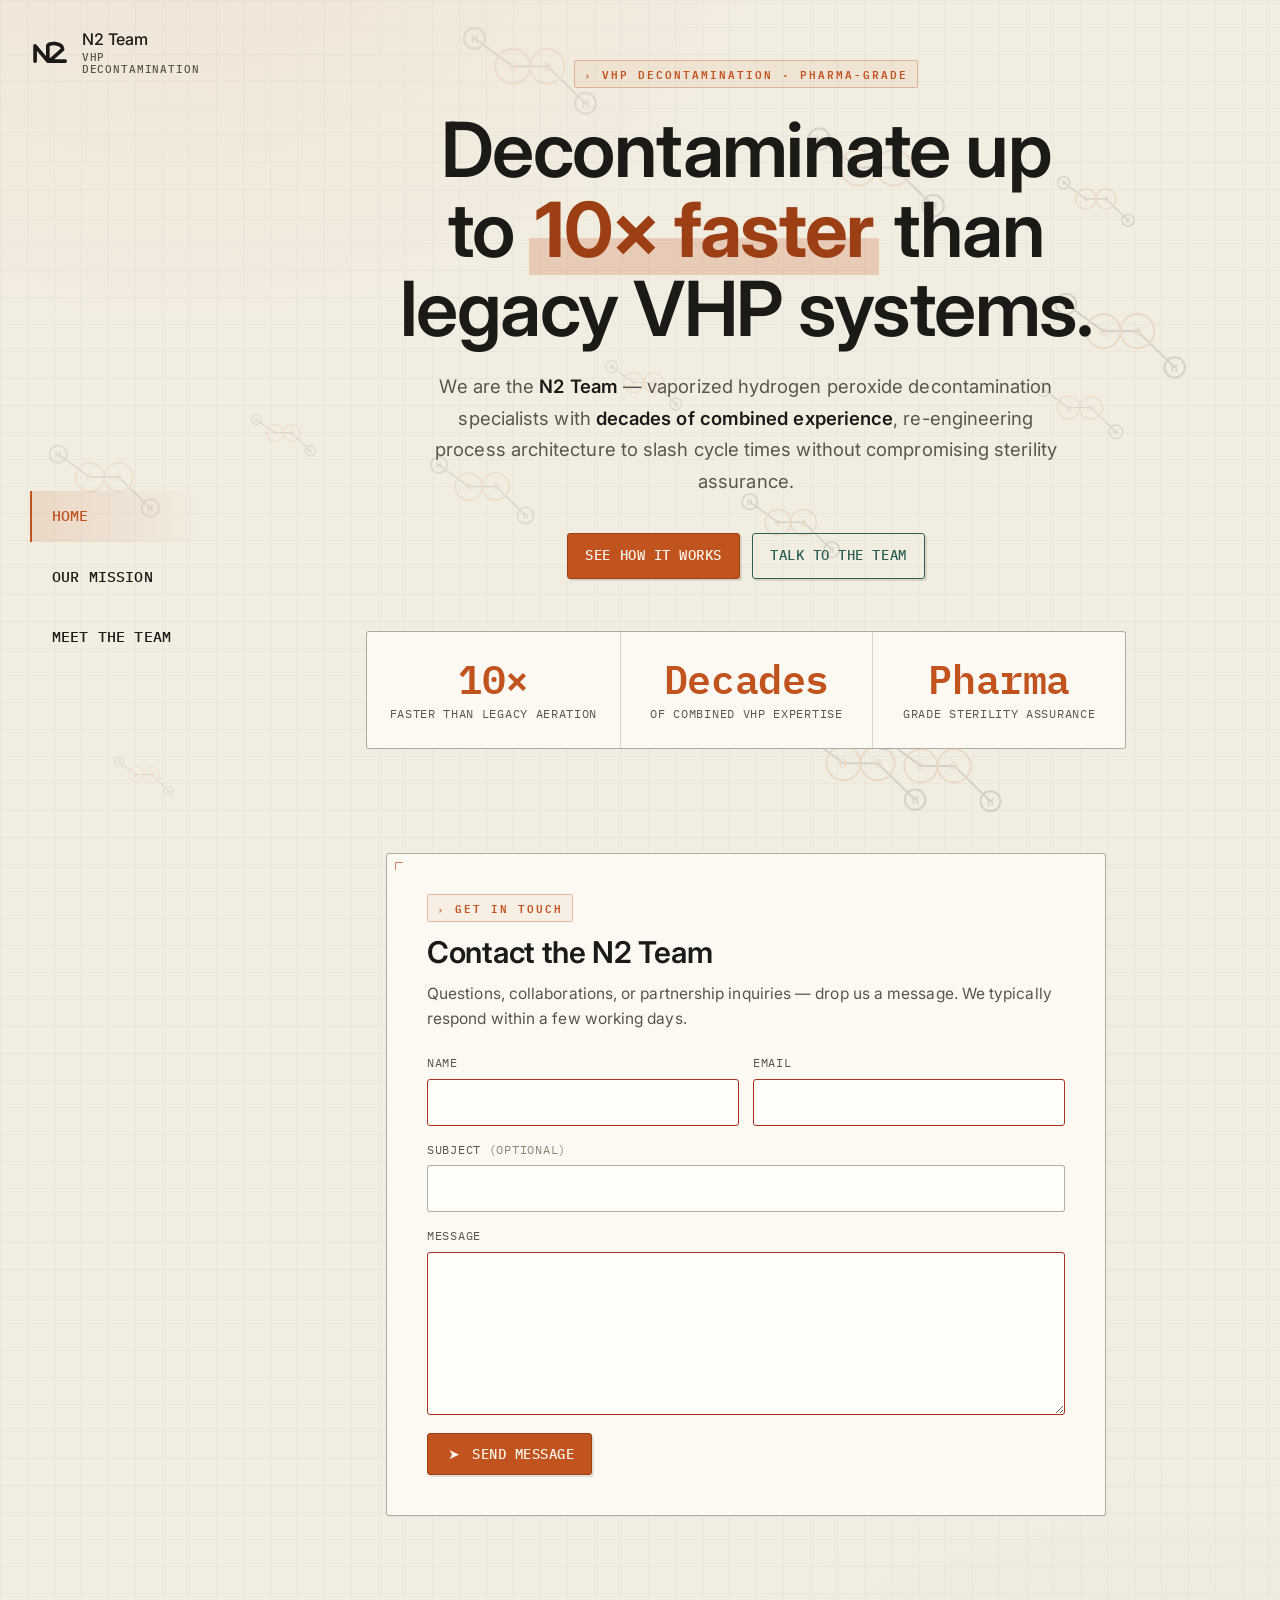
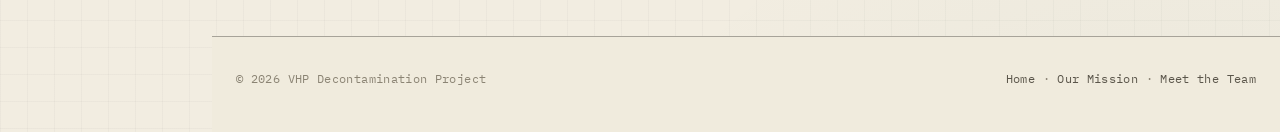
==== index.html @ e0424be2 "Re-theme shared site to flat "Lab Datasheet" look Replace the dark navy + blue/teal gradient/glass t" ====
<!DOCTYPE html>
<html lang="en">
<head>
  <meta charset="UTF-8">
  <meta name="viewport" content="width=device-width, initial-scale=1.0">
  <title>N2 Team — VHP Decontamination</title>
  <meta name="description" content="N2 Team — VHP decontamination specialists with decades of combined experience. Decontaminate up to 10× faster than legacy systems." />
  <link rel="stylesheet" href="assets/css/styles.css">
</head>
<body>

<a class="skip-link" href="#main">Skip to content</a>

<header class="site-header">
  <div class="container">
    <nav class="nav" aria-label="Main navigation">
      <a class="brand" href="index.html">
        <svg class="nav-logo" viewBox="0 0 400 240" aria-hidden="true">
          <path d="M 50 200 L 50 50 L 175 200 L 175 50 C 175 15 320 15 320 85 L 190 200 L 345 200"
                fill="none" stroke="currentColor" stroke-width="36"
                stroke-linecap="round" stroke-linejoin="round"/>
        </svg>
        <span>
          N2 Team
          <small>VHP decontamination</small>
        </span>
      </a>

      <button class="nav-toggle" data-nav-toggle aria-expanded="false" aria-controls="navLinks">
        Menu
      </button>

      <div class="nav-links" id="navLinks" data-nav-links>
        <a href="index.html">Home</a>
        <a href="mission.html">Our Mission</a>
        <a href="team.html">Meet the Team</a>
      </div>
    </nav>
  </div>
</header>

<main id="main">
  <section class="home-hero">
    <div class="container">
      <div class="home-hero-inner">

        <div class="kicker">VHP decontamination · pharma-grade</div>

        <h1 class="home-title">
          Decontaminate up to
          <span class="hl">10× faster</span>
          than legacy VHP systems.
        </h1>

        <p class="home-tag">
          We are the <strong>N2 Team</strong> — vaporized hydrogen peroxide
          decontamination specialists with <strong>decades of combined
          experience</strong>, re-engineering process architecture to slash
          cycle times without compromising sterility assurance.
        </p>

        <div class="home-cta cta-row">
          <a class="btn primary" href="mission.html">See how it works</a>
          <a class="btn secondary" href="#contact">Talk to the team</a>
        </div>

        <div class="home-stats">
          <div class="home-stat">
            <span class="home-stat-num">10×</span>
            <span class="home-stat-label">faster than legacy aeration</span>
          </div>
          <div class="home-stat">
            <span class="home-stat-num">Decades</span>
            <span class="home-stat-label">of combined VHP expertise</span>
          </div>
          <div class="home-stat">
            <span class="home-stat-num">Pharma</span>
            <span class="home-stat-label">grade sterility assurance</span>
          </div>
        </div>

      </div>
    </div>
  </section>

  <section class="section" id="contact">
    <div class="container">
      <div class="card pad-lg contact-card">
        <div class="kicker">Get in touch</div>
        <h2 class="contact-title">Contact the N2 Team</h2>
        <p class="contact-tag">
          Questions, collaborations, or partnership inquiries — drop us a message.
          We typically respond within a few working days.
        </p>

        <form id="contact-form"
              class="contact-form"
              action="https://formsubmit.co/keil.alex@outlook.com"
              method="POST">
          <!-- FormSubmit configuration -->
          <input type="hidden" name="_subject" value="New contact via N2 website">
          <input type="hidden" name="_template" value="table">
          <input type="hidden" name="_captcha" value="false">
          <!-- Honeypot: bots fill this; real users never see it. -->
          <input type="text" name="_honey" tabindex="-1" autocomplete="off" class="hp" aria-hidden="true">

          <div class="contact-row">
            <div class="contact-field">
              <label for="cf-name">Name</label>
              <input id="cf-name" name="name" type="text" required autocomplete="name">
            </div>
            <div class="contact-field">
              <label for="cf-email">Email</label>
              <input id="cf-email" name="email" type="email" required autocomplete="email">
            </div>
          </div>

          <div class="contact-field">
            <label for="cf-subject">Subject <span class="optional">(optional)</span></label>
            <input id="cf-subject" name="subject" type="text" autocomplete="off">
          </div>

          <div class="contact-field">
            <label for="cf-message">Message</label>
            <textarea id="cf-message" name="message" rows="6" required></textarea>
          </div>

          <div class="contact-actions">
            <button class="btn primary" type="submit" id="cf-submit">
              <span class="icon" aria-hidden="true">➤</span>
              Send message
            </button>
            <p class="contact-status" id="cf-status" role="status" aria-live="polite"></p>
          </div>
        </form>
      </div>
    </div>
  </section>
</main>

<footer>
  <div class="container">
    <div class="tiny">© <span data-year></span> VHP Decontamination Project</div>
    <div class="tiny">
      <a href="index.html">Home</a> ·
      <a href="mission.html">Our Mission</a> ·
      <a href="team.html">Meet the Team</a>
    </div>
  </div>
</footer>

<div id="toast" class="toast" role="status" aria-live="polite">
  <span class="toast-icon" aria-hidden="true">✓</span>
  <span class="toast-msg"></span>
</div>

<style>
  /* page-specific home layout */
  .home-hero{
    min-height: calc(100vh - 76px);
    display: flex;
    align-items: center;
    justify-content: center;
    padding: 60px 0 80px;
    text-align: center;
  }
  .home-hero-inner{
    display:flex; flex-direction: column; align-items: center;
    max-width: 720px; margin: 0 auto;
  }
  .home-hero-inner{
    max-width: 880px;
  }
  .home-title{
    font-size: clamp(38px, 6vw, 76px);
    font-weight: 600;
    letter-spacing: -.02em;
    line-height: 1.05;
    margin: 16px 0 22px;
    color: var(--text);
    text-wrap: balance;
  }
  /* printed highlighter swipe under the key claim */
  .home-title .hl{
    font-weight: 700;
    color: var(--brand-deep);
    background: linear-gradient(180deg, transparent 60%, rgba(193,83,31,.22) 60%);
    padding: 0 .08em;
    white-space: nowrap;
  }
  .home-tag{
    font-size: clamp(15.5px, 1.6vw, 18.5px);
    line-height: 1.7;
    max-width: 640px;
    color: var(--muted);
    margin: 0 0 8px;
  }
  .home-cta{
    justify-content: center;
    margin-top: 28px;
  }
  .home-stats{
    display: grid;
    grid-template-columns: repeat(3, minmax(0, 1fr));
    gap: 0;
    width: 100%;
    max-width: 760px;
    margin-top: 52px;
    border: 1px solid var(--border-strong);
    border-radius: var(--radius);
    background: var(--panel);
    overflow: hidden;
  }
  /* stat cells divided by hairline rules, like a spec table */
  .home-stat{
    display: flex;
    flex-direction: column;
    align-items: center;
    gap: 8px;
    padding: 26px 16px;
    border-left: 1px solid var(--border);
    transition: background var(--t-fast);
  }
  .home-stat:first-child{ border-left: 0; }
  .home-stat:hover{ background: var(--panel-2); }
  .home-stat-num{
    font-family: var(--mono);
    font-size: clamp(28px, 3.6vw, 40px);
    font-weight: 600;
    line-height: 1;
    letter-spacing: -.01em;
    color: var(--brand);
  }
  .home-stat-label{
    font-family: var(--mono);
    font-size: 11.5px;
    text-transform: uppercase;
    color: var(--muted);
    letter-spacing: .06em;
    line-height: 1.45;
  }
  @media (max-width: 640px){
    .home-stats{ grid-template-columns: 1fr; }
    .home-stat{
      flex-direction: row; justify-content: center; gap: 12px;
      border-left: 0;
      border-top: 1px solid var(--border);
    }
    .home-stat:first-child{ border-top: 0; }
  }
  /* ---------- contact form ---------- */
  .contact-card{
    max-width: 720px;
    margin: 0 auto;
  }
  .contact-title{
    margin: 6px 0 10px;
  }
  .contact-tag{
    color: var(--muted);
    margin: 0 0 22px;
  }
  .contact-form{
    display: flex;
    flex-direction: column;
    gap: 14px;
  }
  .contact-row{
    display: grid;
    grid-template-columns: minmax(0, 1fr) minmax(0, 1fr);
    gap: 14px;
  }
  @media (max-width: 640px){
    .contact-row{ grid-template-columns: 1fr; }
  }
  .contact-field{
    display: flex;
    flex-direction: column;
    gap: 6px;
    min-width: 0;
  }
  .contact-field label{
    font-family: var(--mono);
    font-size: 12px;
    text-transform: uppercase;
    color: var(--muted);
    letter-spacing: .06em;
  }
  .contact-field .optional{
    color: var(--subtle);
    font-weight: 400;
  }
  .contact-field input,
  .contact-field textarea{
    width: 100%;
    min-width: 0;
    background: #fffdf7;
    border: 1px solid var(--border-strong);
    color: var(--text);
    border-radius: var(--radius);
    padding: 11px 13px;
    font: inherit;
    line-height: 1.45;
    transition: border-color var(--t-fast), box-shadow var(--t-fast), background var(--t-fast);
  }
  .contact-field textarea{
    resize: vertical;
    min-height: 120px;
  }
  .contact-field input::placeholder,
  .contact-field textarea::placeholder{ color: var(--subtle); }
  .contact-field input:hover,
  .contact-field textarea:hover{ border-color: var(--brand); }
  .contact-field input:focus-visible,
  .contact-field textarea:focus-visible{
    outline: none;
    border-color: var(--brand);
    box-shadow: 0 0 0 3px rgba(193,83,31,.20);
    background: #fffdf7;
  }
  .contact-field input:invalid:not(:placeholder-shown),
  .contact-field textarea:invalid:not(:placeholder-shown){
    border-color: var(--warn);
  }
  .contact-actions{
    display: flex;
    flex-wrap: wrap;
    align-items: center;
    gap: 14px;
    margin-top: 4px;
  }
  .contact-status{
    margin: 0;
    font-size: 14px;
    color: var(--muted);
    min-height: 1.4em;
  }
  .contact-status.ok    { color: var(--brand-2); }
  .contact-status.err   { color: var(--warn); }
  .contact-status.busy  { color: var(--muted); }

  /* honeypot — visually hidden, accessible-but-ignored */
  .hp{
    position: absolute !important;
    left: -10000px !important;
    width: 1px !important;
    height: 1px !important;
    opacity: 0 !important;
    pointer-events: none !important;
  }

  /* ---------- success toast ---------- */
  .toast{
    position: fixed;
    left: 50%;
    bottom: 28px;
    transform: translateX(-50%) translateY(12px);
    z-index: 1000;
    display: flex;
    align-items: center;
    gap: 10px;
    background: var(--panel);
    border: 1px solid var(--border-strong);
    border-left: 3px solid var(--brand-2);
    border-radius: var(--radius);
    box-shadow: var(--shadow);
    color: var(--text);
    padding: 13px 18px;
    font-size: 14.5px;
    font-weight: 500;
    max-width: calc(100vw - 32px);
    opacity: 0;
    pointer-events: none;
    transition: opacity var(--t-fast), transform var(--t-fast);
  }
  .toast.show{
    opacity: 1;
    transform: translateX(-50%) translateY(0);
  }
  .toast .toast-icon{ color: var(--brand-2); font-weight: 700; }
  @media (prefers-reduced-motion: reduce){
    .toast,
    .toast.show{ transition: none; transform: translateX(-50%); }
  }
</style>

<script src="assets/js/main.js"></script>
<script>
  /* Contact form — AJAX submit via FormSubmit, with native fallback. */
  (function(){
    const form    = document.getElementById('contact-form');
    if (!form) return;
    const status  = document.getElementById('cf-status');
    const submit  = document.getElementById('cf-submit');
    const toast   = document.getElementById('toast');
    let   toastTimer;

    function setStatus(msg, cls){
      status.textContent = msg;
      status.classList.remove('ok', 'err', 'busy');
      if (cls) status.classList.add(cls);
    }

    function showToast(msg){
      if (!toast) return;
      toast.querySelector('.toast-msg').textContent = msg;
      toast.classList.add('show');
      clearTimeout(toastTimer);
      toastTimer = setTimeout(() => toast.classList.remove('show'), 3800);
    }

    form.addEventListener('submit', async (e) => {
      // honeypot tripped → silently drop
      if (form._honey && form._honey.value) {
        e.preventDefault();
        return;
      }
      // Native validation runs before this handler (no `novalidate`),
      // so we only get here once the form is valid.
      e.preventDefault();

      const data = new FormData(form);
      const endpoint = form.action.replace('formsubmit.co/', 'formsubmit.co/ajax/');

      submit.disabled = true;
      setStatus('Sending…', 'busy');

      try {
        const res = await fetch(endpoint, {
          method: 'POST',
          headers: { 'Accept': 'application/json' },
          body: data
        });
        const json = await res.json().catch(() => ({}));
        if (res.ok && (json.success === 'true' || json.success === true)){
          form.reset();
          setStatus('');
          showToast('Thanks for getting in touch!');
        } else {
          setStatus('Could not send right now. Please try again or email us directly.', 'err');
        }
      } catch (err) {
        setStatus('Network error. Please try again.', 'err');
      } finally {
        submit.disabled = false;
      }
    });
  })();
</script>
</body>
</html>
---- assets/css/styles.css ----
/* ============================================================
   VHP Decontamination — "Lab Datasheet" theme
   Light bone paper · near-black ink · burnt-amber accent ·
   hairline rules · mono labels · flat (no glow/glass).
   ============================================================ */

@import url('https://fonts.googleapis.com/css2?family=Inter:wght@300;400;500;600;700&family=IBM+Plex+Mono:wght@400;500;600&display=swap');

:root{
  /* Surfaces — warm paper stock */
  --bg:        #f2ede1;
  --bg-2:      #e8e1d1;
  --panel:     #fbf9f2;   /* card / sheet surface */
  --panel-2:   #f0ebdd;

  /* Ink */
  --text:      #1b1a16;
  --muted:     #5a554a;
  --subtle:    #8b8474;

  /* Accents — burnt amber primary, ink-teal secondary */
  --brand:     #c1531f;   /* burnt amber */
  --brand-deep:#9c3f14;
  --brand-2:   #2c6055;   /* deep pine / ink-teal */
  --warn:      #a8321f;   /* rust red — distinct from amber */

  /* Lines / shadows — flat, printed */
  --border:        rgba(27,26,22,.16);
  --border-strong: rgba(27,26,22,.34);
  --shadow:        0 1px 0 rgba(27,26,22,.05);
  --shadow-lift:   3px 3px 0 rgba(27,26,22,.14), 0 0 0 1px rgba(193,83,31,.34);

  /* Geometry — boxy, technical */
  --radius:    3px;
  --radius-sm: 2px;
  --max:       1120px;

  /* Type */
  --sans: 'Inter', ui-sans-serif, system-ui, -apple-system, "Segoe UI", Roboto, Helvetica, Arial, sans-serif;
  --mono: 'IBM Plex Mono', ui-monospace, SFMono-Regular, Menlo, Monaco, Consolas, "Liberation Mono", "Courier New", monospace;

  /* Motion */
  --ease:       cubic-bezier(.4,0,.2,1);
  --t-fast:     .18s var(--ease);
  --t-med:      .28s var(--ease);
}

*{ box-sizing:border-box; }
html,body{ margin:0; padding:0; }
html{ scroll-behavior:smooth; }

body{
  font-family: var(--sans);
  -webkit-font-smoothing: antialiased;
  -moz-osx-font-smoothing: grayscale;
  /* Faint graph-paper grid + warm vignette over bone stock */
  background:
    linear-gradient(rgba(27,26,22,.028) 1px, transparent 1px) 0 0 / 27px 27px,
    linear-gradient(90deg, rgba(27,26,22,.028) 1px, transparent 1px) 0 0 / 27px 27px,
    radial-gradient(1000px 720px at 14% -6%, rgba(193,83,31,.06), transparent 62%),
    radial-gradient(1000px 720px at 92% 110%, rgba(44,96,85,.05), transparent 62%),
    var(--bg);
  color: var(--text);
  font-weight: 400;
  line-height: 1.62;
  letter-spacing: 0.005em;
  min-height: 100vh;
}

a{ color: inherit; text-decoration: none; }
a:hover{ text-decoration: none; }

.container{
  width: min(var(--max), calc(100% - 48px));
  margin: 0 auto;
}

/* ============================================================
   Animated H2O2 molecule background
   ============================================================ */
.molecule-bg{
  position: fixed;
  inset: 0;
  pointer-events: none;
  z-index: 0;
  overflow: hidden;
}
.molecule{
  position: absolute;
  opacity: 0;
  will-change: transform;
  animation:
    molDrift var(--dur,40s) ease-in-out var(--delay,0s) infinite,
    molFadeIn 1.2s ease-out var(--fadeDelay,0s) forwards;
}
.molecule svg{
  width: 100%;
  height: auto;
  display: block;
  filter: drop-shadow(0 0 14px rgba(95,168,255,.18));
}
@keyframes molFadeIn{
  to{ opacity: var(--targetOpacity, .14); }
}
@keyframes molDrift{
  0%,100%{ transform: translate(0,0) rotate(var(--rot,0deg)); }
  25%    { transform: translate(34px,-42px) rotate(calc(var(--rot,0deg) + 90deg)); }
  50%    { transform: translate(-22px,-66px) rotate(calc(var(--rot,0deg) + 180deg)); }
  75%    { transform: translate(-44px,-18px) rotate(calc(var(--rot,0deg) + 270deg)); }
}
@media (prefers-reduced-motion: reduce){
  .molecule{ animation: molFadeIn 1s ease-out forwards; }
}

/* Ensure all real content sits above molecules */
.site-header, main, footer{ position: relative; z-index: 1; }

/* ============================================================
   Page transitions — evaporate / condense
   Header and molecules stay static; content vaporizes into the
   molecular atmosphere and condenses back out on the next page.
   ============================================================ */

@keyframes condense-in{
  0%{
    opacity: 0;
    filter: blur(22px);
    transform: translateY(-26px) scale(1.035);
  }
  60%{
    filter: blur(4px);
  }
  100%{
    opacity: 1;
    filter: blur(0);
    transform: translateY(0) scale(1);
  }
}

/* Default condense-in on every page load */
main, footer, .wrap{
  animation: condense-in .78s cubic-bezier(.2,.65,.2,1) both;
  will-change: opacity, filter, transform;
}

/* Stagger footer slightly so it condenses just after main */
footer{ animation-delay: .12s; }

/* Leave state — overrides the entry animation */
body.page-leave main,
body.page-leave footer,
body.page-leave .wrap{
  animation: none;
  opacity: 0;
  filter: blur(20px);
  transform: translateY(-32px) scale(1.05);
  transition:
    opacity .46s cubic-bezier(.55,.06,.68,.19),
    filter .46s cubic-bezier(.55,.06,.68,.19),
    transform .46s cubic-bezier(.55,.06,.68,.19);
}

/* Subtle vapor "bloom" — molecules darken slightly during transitions */
body.page-leave .molecule svg,
.molecule.transition-flare svg{
  filter: drop-shadow(0 0 14px rgba(193,83,31,.22));
  transition: filter .4s ease;
}

/* Reduced motion — keep transition but skip blur/transform */
@media (prefers-reduced-motion: reduce){
  main, footer, .wrap{
    animation: none;
    opacity: 1;
  }
  body.page-leave main,
  body.page-leave footer,
  body.page-leave .wrap{
    opacity: 0;
    filter: none;
    transform: none;
    transition: opacity .25s ease;
  }
}

/* ============================================================
   Skip link / accessibility
   ============================================================ */
.skip-link{
  position:absolute; left:-999px; top:auto;
  width:1px; height:1px; overflow:hidden;
}
.skip-link:focus{
  left: 14px; top: 14px; width:auto; height:auto;
  padding:10px 12px; background:var(--panel); color:var(--text);
  border:1px solid var(--brand);
  border-radius: var(--radius); z-index: 9999;
}

/* ============================================================
   Header / navigation — fixed vertical side rail
   ============================================================ */
.site-header{
  position: fixed;
  top: 0; left: 0; bottom: 0;
  width: 212px;
  z-index: 60;
  background: none;
  border-bottom: none;
  backdrop-filter: none;
  -webkit-backdrop-filter: none;
}
.site-header > .container{
  width: 100%;
  height: 100%;
  margin: 0;
  padding: 30px 0 30px 30px;
}

.nav{
  display: flex;
  flex-direction: column;
  align-items: flex-start;
  justify-content: flex-start;
  height: 100%;
  padding: 0;
  gap: 0;
}

.brand{
  display:flex; align-items:center; gap: 11px;
  font-weight: 500; letter-spacing: -.005em;
  margin-bottom: auto;            /* pin brand to the top of the rail */
  transition: opacity var(--t-fast);
}
.brand:hover{ opacity: .85; }
.brand span{ display:flex; flex-direction:column; line-height:1.15; }
.brand small{
  font-family: var(--mono);
  font-weight: 500; font-size: 10.5px;
  color: var(--muted);
  letter-spacing: .08em;
  text-transform: uppercase;
  margin-top: 3px;
}

.nav-logo{
  height: 28px;
  width: auto;
  display: block;
  color: var(--text);   /* inline SVG inherits this via stroke="currentColor" */
  border-radius: 6px;   /* softens the .jpg mark used on inner pages */
}

/* Vertical link list, softly centered in the rail */
.nav-links{
  display: flex;
  flex-direction: column;
  align-items: stretch;
  gap: 10px;
  margin: auto 0;                 /* vertically center between brand & bottom */
  width: 100%;
}
.nav-links a{
  position: relative;
  display: block;
  padding: 13px 22px;
  color: var(--text);
  font-family: var(--mono);
  font-size: 15px;
  font-weight: 500;
  letter-spacing: .01em;
  text-transform: uppercase;
  border-radius: 0;
  isolation: isolate;
  transition: transform var(--t-med), color var(--t-fast);
}
/* the "extend to the right" fill — flat amber wash with a hard left rule */
.nav-links a::before{
  content:"";
  position:absolute; inset:0;
  border-left: 2px solid var(--brand);
  background: linear-gradient(90deg, rgba(193,83,31,.14), rgba(193,83,31,0) 92%);
  transform: scaleX(0);
  transform-origin: left center;
  transition: transform var(--t-med);
  z-index: -1;
}
.nav-links a.active{ color: var(--brand); }
.nav-links a:hover,
.nav-links a:focus-visible{ transform: translateX(7px); }
.nav-links a:hover::before,
.nav-links a:focus-visible::before,
.nav-links a.active::before{ transform: scaleX(1); }
.nav-links a:focus-visible{ outline:2px solid var(--brand); outline-offset:2px; }

.nav-toggle{
  display:none;
  border: 1px solid var(--border-strong);
  background: var(--panel);
  color: var(--text);
  padding: 8px 13px;
  border-radius: var(--radius);
  font-family: var(--mono);
  font-size: 13px;
  text-transform: uppercase;
  letter-spacing: .06em;
  cursor: pointer;
  transition: background var(--t-fast), border-color var(--t-fast);
}
.nav-toggle:hover{ background: var(--panel-2); border-color: var(--brand); }

/* Push page content clear of the fixed rail on wider screens */
@media (min-width: 761px){
  body{ padding-left: 212px; }
}

/* ---------- Mobile: collapse the rail back into a top bar ---------- */
@media (max-width: 760px){
  body{ padding-left: 0; }
  .site-header{
    position: sticky;
    top: 0; left: auto; right: auto; bottom: auto;
    width: auto; height: auto;
    background: rgba(242,237,225,.90);
    backdrop-filter: blur(8px) saturate(120%);
    -webkit-backdrop-filter: blur(8px) saturate(120%);
    border-bottom: 1px solid var(--border-strong);
  }
  .site-header > .container{
    width: min(var(--max), calc(100% - 48px));
    height: auto;
    margin: 0 auto;
    padding: 0;
  }
  .nav{
    flex-direction: row;
    align-items: center;
    justify-content: space-between;
    height: auto;
    padding: 16px 0;
    gap: 16px;
  }
  .brand{ margin-bottom: 0; }
  .nav-toggle{ display:inline-flex; }
  .nav-links{
    position: absolute; top: 100%; left: 0; right: 0;
    flex-direction: column; gap: 0;
    margin: 0;
    background: rgba(242,237,225,.98);
    backdrop-filter: blur(8px);
    border-bottom: 1px solid var(--border-strong);
    padding: 8px 24px 16px;
    display: none;
  }
  .nav-links.open{ display: flex; }
  .nav-links a{
    width: 100%;
    padding: 12px 14px;
    border-radius: 0;
  }
  .nav-links a::before{ border-radius: 0; }
  .nav-links a:hover,
  .nav-links a:focus-visible{ transform: none; }
}

/* ============================================================
   N2 brand watermark — huge, faded, self-drawing (right side)
   Injected by main.js on pages that carry the shared header.
   ============================================================ */
/* Full-viewport layer; individual marks are scattered + injected
   by main.js, each with its own --size/--dur/--delay/--peak. */
.brand-watermark{
  position: fixed;
  inset: 0;
  z-index: 0;                     /* behind content (main/footer are z-index:1) */
  pointer-events: none;
  overflow: hidden;
}
.n2-mark{
  position: absolute;
  width: var(--size, 360px);
}
.n2-mark svg{
  width: 100%; height: auto; display: block;
}
.n2-mark path{
  stroke: var(--brand);
  stroke-dasharray: 1000;         /* path carries pathLength="1000" */
  stroke-dashoffset: 1000;
  opacity: 0;
  will-change: stroke-dashoffset, opacity;
  animation: n2-draw var(--dur, 8s) var(--ease) var(--delay, 0s) infinite;
}
@keyframes n2-draw{
  0%   { stroke-dashoffset: 1000; opacity: 0; }
  8%   { opacity: var(--peak, .14); }
  46%  { stroke-dashoffset: 0;    opacity: var(--peak, .14); }   /* fully drawn */
  70%  { stroke-dashoffset: 0;    opacity: var(--peak, .14); }   /* hold */
  88%  { stroke-dashoffset: 0;    opacity: 0; }                  /* fade out */
  100% { stroke-dashoffset: 1000; opacity: 0; }                  /* reset, loop */
}
@media (prefers-reduced-motion: reduce){
  .n2-mark path{
    animation: none;
    stroke-dashoffset: 0;
    opacity: var(--peak, .12);
  }
}
@media (max-width: 760px){
  .brand-watermark{ display: none; }
}

/* ============================================================
   Hero
   ============================================================ */
.hero{
  padding: 80px 0 40px;
}

/* ============================================================
   Cards
   ============================================================ */
.card{
  position: relative;
  background: var(--panel);
  border: 1px solid var(--border-strong);
  border-radius: var(--radius);
  box-shadow: var(--shadow);
  transition: border-color var(--t-med), box-shadow var(--t-med);
}
/* datasheet corner tick — tiny registration mark, top-left of every card */
.card::before{
  content:"";
  position:absolute; top:8px; left:8px;
  width:7px; height:7px;
  border-top:1.5px solid var(--brand);
  border-left:1.5px solid var(--brand);
  opacity:.7;
  pointer-events:none;
}
.card:hover{
  border-color: var(--brand);
  box-shadow: var(--shadow-lift);
}
.card.pad{ padding: 28px; }
.card.pad-lg{ padding: 40px; }

@media (max-width: 600px){
  .card.pad{ padding: 22px; }
  .card.pad-lg{ padding: 28px; }
}

/* ============================================================
   Typography
   ============================================================ */
.kicker{
  display: inline-block;
  color: var(--brand);
  font-family: var(--mono);
  font-weight: 600;
  font-size: 11px;
  letter-spacing: .18em;
  text-transform: uppercase;
  margin-bottom: 6px;
  padding: 4px 9px;
  border-radius: var(--radius-sm);
  background: rgba(193,83,31,.06);
  border: 1px solid rgba(193,83,31,.34);
}
/* leading marker, like a spec-sheet field id */
.kicker::before{ content:"› "; opacity:.7; }

h1,h2,h3{
  margin: 12px 0 14px;
  line-height: 1.22;
  letter-spacing: -.01em;
  font-weight: 600;
  color: var(--text);
}
h1{ font-size: clamp(32px, 3.6vw, 48px); font-weight: 600; }
h2{ font-size: clamp(22px, 2.4vw, 30px); font-weight: 600; }
h3{ font-size: 17px; font-weight: 600; }

p{
  margin: 12px 0;
  color: var(--muted);
  font-size: 15.5px;
}
strong{ color: var(--text); font-weight: 600; }

/* ============================================================
   Buttons — soft rise on hover
   ============================================================ */
.btn{
  display:inline-flex; align-items:center; justify-content:center;
  gap: 9px;
  padding: 11px 17px;
  border-radius: var(--radius);
  border: 1px solid var(--border-strong);
  background: var(--panel);
  color: var(--text);
  font-family: var(--mono);
  font-weight: 500;
  font-size: 13.5px;
  letter-spacing: .04em;
  text-transform: uppercase;
  cursor: pointer;
  text-decoration: none;
  transform: translate(0,0);
  box-shadow: 2px 2px 0 rgba(27,26,22,.12);
  transition:
    transform var(--t-fast),
    box-shadow var(--t-fast),
    background var(--t-fast),
    border-color var(--t-fast),
    color var(--t-fast);
}
/* flat "press into the paper" — offset shadow collapses on hover */
.btn:hover{
  transform: translate(2px,2px);
  box-shadow: 0 0 0 rgba(27,26,22,0);
  border-color: var(--brand);
}
.btn:active{
  transform: translate(2px,2px);
  transition-duration: .06s;
}
.btn:focus-visible{
  outline: 2px solid var(--brand);
  outline-offset: 3px;
}

.btn.primary{
  border-color: var(--brand-deep);
  background: var(--brand);
  color: #fbf3ea;
}
.btn.primary:hover{
  background: var(--brand-deep);
  border-color: var(--brand-deep);
  color: #fbf3ea;
}

.btn.secondary{
  border-color: var(--brand-2);
  background: transparent;
  color: var(--brand-2);
}
.btn.secondary:hover{
  background: var(--brand-2);
  border-color: var(--brand-2);
  color: #eef7f4;
}

.btn .icon{
  width: 18px; height: 18px;
  display:inline-grid; place-items:center;
}

.cta-row{
  display:flex; flex-wrap:wrap; gap: 12px;
  margin-top: 20px;
}

/* ============================================================
   Lists / utility
   ============================================================ */
.list{
  margin: 12px 0 0;
  padding-left: 20px;
  color: var(--muted);
}
.list li{ margin: 8px 0; font-size: 15px; }
.list li::marker{ color: var(--brand); }

.hr{
  height:1px;
  background: var(--border);
  margin: 22px 0;
  border: 0;
}

.section{ padding: 24px 0 80px; }

.grid-3{
  display:grid;
  grid-template-columns: repeat(3, 1fr);
  gap: 18px;
}
@media (max-width: 920px){ .grid-3{ grid-template-columns: 1fr; } }

/* ============================================================
   Profile cards (team)
   ============================================================ */
.profile{
  display:flex; gap: 16px; align-items: flex-start;
}
.avatar{
  width: 52px; height: 52px;
  border-radius: var(--radius);
  border: 1px solid var(--brand);
  background: rgba(193,83,31,.08);
  display:grid; place-items:center;
  font-family: var(--mono);
  font-weight: 600;
  font-size: 15px;
  letter-spacing: .04em;
  color: var(--brand);
  flex-shrink: 0;
}
.profile h3{ margin-top: 0; }
.profile p{ margin: 4px 0 10px; font-size: 14px; }

/* ============================================================
   Footer
   ============================================================ */
.footer, footer{
  padding: 32px 0 44px;
  color: var(--muted);
  border-top: 1px solid var(--border-strong);
  background: var(--panel-2);
  margin-top: 40px;
}
.footer .container, footer .container{
  display:flex; justify-content:space-between; gap: 12px; flex-wrap:wrap;
  align-items: center;
}
.tiny{
  font-family: var(--mono);
  font-size: 12px;
  letter-spacing: .03em;
  color: var(--subtle);
}
.tiny a{
  color: var(--muted);
  transition: color var(--t-fast);
}
.tiny a:hover{ color: var(--brand); }

/* ============================================================
   Misc helpers
   ============================================================ */
.small-note{
  font-size: 13.5px;
  color: var(--subtle);
  margin-top: 6px;
}

code.inline{
  font-family: var(--mono);
  font-size: .92em;
  padding: 2px 7px;
  border-radius: var(--radius-sm);
  border: 1px solid var(--border);
  background: var(--panel-2);
  color: var(--brand-deep);
}
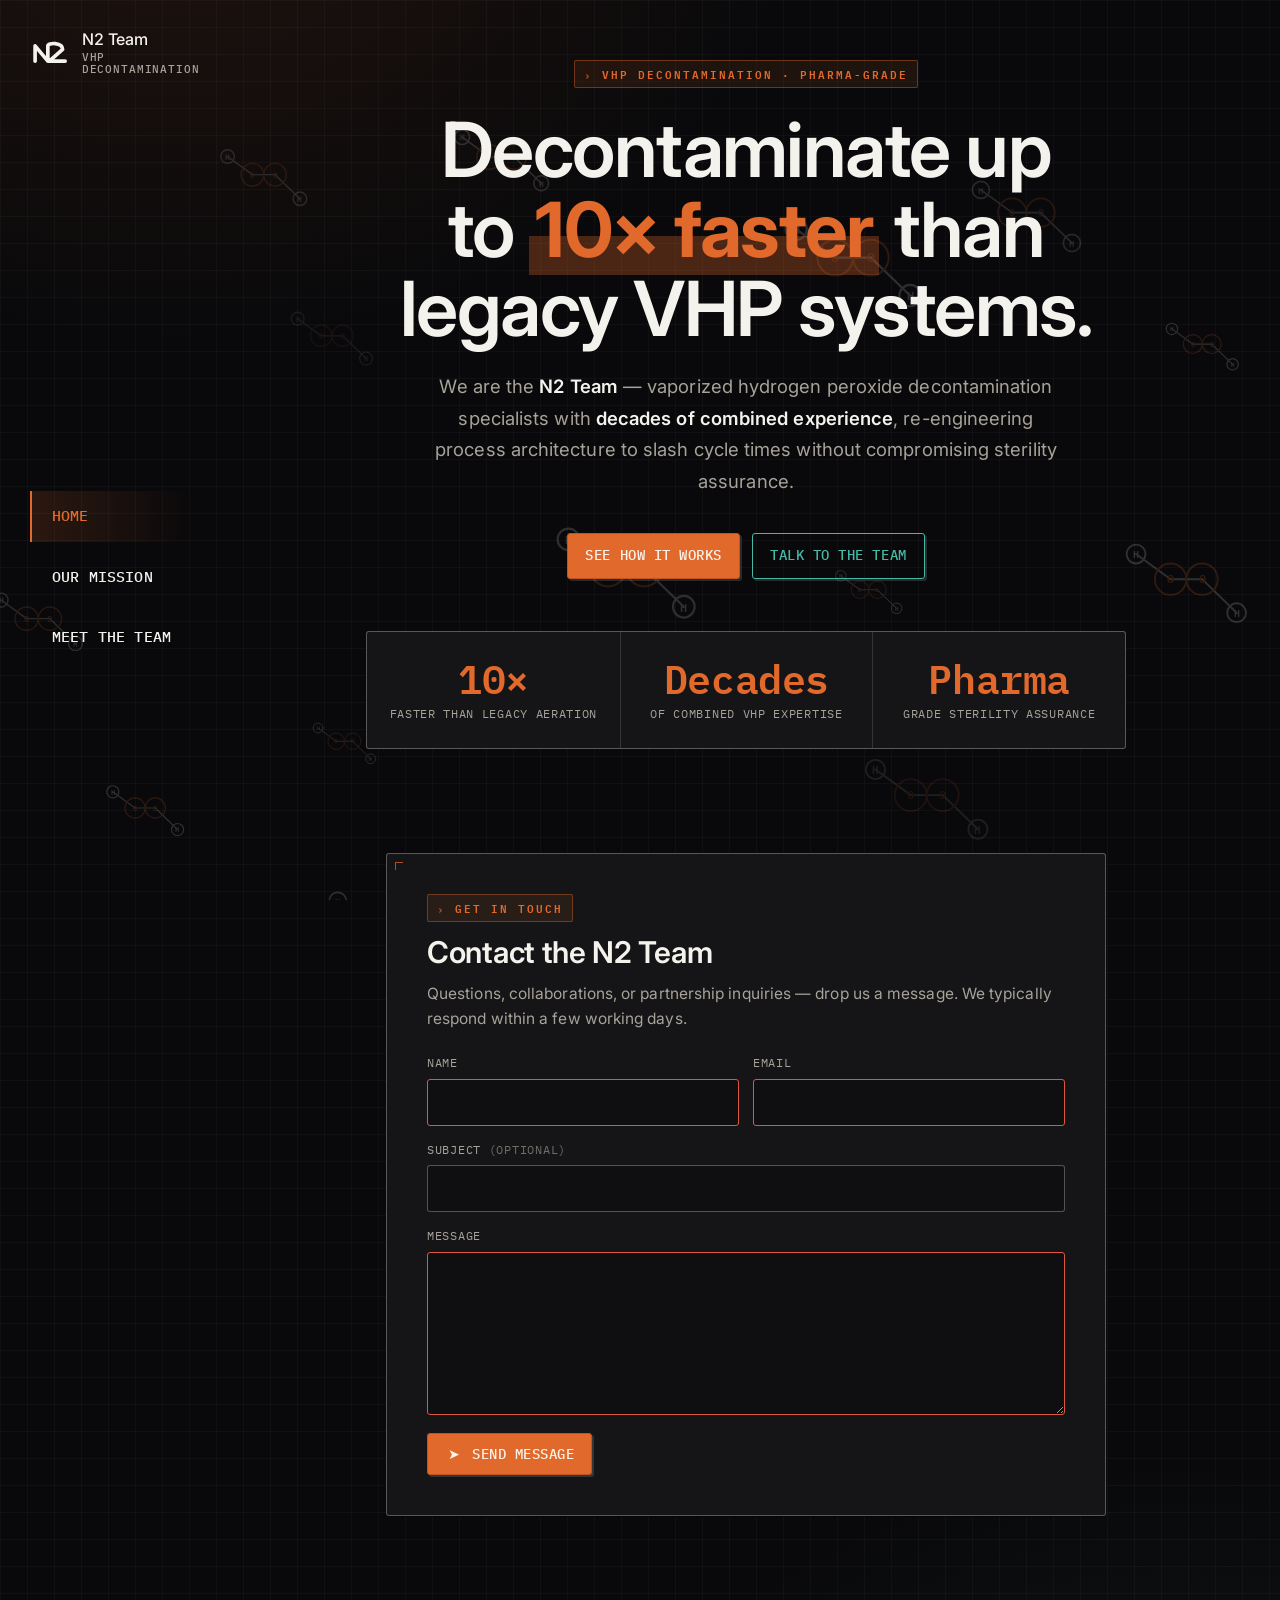
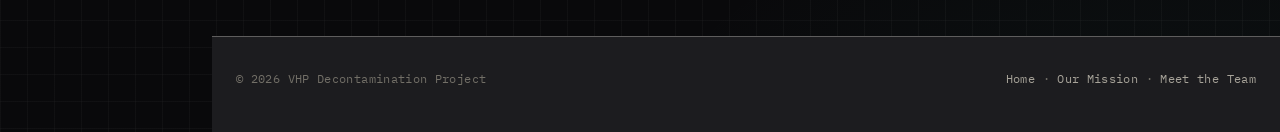
==== commit 5c9e185d: "Flip Lab Datasheet theme to dark variant Invert the light bone-paper theme to near-black background " ====
--- a/index.html
+++ b/index.html
@@ -183,8 +183,8 @@
   /* printed highlighter swipe under the key claim */
   .home-title .hl{
     font-weight: 700;
-    color: var(--brand-deep);
-    background: linear-gradient(180deg, transparent 60%, rgba(193,83,31,.22) 60%);
+    color: var(--brand);
+    background: linear-gradient(180deg, transparent 58%, rgba(226,105,44,.30) 58%);
     padding: 0 .08em;
     white-space: nowrap;
   }
@@ -294,7 +294,7 @@
   .contact-field textarea{
     width: 100%;
     min-width: 0;
-    background: #fffdf7;
+    background: #0f0f11;
     border: 1px solid var(--border-strong);
     color: var(--text);
     border-radius: var(--radius);
@@ -315,8 +315,8 @@
   .contact-field textarea:focus-visible{
     outline: none;
     border-color: var(--brand);
-    box-shadow: 0 0 0 3px rgba(193,83,31,.20);
-    background: #fffdf7;
+    box-shadow: 0 0 0 3px rgba(226,105,44,.25);
+    background: #0f0f11;
   }
   .contact-field input:invalid:not(:placeholder-shown),
   .contact-field textarea:invalid:not(:placeholder-shown){
--- a/assets/css/styles.css
+++ b/assets/css/styles.css
@@ -1,34 +1,34 @@
 /* ============================================================
-   VHP Decontamination — "Lab Datasheet" theme
-   Light bone paper · near-black ink · burnt-amber accent ·
+   VHP Decontamination — "Lab Datasheet" theme (dark variant)
+   Near-black background · bright font · burnt-amber accent ·
    hairline rules · mono labels · flat (no glow/glass).
    ============================================================ */
 
 @import url('https://fonts.googleapis.com/css2?family=Inter:wght@300;400;500;600;700&family=IBM+Plex+Mono:wght@400;500;600&display=swap');
 
 :root{
-  /* Surfaces — warm paper stock */
-  --bg:        #f2ede1;
-  --bg-2:      #e8e1d1;
-  --panel:     #fbf9f2;   /* card / sheet surface */
-  --panel-2:   #f0ebdd;
-
-  /* Ink */
-  --text:      #1b1a16;
-  --muted:     #5a554a;
-  --subtle:    #8b8474;
-
-  /* Accents — burnt amber primary, ink-teal secondary */
-  --brand:     #c1531f;   /* burnt amber */
-  --brand-deep:#9c3f14;
-  --brand-2:   #2c6055;   /* deep pine / ink-teal */
-  --warn:      #a8321f;   /* rust red — distinct from amber */
+  /* Surfaces — near-black stock */
+  --bg:        #09090b;
+  --bg-2:      #101013;
+  --panel:     #151517;   /* card / sheet surface */
+  --panel-2:   #1c1c1f;
+
+  /* Bright ink on black */
+  --text:      #f4f2ec;
+  --muted:     #a7a399;
+  --subtle:    #726f67;
+
+  /* Accents — bright burnt amber primary, bright ink-teal secondary */
+  --brand:     #e2692c;   /* burnt amber */
+  --brand-deep:#c1531f;
+  --brand-2:   #46b8a6;   /* pine / ink-teal */
+  --warn:      #e0553f;   /* rust red — distinct from amber */
 
   /* Lines / shadows — flat, printed */
-  --border:        rgba(27,26,22,.16);
-  --border-strong: rgba(27,26,22,.34);
-  --shadow:        0 1px 0 rgba(27,26,22,.05);
-  --shadow-lift:   3px 3px 0 rgba(27,26,22,.14), 0 0 0 1px rgba(193,83,31,.34);
+  --border:        rgba(244,242,236,.14);
+  --border-strong: rgba(244,242,236,.30);
+  --shadow:        0 1px 0 rgba(0,0,0,.45);
+  --shadow-lift:   3px 3px 0 rgba(0,0,0,.55), 0 0 0 1px rgba(226,105,44,.45);
 
   /* Geometry — boxy, technical */
   --radius:    3px;
@@ -53,12 +53,12 @@
   font-family: var(--sans);
   -webkit-font-smoothing: antialiased;
   -moz-osx-font-smoothing: grayscale;
-  /* Faint graph-paper grid + warm vignette over bone stock */
+  /* Faint graph-paper grid + warm vignette over black stock */
   background:
-    linear-gradient(rgba(27,26,22,.028) 1px, transparent 1px) 0 0 / 27px 27px,
-    linear-gradient(90deg, rgba(27,26,22,.028) 1px, transparent 1px) 0 0 / 27px 27px,
-    radial-gradient(1000px 720px at 14% -6%, rgba(193,83,31,.06), transparent 62%),
-    radial-gradient(1000px 720px at 92% 110%, rgba(44,96,85,.05), transparent 62%),
+    linear-gradient(rgba(244,242,236,.032) 1px, transparent 1px) 0 0 / 27px 27px,
+    linear-gradient(90deg, rgba(244,242,236,.032) 1px, transparent 1px) 0 0 / 27px 27px,
+    radial-gradient(1000px 720px at 14% -6%, rgba(226,105,44,.10), transparent 62%),
+    radial-gradient(1000px 720px at 92% 110%, rgba(70,184,166,.07), transparent 62%),
     var(--bg);
   color: var(--text);
   font-weight: 400;
@@ -280,7 +280,7 @@
   content:"";
   position:absolute; inset:0;
   border-left: 2px solid var(--brand);
-  background: linear-gradient(90deg, rgba(193,83,31,.14), rgba(193,83,31,0) 92%);
+  background: linear-gradient(90deg, rgba(226,105,44,.16), rgba(226,105,44,0) 92%);
   transform: scaleX(0);
   transform-origin: left center;
   transition: transform var(--t-med);
@@ -322,7 +322,7 @@
     position: sticky;
     top: 0; left: auto; right: auto; bottom: auto;
     width: auto; height: auto;
-    background: rgba(242,237,225,.90);
+    background: rgba(9,9,11,.90);
     backdrop-filter: blur(8px) saturate(120%);
     -webkit-backdrop-filter: blur(8px) saturate(120%);
     border-bottom: 1px solid var(--border-strong);
@@ -347,7 +347,7 @@
     position: absolute; top: 100%; left: 0; right: 0;
     flex-direction: column; gap: 0;
     margin: 0;
-    background: rgba(242,237,225,.98);
+    background: rgba(9,9,11,.98);
     backdrop-filter: blur(8px);
     border-bottom: 1px solid var(--border-strong);
     padding: 8px 24px 16px;
@@ -465,8 +465,8 @@
   margin-bottom: 6px;
   padding: 4px 9px;
   border-radius: var(--radius-sm);
-  background: rgba(193,83,31,.06);
-  border: 1px solid rgba(193,83,31,.34);
+  background: rgba(226,105,44,.10);
+  border: 1px solid rgba(226,105,44,.40);
 }
 /* leading marker, like a spec-sheet field id */
 .kicker::before{ content:"› "; opacity:.7; }
@@ -508,7 +508,7 @@
   cursor: pointer;
   text-decoration: none;
   transform: translate(0,0);
-  box-shadow: 2px 2px 0 rgba(27,26,22,.12);
+  box-shadow: 2px 2px 0 rgba(244,242,236,.14);
   transition:
     transform var(--t-fast),
     box-shadow var(--t-fast),
@@ -516,10 +516,10 @@
     border-color var(--t-fast),
     color var(--t-fast);
 }
-/* flat "press into the paper" — offset shadow collapses on hover */
+/* flat "press into the sheet" — offset shadow collapses on hover */
 .btn:hover{
   transform: translate(2px,2px);
-  box-shadow: 0 0 0 rgba(27,26,22,0);
+  box-shadow: 0 0 0 rgba(244,242,236,0);
   border-color: var(--brand);
 }
 .btn:active{
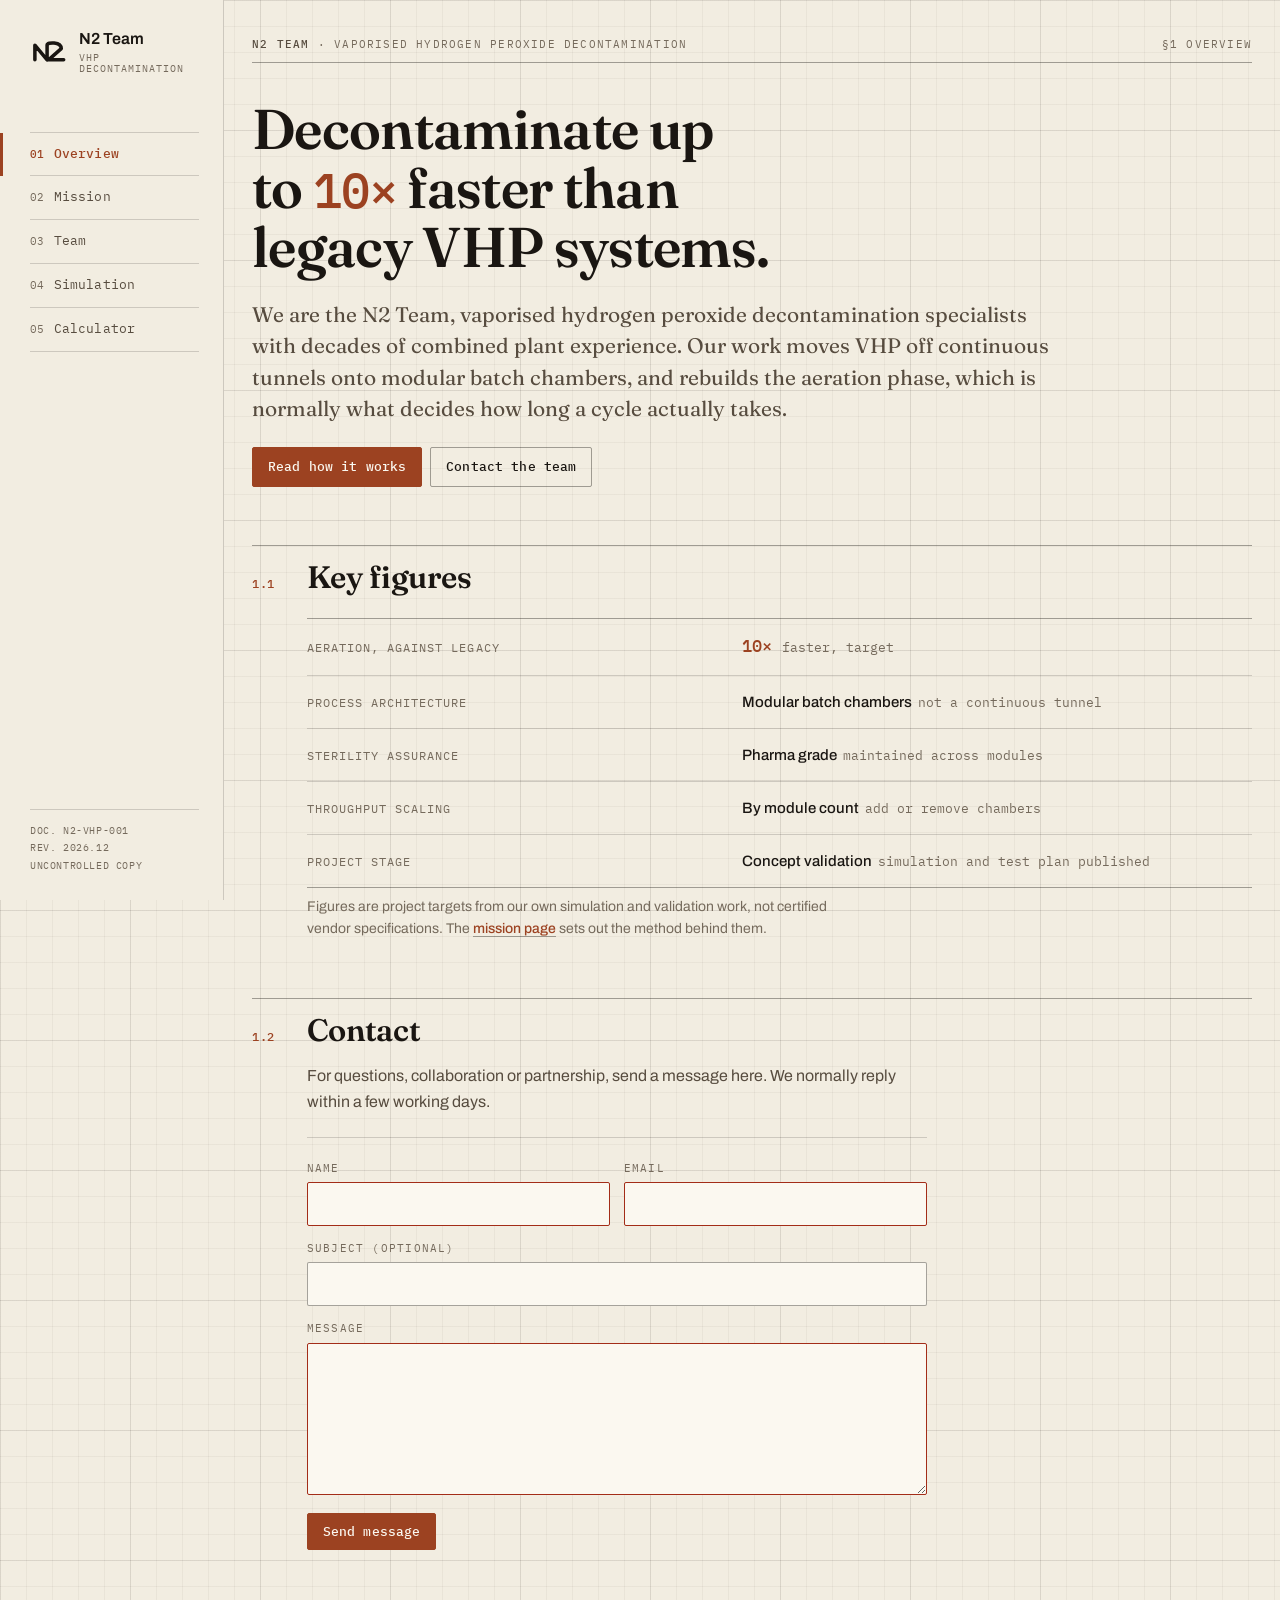
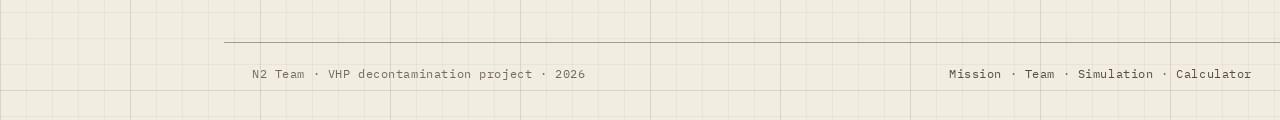
==== commit 3e903bec: "De-vibecoded the whole thing" ====
--- a/index.html
+++ b/index.html
@@ -1,451 +1,329 @@
-<!DOCTYPE html>
-<html lang="en">
-<head>
-  <meta charset="UTF-8">
-  <meta name="viewport" content="width=device-width, initial-scale=1.0">
-  <title>N2 Team — VHP Decontamination</title>
-  <meta name="description" content="N2 Team — VHP decontamination specialists with decades of combined experience. Decontaminate up to 10× faster than legacy systems." />
-  <link rel="stylesheet" href="assets/css/styles.css">
-</head>
-<body>
-
-<a class="skip-link" href="#main">Skip to content</a>
-
-<header class="site-header">
-  <div class="container">
-    <nav class="nav" aria-label="Main navigation">
-      <a class="brand" href="index.html">
-        <svg class="nav-logo" viewBox="0 0 400 240" aria-hidden="true">
-          <path d="M 50 200 L 50 50 L 175 200 L 175 50 C 175 15 320 15 320 85 L 190 200 L 345 200"
-                fill="none" stroke="currentColor" stroke-width="36"
-                stroke-linecap="round" stroke-linejoin="round"/>
-        </svg>
-        <span>
-          N2 Team
-          <small>VHP decontamination</small>
-        </span>
-      </a>
-
-      <button class="nav-toggle" data-nav-toggle aria-expanded="false" aria-controls="navLinks">
-        Menu
-      </button>
-
-      <div class="nav-links" id="navLinks" data-nav-links>
-        <a href="index.html">Home</a>
-        <a href="mission.html">Our Mission</a>
-        <a href="team.html">Meet the Team</a>
-      </div>
-    </nav>
-  </div>
-</header>
-
-<main id="main">
-  <section class="home-hero">
-    <div class="container">
-      <div class="home-hero-inner">
-
-        <div class="kicker">VHP decontamination · pharma-grade</div>
-
-        <h1 class="home-title">
-          Decontaminate up to
-          <span class="hl">10× faster</span>
-          than legacy VHP systems.
-        </h1>
-
-        <p class="home-tag">
-          We are the <strong>N2 Team</strong> — vaporized hydrogen peroxide
-          decontamination specialists with <strong>decades of combined
-          experience</strong>, re-engineering process architecture to slash
-          cycle times without compromising sterility assurance.
-        </p>
-
-        <div class="home-cta cta-row">
-          <a class="btn primary" href="mission.html">See how it works</a>
-          <a class="btn secondary" href="#contact">Talk to the team</a>
-        </div>
-
-        <div class="home-stats">
-          <div class="home-stat">
-            <span class="home-stat-num">10×</span>
-            <span class="home-stat-label">faster than legacy aeration</span>
-          </div>
-          <div class="home-stat">
-            <span class="home-stat-num">Decades</span>
-            <span class="home-stat-label">of combined VHP expertise</span>
-          </div>
-          <div class="home-stat">
-            <span class="home-stat-num">Pharma</span>
-            <span class="home-stat-label">grade sterility assurance</span>
-          </div>
-        </div>
-
-      </div>
-    </div>
-  </section>
-
-  <section class="section" id="contact">
-    <div class="container">
-      <div class="card pad-lg contact-card">
-        <div class="kicker">Get in touch</div>
-        <h2 class="contact-title">Contact the N2 Team</h2>
-        <p class="contact-tag">
-          Questions, collaborations, or partnership inquiries — drop us a message.
-          We typically respond within a few working days.
-        </p>
-
-        <form id="contact-form"
-              class="contact-form"
-              action="https://formsubmit.co/keil.alex@outlook.com"
-              method="POST">
-          <!-- FormSubmit configuration -->
-          <input type="hidden" name="_subject" value="New contact via N2 website">
-          <input type="hidden" name="_template" value="table">
-          <input type="hidden" name="_captcha" value="false">
-          <!-- Honeypot: bots fill this; real users never see it. -->
-          <input type="text" name="_honey" tabindex="-1" autocomplete="off" class="hp" aria-hidden="true">
-
-          <div class="contact-row">
-            <div class="contact-field">
-              <label for="cf-name">Name</label>
-              <input id="cf-name" name="name" type="text" required autocomplete="name">
-            </div>
-            <div class="contact-field">
-              <label for="cf-email">Email</label>
-              <input id="cf-email" name="email" type="email" required autocomplete="email">
-            </div>
-          </div>
-
-          <div class="contact-field">
-            <label for="cf-subject">Subject <span class="optional">(optional)</span></label>
-            <input id="cf-subject" name="subject" type="text" autocomplete="off">
-          </div>
-
-          <div class="contact-field">
-            <label for="cf-message">Message</label>
-            <textarea id="cf-message" name="message" rows="6" required></textarea>
-          </div>
-
-          <div class="contact-actions">
-            <button class="btn primary" type="submit" id="cf-submit">
-              <span class="icon" aria-hidden="true">➤</span>
-              Send message
-            </button>
-            <p class="contact-status" id="cf-status" role="status" aria-live="polite"></p>
-          </div>
-        </form>
-      </div>
-    </div>
-  </section>
-</main>
-
-<footer>
-  <div class="container">
-    <div class="tiny">© <span data-year></span> VHP Decontamination Project</div>
-    <div class="tiny">
-      <a href="index.html">Home</a> ·
-      <a href="mission.html">Our Mission</a> ·
-      <a href="team.html">Meet the Team</a>
-    </div>
-  </div>
-</footer>
-
-<div id="toast" class="toast" role="status" aria-live="polite">
-  <span class="toast-icon" aria-hidden="true">✓</span>
-  <span class="toast-msg"></span>
-</div>
-
-<style>
-  /* page-specific home layout */
-  .home-hero{
-    min-height: calc(100vh - 76px);
-    display: flex;
-    align-items: center;
-    justify-content: center;
-    padding: 60px 0 80px;
-    text-align: center;
-  }
-  .home-hero-inner{
-    display:flex; flex-direction: column; align-items: center;
-    max-width: 720px; margin: 0 auto;
-  }
-  .home-hero-inner{
-    max-width: 880px;
-  }
-  .home-title{
-    font-size: clamp(38px, 6vw, 76px);
-    font-weight: 600;
-    letter-spacing: -.02em;
-    line-height: 1.05;
-    margin: 16px 0 22px;
-    color: var(--text);
-    text-wrap: balance;
-  }
-  /* printed highlighter swipe under the key claim */
-  .home-title .hl{
-    font-weight: 700;
-    color: var(--brand);
-    background: linear-gradient(180deg, transparent 58%, rgba(226,105,44,.30) 58%);
-    padding: 0 .08em;
-    white-space: nowrap;
-  }
-  .home-tag{
-    font-size: clamp(15.5px, 1.6vw, 18.5px);
-    line-height: 1.7;
-    max-width: 640px;
-    color: var(--muted);
-    margin: 0 0 8px;
-  }
-  .home-cta{
-    justify-content: center;
-    margin-top: 28px;
-  }
-  .home-stats{
-    display: grid;
-    grid-template-columns: repeat(3, minmax(0, 1fr));
-    gap: 0;
-    width: 100%;
-    max-width: 760px;
-    margin-top: 52px;
-    border: 1px solid var(--border-strong);
-    border-radius: var(--radius);
-    background: var(--panel);
-    overflow: hidden;
-  }
-  /* stat cells divided by hairline rules, like a spec table */
-  .home-stat{
-    display: flex;
-    flex-direction: column;
-    align-items: center;
-    gap: 8px;
-    padding: 26px 16px;
-    border-left: 1px solid var(--border);
-    transition: background var(--t-fast);
-  }
-  .home-stat:first-child{ border-left: 0; }
-  .home-stat:hover{ background: var(--panel-2); }
-  .home-stat-num{
-    font-family: var(--mono);
-    font-size: clamp(28px, 3.6vw, 40px);
-    font-weight: 600;
-    line-height: 1;
-    letter-spacing: -.01em;
-    color: var(--brand);
-  }
-  .home-stat-label{
-    font-family: var(--mono);
-    font-size: 11.5px;
-    text-transform: uppercase;
-    color: var(--muted);
-    letter-spacing: .06em;
-    line-height: 1.45;
-  }
-  @media (max-width: 640px){
-    .home-stats{ grid-template-columns: 1fr; }
-    .home-stat{
-      flex-direction: row; justify-content: center; gap: 12px;
-      border-left: 0;
-      border-top: 1px solid var(--border);
-    }
-    .home-stat:first-child{ border-top: 0; }
-  }
-  /* ---------- contact form ---------- */
-  .contact-card{
-    max-width: 720px;
-    margin: 0 auto;
-  }
-  .contact-title{
-    margin: 6px 0 10px;
-  }
-  .contact-tag{
-    color: var(--muted);
-    margin: 0 0 22px;
-  }
-  .contact-form{
-    display: flex;
-    flex-direction: column;
-    gap: 14px;
-  }
-  .contact-row{
-    display: grid;
-    grid-template-columns: minmax(0, 1fr) minmax(0, 1fr);
-    gap: 14px;
-  }
-  @media (max-width: 640px){
-    .contact-row{ grid-template-columns: 1fr; }
-  }
-  .contact-field{
-    display: flex;
-    flex-direction: column;
-    gap: 6px;
-    min-width: 0;
-  }
-  .contact-field label{
-    font-family: var(--mono);
-    font-size: 12px;
-    text-transform: uppercase;
-    color: var(--muted);
-    letter-spacing: .06em;
-  }
-  .contact-field .optional{
-    color: var(--subtle);
-    font-weight: 400;
-  }
-  .contact-field input,
-  .contact-field textarea{
-    width: 100%;
-    min-width: 0;
-    background: #0f0f11;
-    border: 1px solid var(--border-strong);
-    color: var(--text);
-    border-radius: var(--radius);
-    padding: 11px 13px;
-    font: inherit;
-    line-height: 1.45;
-    transition: border-color var(--t-fast), box-shadow var(--t-fast), background var(--t-fast);
-  }
-  .contact-field textarea{
-    resize: vertical;
-    min-height: 120px;
-  }
-  .contact-field input::placeholder,
-  .contact-field textarea::placeholder{ color: var(--subtle); }
-  .contact-field input:hover,
-  .contact-field textarea:hover{ border-color: var(--brand); }
-  .contact-field input:focus-visible,
-  .contact-field textarea:focus-visible{
-    outline: none;
-    border-color: var(--brand);
-    box-shadow: 0 0 0 3px rgba(226,105,44,.25);
-    background: #0f0f11;
-  }
-  .contact-field input:invalid:not(:placeholder-shown),
-  .contact-field textarea:invalid:not(:placeholder-shown){
-    border-color: var(--warn);
-  }
-  .contact-actions{
-    display: flex;
-    flex-wrap: wrap;
-    align-items: center;
-    gap: 14px;
-    margin-top: 4px;
-  }
-  .contact-status{
-    margin: 0;
-    font-size: 14px;
-    color: var(--muted);
-    min-height: 1.4em;
-  }
-  .contact-status.ok    { color: var(--brand-2); }
-  .contact-status.err   { color: var(--warn); }
-  .contact-status.busy  { color: var(--muted); }
-
-  /* honeypot — visually hidden, accessible-but-ignored */
-  .hp{
-    position: absolute !important;
-    left: -10000px !important;
-    width: 1px !important;
-    height: 1px !important;
-    opacity: 0 !important;
-    pointer-events: none !important;
-  }
-
-  /* ---------- success toast ---------- */
-  .toast{
-    position: fixed;
-    left: 50%;
-    bottom: 28px;
-    transform: translateX(-50%) translateY(12px);
-    z-index: 1000;
-    display: flex;
-    align-items: center;
-    gap: 10px;
-    background: var(--panel);
-    border: 1px solid var(--border-strong);
-    border-left: 3px solid var(--brand-2);
-    border-radius: var(--radius);
-    box-shadow: var(--shadow);
-    color: var(--text);
-    padding: 13px 18px;
-    font-size: 14.5px;
-    font-weight: 500;
-    max-width: calc(100vw - 32px);
-    opacity: 0;
-    pointer-events: none;
-    transition: opacity var(--t-fast), transform var(--t-fast);
-  }
-  .toast.show{
-    opacity: 1;
-    transform: translateX(-50%) translateY(0);
-  }
-  .toast .toast-icon{ color: var(--brand-2); font-weight: 700; }
-  @media (prefers-reduced-motion: reduce){
-    .toast,
-    .toast.show{ transition: none; transform: translateX(-50%); }
-  }
-</style>
-
-<script src="assets/js/main.js"></script>
-<script>
-  /* Contact form — AJAX submit via FormSubmit, with native fallback. */
-  (function(){
-    const form    = document.getElementById('contact-form');
-    if (!form) return;
-    const status  = document.getElementById('cf-status');
-    const submit  = document.getElementById('cf-submit');
-    const toast   = document.getElementById('toast');
-    let   toastTimer;
-
-    function setStatus(msg, cls){
-      status.textContent = msg;
-      status.classList.remove('ok', 'err', 'busy');
-      if (cls) status.classList.add(cls);
-    }
-
-    function showToast(msg){
-      if (!toast) return;
-      toast.querySelector('.toast-msg').textContent = msg;
-      toast.classList.add('show');
-      clearTimeout(toastTimer);
-      toastTimer = setTimeout(() => toast.classList.remove('show'), 3800);
-    }
-
-    form.addEventListener('submit', async (e) => {
-      // honeypot tripped → silently drop
-      if (form._honey && form._honey.value) {
-        e.preventDefault();
-        return;
-      }
-      // Native validation runs before this handler (no `novalidate`),
-      // so we only get here once the form is valid.
-      e.preventDefault();
-
-      const data = new FormData(form);
-      const endpoint = form.action.replace('formsubmit.co/', 'formsubmit.co/ajax/');
-
-      submit.disabled = true;
-      setStatus('Sending…', 'busy');
-
-      try {
-        const res = await fetch(endpoint, {
-          method: 'POST',
-          headers: { 'Accept': 'application/json' },
-          body: data
-        });
-        const json = await res.json().catch(() => ({}));
-        if (res.ok && (json.success === 'true' || json.success === true)){
-          form.reset();
-          setStatus('');
-          showToast('Thanks for getting in touch!');
-        } else {
-          setStatus('Could not send right now. Please try again or email us directly.', 'err');
-        }
-      } catch (err) {
-        setStatus('Network error. Please try again.', 'err');
-      } finally {
-        submit.disabled = false;
-      }
-    });
-  })();
-</script>
-</body>
-</html>+<!doctype html>
+<html lang="en">
+<head>
+  <meta charset="utf-8">
+  <meta name="viewport" content="width=device-width, initial-scale=1">
+  <title>N2 Team — VHP decontamination</title>
+  <meta name="description" content="The N2 Team works on vaporised hydrogen peroxide decontamination: modular batch chambers in place of continuous tunnels, and a rebuilt aeration phase that clears residual peroxide up to 10x faster.">
+  <link rel="stylesheet" href="assets/css/styles.css">
+</head>
+
+<body>
+<a class="skip-link" href="#main">Skip to content</a>
+
+<header class="site-header">
+  <div class="container">
+    <nav class="nav" aria-label="Main">
+      <a class="brand" href="index.html">
+        <svg class="nav-logo" viewBox="0 0 400 240" aria-hidden="true">
+          <path d="M 50 200 L 50 50 L 175 200 L 175 50 C 175 15 320 15 320 85 L 190 200 L 345 200"
+                fill="none" stroke="currentColor" stroke-width="36"
+                stroke-linecap="round" stroke-linejoin="round"/>
+        </svg>
+        <span>
+          N2 Team
+          <small>VHP decontamination</small>
+        </span>
+      </a>
+
+      <button class="nav-toggle" data-nav-toggle aria-expanded="false" aria-controls="navLinks">
+        Index
+      </button>
+
+      <div class="nav-links" id="navLinks" data-nav-links>
+        <a href="index.html">Overview</a>
+        <a href="mission.html">Mission</a>
+        <a href="team.html">Team</a>
+        <a href="v4_continuous_vs_batch_animation.html">Simulation</a>
+        <a href="evaporation_calculator.html">Calculator</a>
+      </div>
+
+      <div class="rail-stamp">
+        Doc. N2-VHP-001<br>
+        Rev. <span data-rev></span><br>
+        Uncontrolled copy
+      </div>
+    </nav>
+  </div>
+</header>
+
+<main id="main">
+
+  <div class="container">
+    <div class="doc-head">
+      <span><b>N2 Team</b> · Vaporised hydrogen peroxide decontamination</span>
+      <span>&sect;1 Overview</span>
+    </div>
+  </div>
+
+  <section class="hero">
+    <div class="container">
+      <h1 class="home-title">
+        Decontaminate up to <span class="fig">10&times;</span> faster than legacy VHP systems.
+      </h1>
+
+      <p class="lede">
+        We are the N2 Team, vaporised hydrogen peroxide decontamination specialists with decades
+        of combined plant experience. Our work moves VHP off continuous tunnels onto modular batch
+        chambers, and rebuilds the aeration phase, which is normally what decides how long a cycle
+        actually takes.
+      </p>
+
+      <div class="cta-row">
+        <a class="btn primary" href="mission.html">Read how it works</a>
+        <a class="btn" href="#contact">Contact the team</a>
+      </div>
+    </div>
+  </section>
+
+  <section class="section">
+    <div class="container">
+
+      <div class="sec">
+        <div class="sec-num">1.1</div>
+        <div class="sec-body">
+          <h2>Key figures</h2>
+
+          <table class="spec">
+            <tbody>
+              <tr>
+                <th scope="row">Aeration, against legacy</th>
+                <td><span class="val">10&times;</span><span class="unit">faster, target</span></td>
+              </tr>
+              <tr>
+                <th scope="row">Process architecture</th>
+                <td>Modular batch chambers<span class="unit">not a continuous tunnel</span></td>
+              </tr>
+              <tr>
+                <th scope="row">Sterility assurance</th>
+                <td>Pharma grade<span class="unit">maintained across modules</span></td>
+              </tr>
+              <tr>
+                <th scope="row">Throughput scaling</th>
+                <td>By module count<span class="unit">add or remove chambers</span></td>
+              </tr>
+              <tr>
+                <th scope="row">Project stage</th>
+                <td>Concept validation<span class="unit">simulation and test plan published</span></td>
+              </tr>
+            </tbody>
+          </table>
+
+          <p class="small-note">
+            Figures are project targets from our own simulation and validation work, not
+            certified vendor specifications. The
+            <a class="xref" href="mission.html">mission page</a> sets out the method behind them.
+          </p>
+        </div>
+      </div>
+
+      <div class="sec" id="contact">
+        <div class="sec-num">1.2</div>
+        <div class="sec-body">
+          <h2>Contact</h2>
+          <p>
+            For questions, collaboration or partnership, send a message here. We normally reply
+            within a few working days.
+          </p>
+
+          <form id="contact-form"
+                class="contact-form"
+                action="https://formsubmit.co/keil.alex@outlook.com"
+                method="POST">
+            <input type="hidden" name="_subject" value="New contact via N2 website">
+            <input type="hidden" name="_template" value="table">
+            <input type="hidden" name="_captcha" value="false">
+            <!-- Honeypot: bots fill this, people never see it. -->
+            <input type="text" name="_honey" tabindex="-1" autocomplete="off" class="hp" aria-hidden="true">
+
+            <div class="contact-row">
+              <div class="contact-field">
+                <label class="field-label" for="cf-name">Name</label>
+                <input id="cf-name" name="name" type="text" required autocomplete="name">
+              </div>
+              <div class="contact-field">
+                <label class="field-label" for="cf-email">Email</label>
+                <input id="cf-email" name="email" type="email" required autocomplete="email">
+              </div>
+            </div>
+
+            <div class="contact-field">
+              <label class="field-label" for="cf-subject">Subject <span class="optional">(optional)</span></label>
+              <input id="cf-subject" name="subject" type="text" autocomplete="off">
+            </div>
+
+            <div class="contact-field">
+              <label class="field-label" for="cf-message">Message</label>
+              <textarea id="cf-message" name="message" rows="6" required></textarea>
+            </div>
+
+            <div class="contact-actions">
+              <button class="btn primary" type="submit" id="cf-submit">Send message</button>
+              <p class="contact-status" id="cf-status" role="status" aria-live="polite"></p>
+            </div>
+          </form>
+        </div>
+      </div>
+
+    </div>
+  </section>
+</main>
+
+<footer>
+  <div class="container">
+    <div class="tiny">N2 Team &middot; VHP decontamination project &middot; <span data-year></span></div>
+    <div class="tiny">
+      <a href="mission.html">Mission</a> &middot;
+      <a href="team.html">Team</a> &middot;
+      <a href="v4_continuous_vs_batch_animation.html">Simulation</a> &middot;
+      <a href="evaporation_calculator.html">Calculator</a>
+    </div>
+  </div>
+</footer>
+
+<style>
+  /* ---- page 1 specifics ---- */
+  .home-title{
+    max-width: 20ch;
+    margin-bottom: var(--s-4);
+  }
+  /* The claim is a measured figure, so it is set in the data face
+     rather than given a highlighter swipe. */
+  .home-title .fig{
+    font-weight: 500;
+    color: var(--brand);
+    font-size: .88em;
+    letter-spacing: -.02em;
+  }
+
+  /* ---- contact form ---- */
+  .contact-form{
+    display: flex;
+    flex-direction: column;
+    gap: var(--s-3);
+    max-width: 620px;
+    margin-top: var(--s-4);
+    padding-top: var(--s-4);
+    border-top: 1px solid var(--border);
+  }
+  .contact-row{
+    display: grid;
+    grid-template-columns: minmax(0, 1fr) minmax(0, 1fr);
+    gap: var(--s-3);
+  }
+  @media (max-width: 640px){
+    .contact-row{ grid-template-columns: 1fr; }
+  }
+  .contact-field{
+    display: flex;
+    flex-direction: column;
+    gap: 5px;
+    min-width: 0;
+  }
+  .contact-field .optional{ color: var(--subtle); }
+  .contact-field input,
+  .contact-field textarea{
+    width: 100%;
+    min-width: 0;
+    background: var(--panel);
+    border: 1px solid var(--border-strong);
+    color: var(--text);
+    border-radius: var(--radius);
+    padding: 10px 12px;
+    font-family: var(--sans);
+    font-size: 15px;
+    line-height: 1.45;
+    transition: border-color var(--t-fast);
+  }
+  .contact-field textarea{ resize: vertical; min-height: 128px; }
+  .contact-field input:hover,
+  .contact-field textarea:hover{ border-color: var(--muted); }
+  .contact-field input:focus-visible,
+  .contact-field textarea:focus-visible{
+    outline: 2px solid var(--brand);
+    outline-offset: 1px;
+    border-color: var(--brand);
+  }
+  .contact-field input:invalid:not(:placeholder-shown),
+  .contact-field textarea:invalid:not(:placeholder-shown){
+    border-color: var(--warn);
+  }
+
+  .contact-actions{
+    display: flex;
+    flex-wrap: wrap;
+    align-items: center;
+    gap: var(--s-3);
+    margin-top: var(--s-1);
+  }
+  /* Status is reported in place, next to the control that caused it. */
+  .contact-status{
+    margin: 0;
+    font-family: var(--mono);
+    font-size: 12.5px;
+    color: var(--muted);
+  }
+  .contact-status.ok  { color: var(--brand-2); }
+  .contact-status.err { color: var(--warn); }
+
+  /* honeypot */
+  .hp{
+    position: absolute !important;
+    left: -10000px !important;
+    width: 1px !important;
+    height: 1px !important;
+    opacity: 0 !important;
+    pointer-events: none !important;
+  }
+</style>
+
+<script src="assets/js/main.js"></script>
+<script>
+  /* Contact form: AJAX submit via FormSubmit, native fallback if JS fails. */
+  (function(){
+    const form = document.getElementById('contact-form');
+    if (!form) return;
+    const status = document.getElementById('cf-status');
+    const submit = document.getElementById('cf-submit');
+
+    function setStatus(msg, cls){
+      status.textContent = msg;
+      status.classList.remove('ok', 'err');
+      if (cls) status.classList.add(cls);
+    }
+
+    form.addEventListener('submit', async (e) => {
+      if (form._honey && form._honey.value) { e.preventDefault(); return; }
+
+      // Native validation runs first (no `novalidate`), so the form is valid here.
+      e.preventDefault();
+
+      const data = new FormData(form);
+      const endpoint = form.action.replace('formsubmit.co/', 'formsubmit.co/ajax/');
+
+      submit.disabled = true;
+      setStatus('Sending');
+
+      try {
+        const res  = await fetch(endpoint, {
+          method: 'POST',
+          headers: { 'Accept': 'application/json' },
+          body: data
+        });
+        const json = await res.json().catch(() => ({}));
+        if (res.ok && (json.success === 'true' || json.success === true)){
+          form.reset();
+          setStatus('Sent. Thanks, we will come back to you.', 'ok');
+        } else {
+          setStatus('Could not send. Please try again or email us directly.', 'err');
+        }
+      } catch (err) {
+        setStatus('Network error. Please try again.', 'err');
+      } finally {
+        submit.disabled = false;
+      }
+    });
+  })();
+</script>
+</body>
+</html>
--- a/assets/css/styles.css
+++ b/assets/css/styles.css
@@ -1,658 +1,752 @@
-/* ============================================================
-   VHP Decontamination — "Lab Datasheet" theme (dark variant)
-   Near-black background · bright font · burnt-amber accent ·
-   hairline rules · mono labels · flat (no glow/glass).
-   ============================================================ */
-
-@import url('https://fonts.googleapis.com/css2?family=Inter:wght@300;400;500;600;700&family=IBM+Plex+Mono:wght@400;500;600&display=swap');
-
-:root{
-  /* Surfaces — near-black stock */
-  --bg:        #09090b;
-  --bg-2:      #101013;
-  --panel:     #151517;   /* card / sheet surface */
-  --panel-2:   #1c1c1f;
-
-  /* Bright ink on black */
-  --text:      #f4f2ec;
-  --muted:     #a7a399;
-  --subtle:    #726f67;
-
-  /* Accents — bright burnt amber primary, bright ink-teal secondary */
-  --brand:     #e2692c;   /* burnt amber */
-  --brand-deep:#c1531f;
-  --brand-2:   #46b8a6;   /* pine / ink-teal */
-  --warn:      #e0553f;   /* rust red — distinct from amber */
-
-  /* Lines / shadows — flat, printed */
-  --border:        rgba(244,242,236,.14);
-  --border-strong: rgba(244,242,236,.30);
-  --shadow:        0 1px 0 rgba(0,0,0,.45);
-  --shadow-lift:   3px 3px 0 rgba(0,0,0,.55), 0 0 0 1px rgba(226,105,44,.45);
-
-  /* Geometry — boxy, technical */
-  --radius:    3px;
-  --radius-sm: 2px;
-  --max:       1120px;
-
-  /* Type */
-  --sans: 'Inter', ui-sans-serif, system-ui, -apple-system, "Segoe UI", Roboto, Helvetica, Arial, sans-serif;
-  --mono: 'IBM Plex Mono', ui-monospace, SFMono-Regular, Menlo, Monaco, Consolas, "Liberation Mono", "Courier New", monospace;
-
-  /* Motion */
-  --ease:       cubic-bezier(.4,0,.2,1);
-  --t-fast:     .18s var(--ease);
-  --t-med:      .28s var(--ease);
-}
-
-*{ box-sizing:border-box; }
-html,body{ margin:0; padding:0; }
-html{ scroll-behavior:smooth; }
-
-body{
-  font-family: var(--sans);
-  -webkit-font-smoothing: antialiased;
-  -moz-osx-font-smoothing: grayscale;
-  /* Faint graph-paper grid + warm vignette over black stock */
-  background:
-    linear-gradient(rgba(244,242,236,.032) 1px, transparent 1px) 0 0 / 27px 27px,
-    linear-gradient(90deg, rgba(244,242,236,.032) 1px, transparent 1px) 0 0 / 27px 27px,
-    radial-gradient(1000px 720px at 14% -6%, rgba(226,105,44,.10), transparent 62%),
-    radial-gradient(1000px 720px at 92% 110%, rgba(70,184,166,.07), transparent 62%),
-    var(--bg);
-  color: var(--text);
-  font-weight: 400;
-  line-height: 1.62;
-  letter-spacing: 0.005em;
-  min-height: 100vh;
-}
-
-a{ color: inherit; text-decoration: none; }
-a:hover{ text-decoration: none; }
-
-.container{
-  width: min(var(--max), calc(100% - 48px));
-  margin: 0 auto;
-}
-
-/* ============================================================
-   Animated H2O2 molecule background
-   ============================================================ */
-.molecule-bg{
-  position: fixed;
-  inset: 0;
-  pointer-events: none;
-  z-index: 0;
-  overflow: hidden;
-}
-.molecule{
-  position: absolute;
-  opacity: 0;
-  will-change: transform;
-  animation:
-    molDrift var(--dur,40s) ease-in-out var(--delay,0s) infinite,
-    molFadeIn 1.2s ease-out var(--fadeDelay,0s) forwards;
-}
-.molecule svg{
-  width: 100%;
-  height: auto;
-  display: block;
-  filter: drop-shadow(0 0 14px rgba(95,168,255,.18));
-}
-@keyframes molFadeIn{
-  to{ opacity: var(--targetOpacity, .14); }
-}
-@keyframes molDrift{
-  0%,100%{ transform: translate(0,0) rotate(var(--rot,0deg)); }
-  25%    { transform: translate(34px,-42px) rotate(calc(var(--rot,0deg) + 90deg)); }
-  50%    { transform: translate(-22px,-66px) rotate(calc(var(--rot,0deg) + 180deg)); }
-  75%    { transform: translate(-44px,-18px) rotate(calc(var(--rot,0deg) + 270deg)); }
-}
-@media (prefers-reduced-motion: reduce){
-  .molecule{ animation: molFadeIn 1s ease-out forwards; }
-}
-
-/* Ensure all real content sits above molecules */
-.site-header, main, footer{ position: relative; z-index: 1; }
-
-/* ============================================================
-   Page transitions — evaporate / condense
-   Header and molecules stay static; content vaporizes into the
-   molecular atmosphere and condenses back out on the next page.
-   ============================================================ */
-
-@keyframes condense-in{
-  0%{
-    opacity: 0;
-    filter: blur(22px);
-    transform: translateY(-26px) scale(1.035);
-  }
-  60%{
-    filter: blur(4px);
-  }
-  100%{
-    opacity: 1;
-    filter: blur(0);
-    transform: translateY(0) scale(1);
-  }
-}
-
-/* Default condense-in on every page load */
-main, footer, .wrap{
-  animation: condense-in .78s cubic-bezier(.2,.65,.2,1) both;
-  will-change: opacity, filter, transform;
-}
-
-/* Stagger footer slightly so it condenses just after main */
-footer{ animation-delay: .12s; }
-
-/* Leave state — overrides the entry animation */
-body.page-leave main,
-body.page-leave footer,
-body.page-leave .wrap{
-  animation: none;
-  opacity: 0;
-  filter: blur(20px);
-  transform: translateY(-32px) scale(1.05);
-  transition:
-    opacity .46s cubic-bezier(.55,.06,.68,.19),
-    filter .46s cubic-bezier(.55,.06,.68,.19),
-    transform .46s cubic-bezier(.55,.06,.68,.19);
-}
-
-/* Subtle vapor "bloom" — molecules darken slightly during transitions */
-body.page-leave .molecule svg,
-.molecule.transition-flare svg{
-  filter: drop-shadow(0 0 14px rgba(193,83,31,.22));
-  transition: filter .4s ease;
-}
-
-/* Reduced motion — keep transition but skip blur/transform */
-@media (prefers-reduced-motion: reduce){
-  main, footer, .wrap{
-    animation: none;
-    opacity: 1;
-  }
-  body.page-leave main,
-  body.page-leave footer,
-  body.page-leave .wrap{
-    opacity: 0;
-    filter: none;
-    transform: none;
-    transition: opacity .25s ease;
-  }
-}
-
-/* ============================================================
-   Skip link / accessibility
-   ============================================================ */
-.skip-link{
-  position:absolute; left:-999px; top:auto;
-  width:1px; height:1px; overflow:hidden;
-}
-.skip-link:focus{
-  left: 14px; top: 14px; width:auto; height:auto;
-  padding:10px 12px; background:var(--panel); color:var(--text);
-  border:1px solid var(--brand);
-  border-radius: var(--radius); z-index: 9999;
-}
-
-/* ============================================================
-   Header / navigation — fixed vertical side rail
-   ============================================================ */
-.site-header{
-  position: fixed;
-  top: 0; left: 0; bottom: 0;
-  width: 212px;
-  z-index: 60;
-  background: none;
-  border-bottom: none;
-  backdrop-filter: none;
-  -webkit-backdrop-filter: none;
-}
-.site-header > .container{
-  width: 100%;
-  height: 100%;
-  margin: 0;
-  padding: 30px 0 30px 30px;
-}
-
-.nav{
-  display: flex;
-  flex-direction: column;
-  align-items: flex-start;
-  justify-content: flex-start;
-  height: 100%;
-  padding: 0;
-  gap: 0;
-}
-
-.brand{
-  display:flex; align-items:center; gap: 11px;
-  font-weight: 500; letter-spacing: -.005em;
-  margin-bottom: auto;            /* pin brand to the top of the rail */
-  transition: opacity var(--t-fast);
-}
-.brand:hover{ opacity: .85; }
-.brand span{ display:flex; flex-direction:column; line-height:1.15; }
-.brand small{
-  font-family: var(--mono);
-  font-weight: 500; font-size: 10.5px;
-  color: var(--muted);
-  letter-spacing: .08em;
-  text-transform: uppercase;
-  margin-top: 3px;
-}
-
-.nav-logo{
-  height: 28px;
-  width: auto;
-  display: block;
-  color: var(--text);   /* inline SVG inherits this via stroke="currentColor" */
-  border-radius: 6px;   /* softens the .jpg mark used on inner pages */
-}
-
-/* Vertical link list, softly centered in the rail */
-.nav-links{
-  display: flex;
-  flex-direction: column;
-  align-items: stretch;
-  gap: 10px;
-  margin: auto 0;                 /* vertically center between brand & bottom */
-  width: 100%;
-}
-.nav-links a{
-  position: relative;
-  display: block;
-  padding: 13px 22px;
-  color: var(--text);
-  font-family: var(--mono);
-  font-size: 15px;
-  font-weight: 500;
-  letter-spacing: .01em;
-  text-transform: uppercase;
-  border-radius: 0;
-  isolation: isolate;
-  transition: transform var(--t-med), color var(--t-fast);
-}
-/* the "extend to the right" fill — flat amber wash with a hard left rule */
-.nav-links a::before{
-  content:"";
-  position:absolute; inset:0;
-  border-left: 2px solid var(--brand);
-  background: linear-gradient(90deg, rgba(226,105,44,.16), rgba(226,105,44,0) 92%);
-  transform: scaleX(0);
-  transform-origin: left center;
-  transition: transform var(--t-med);
-  z-index: -1;
-}
-.nav-links a.active{ color: var(--brand); }
-.nav-links a:hover,
-.nav-links a:focus-visible{ transform: translateX(7px); }
-.nav-links a:hover::before,
-.nav-links a:focus-visible::before,
-.nav-links a.active::before{ transform: scaleX(1); }
-.nav-links a:focus-visible{ outline:2px solid var(--brand); outline-offset:2px; }
-
-.nav-toggle{
-  display:none;
-  border: 1px solid var(--border-strong);
-  background: var(--panel);
-  color: var(--text);
-  padding: 8px 13px;
-  border-radius: var(--radius);
-  font-family: var(--mono);
-  font-size: 13px;
-  text-transform: uppercase;
-  letter-spacing: .06em;
-  cursor: pointer;
-  transition: background var(--t-fast), border-color var(--t-fast);
-}
-.nav-toggle:hover{ background: var(--panel-2); border-color: var(--brand); }
-
-/* Push page content clear of the fixed rail on wider screens */
-@media (min-width: 761px){
-  body{ padding-left: 212px; }
-}
-
-/* ---------- Mobile: collapse the rail back into a top bar ---------- */
-@media (max-width: 760px){
-  body{ padding-left: 0; }
-  .site-header{
-    position: sticky;
-    top: 0; left: auto; right: auto; bottom: auto;
-    width: auto; height: auto;
-    background: rgba(9,9,11,.90);
-    backdrop-filter: blur(8px) saturate(120%);
-    -webkit-backdrop-filter: blur(8px) saturate(120%);
-    border-bottom: 1px solid var(--border-strong);
-  }
-  .site-header > .container{
-    width: min(var(--max), calc(100% - 48px));
-    height: auto;
-    margin: 0 auto;
-    padding: 0;
-  }
-  .nav{
-    flex-direction: row;
-    align-items: center;
-    justify-content: space-between;
-    height: auto;
-    padding: 16px 0;
-    gap: 16px;
-  }
-  .brand{ margin-bottom: 0; }
-  .nav-toggle{ display:inline-flex; }
-  .nav-links{
-    position: absolute; top: 100%; left: 0; right: 0;
-    flex-direction: column; gap: 0;
-    margin: 0;
-    background: rgba(9,9,11,.98);
-    backdrop-filter: blur(8px);
-    border-bottom: 1px solid var(--border-strong);
-    padding: 8px 24px 16px;
-    display: none;
-  }
-  .nav-links.open{ display: flex; }
-  .nav-links a{
-    width: 100%;
-    padding: 12px 14px;
-    border-radius: 0;
-  }
-  .nav-links a::before{ border-radius: 0; }
-  .nav-links a:hover,
-  .nav-links a:focus-visible{ transform: none; }
-}
-
-/* ============================================================
-   N2 brand watermark — huge, faded, self-drawing (right side)
-   Injected by main.js on pages that carry the shared header.
-   ============================================================ */
-/* Full-viewport layer; individual marks are scattered + injected
-   by main.js, each with its own --size/--dur/--delay/--peak. */
-.brand-watermark{
-  position: fixed;
-  inset: 0;
-  z-index: 0;                     /* behind content (main/footer are z-index:1) */
-  pointer-events: none;
-  overflow: hidden;
-}
-.n2-mark{
-  position: absolute;
-  width: var(--size, 360px);
-}
-.n2-mark svg{
-  width: 100%; height: auto; display: block;
-}
-.n2-mark path{
-  stroke: var(--brand);
-  stroke-dasharray: 1000;         /* path carries pathLength="1000" */
-  stroke-dashoffset: 1000;
-  opacity: 0;
-  will-change: stroke-dashoffset, opacity;
-  animation: n2-draw var(--dur, 8s) var(--ease) var(--delay, 0s) infinite;
-}
-@keyframes n2-draw{
-  0%   { stroke-dashoffset: 1000; opacity: 0; }
-  8%   { opacity: var(--peak, .14); }
-  46%  { stroke-dashoffset: 0;    opacity: var(--peak, .14); }   /* fully drawn */
-  70%  { stroke-dashoffset: 0;    opacity: var(--peak, .14); }   /* hold */
-  88%  { stroke-dashoffset: 0;    opacity: 0; }                  /* fade out */
-  100% { stroke-dashoffset: 1000; opacity: 0; }                  /* reset, loop */
-}
-@media (prefers-reduced-motion: reduce){
-  .n2-mark path{
-    animation: none;
-    stroke-dashoffset: 0;
-    opacity: var(--peak, .12);
-  }
-}
-@media (max-width: 760px){
-  .brand-watermark{ display: none; }
-}
-
-/* ============================================================
-   Hero
-   ============================================================ */
-.hero{
-  padding: 80px 0 40px;
-}
-
-/* ============================================================
-   Cards
-   ============================================================ */
-.card{
-  position: relative;
-  background: var(--panel);
-  border: 1px solid var(--border-strong);
-  border-radius: var(--radius);
-  box-shadow: var(--shadow);
-  transition: border-color var(--t-med), box-shadow var(--t-med);
-}
-/* datasheet corner tick — tiny registration mark, top-left of every card */
-.card::before{
-  content:"";
-  position:absolute; top:8px; left:8px;
-  width:7px; height:7px;
-  border-top:1.5px solid var(--brand);
-  border-left:1.5px solid var(--brand);
-  opacity:.7;
-  pointer-events:none;
-}
-.card:hover{
-  border-color: var(--brand);
-  box-shadow: var(--shadow-lift);
-}
-.card.pad{ padding: 28px; }
-.card.pad-lg{ padding: 40px; }
-
-@media (max-width: 600px){
-  .card.pad{ padding: 22px; }
-  .card.pad-lg{ padding: 28px; }
-}
-
-/* ============================================================
-   Typography
-   ============================================================ */
-.kicker{
-  display: inline-block;
-  color: var(--brand);
-  font-family: var(--mono);
-  font-weight: 600;
-  font-size: 11px;
-  letter-spacing: .18em;
-  text-transform: uppercase;
-  margin-bottom: 6px;
-  padding: 4px 9px;
-  border-radius: var(--radius-sm);
-  background: rgba(226,105,44,.10);
-  border: 1px solid rgba(226,105,44,.40);
-}
-/* leading marker, like a spec-sheet field id */
-.kicker::before{ content:"› "; opacity:.7; }
-
-h1,h2,h3{
-  margin: 12px 0 14px;
-  line-height: 1.22;
-  letter-spacing: -.01em;
-  font-weight: 600;
-  color: var(--text);
-}
-h1{ font-size: clamp(32px, 3.6vw, 48px); font-weight: 600; }
-h2{ font-size: clamp(22px, 2.4vw, 30px); font-weight: 600; }
-h3{ font-size: 17px; font-weight: 600; }
-
-p{
-  margin: 12px 0;
-  color: var(--muted);
-  font-size: 15.5px;
-}
-strong{ color: var(--text); font-weight: 600; }
-
-/* ============================================================
-   Buttons — soft rise on hover
-   ============================================================ */
-.btn{
-  display:inline-flex; align-items:center; justify-content:center;
-  gap: 9px;
-  padding: 11px 17px;
-  border-radius: var(--radius);
-  border: 1px solid var(--border-strong);
-  background: var(--panel);
-  color: var(--text);
-  font-family: var(--mono);
-  font-weight: 500;
-  font-size: 13.5px;
-  letter-spacing: .04em;
-  text-transform: uppercase;
-  cursor: pointer;
-  text-decoration: none;
-  transform: translate(0,0);
-  box-shadow: 2px 2px 0 rgba(244,242,236,.14);
-  transition:
-    transform var(--t-fast),
-    box-shadow var(--t-fast),
-    background var(--t-fast),
-    border-color var(--t-fast),
-    color var(--t-fast);
-}
-/* flat "press into the sheet" — offset shadow collapses on hover */
-.btn:hover{
-  transform: translate(2px,2px);
-  box-shadow: 0 0 0 rgba(244,242,236,0);
-  border-color: var(--brand);
-}
-.btn:active{
-  transform: translate(2px,2px);
-  transition-duration: .06s;
-}
-.btn:focus-visible{
-  outline: 2px solid var(--brand);
-  outline-offset: 3px;
-}
-
-.btn.primary{
-  border-color: var(--brand-deep);
-  background: var(--brand);
-  color: #fbf3ea;
-}
-.btn.primary:hover{
-  background: var(--brand-deep);
-  border-color: var(--brand-deep);
-  color: #fbf3ea;
-}
-
-.btn.secondary{
-  border-color: var(--brand-2);
-  background: transparent;
-  color: var(--brand-2);
-}
-.btn.secondary:hover{
-  background: var(--brand-2);
-  border-color: var(--brand-2);
-  color: #eef7f4;
-}
-
-.btn .icon{
-  width: 18px; height: 18px;
-  display:inline-grid; place-items:center;
-}
-
-.cta-row{
-  display:flex; flex-wrap:wrap; gap: 12px;
-  margin-top: 20px;
-}
-
-/* ============================================================
-   Lists / utility
-   ============================================================ */
-.list{
-  margin: 12px 0 0;
-  padding-left: 20px;
-  color: var(--muted);
-}
-.list li{ margin: 8px 0; font-size: 15px; }
-.list li::marker{ color: var(--brand); }
-
-.hr{
-  height:1px;
-  background: var(--border);
-  margin: 22px 0;
-  border: 0;
-}
-
-.section{ padding: 24px 0 80px; }
-
-.grid-3{
-  display:grid;
-  grid-template-columns: repeat(3, 1fr);
-  gap: 18px;
-}
-@media (max-width: 920px){ .grid-3{ grid-template-columns: 1fr; } }
-
-/* ============================================================
-   Profile cards (team)
-   ============================================================ */
-.profile{
-  display:flex; gap: 16px; align-items: flex-start;
-}
-.avatar{
-  width: 52px; height: 52px;
-  border-radius: var(--radius);
-  border: 1px solid var(--brand);
-  background: rgba(193,83,31,.08);
-  display:grid; place-items:center;
-  font-family: var(--mono);
-  font-weight: 600;
-  font-size: 15px;
-  letter-spacing: .04em;
-  color: var(--brand);
-  flex-shrink: 0;
-}
-.profile h3{ margin-top: 0; }
-.profile p{ margin: 4px 0 10px; font-size: 14px; }
-
-/* ============================================================
-   Footer
-   ============================================================ */
-.footer, footer{
-  padding: 32px 0 44px;
-  color: var(--muted);
-  border-top: 1px solid var(--border-strong);
-  background: var(--panel-2);
-  margin-top: 40px;
-}
-.footer .container, footer .container{
-  display:flex; justify-content:space-between; gap: 12px; flex-wrap:wrap;
-  align-items: center;
-}
-.tiny{
-  font-family: var(--mono);
-  font-size: 12px;
-  letter-spacing: .03em;
-  color: var(--subtle);
-}
-.tiny a{
-  color: var(--muted);
-  transition: color var(--t-fast);
-}
-.tiny a:hover{ color: var(--brand); }
-
-/* ============================================================
-   Misc helpers
-   ============================================================ */
-.small-note{
-  font-size: 13.5px;
-  color: var(--subtle);
-  margin-top: 6px;
-}
-
-code.inline{
-  font-family: var(--mono);
-  font-size: .92em;
-  padding: 2px 7px;
-  border-radius: var(--radius-sm);
-  border: 1px solid var(--border);
-  background: var(--panel-2);
-  color: var(--brand-deep);
-}+/* ============================================================
+   N2 Team — "Controlled Document" theme
+   ------------------------------------------------------------
+   The site is set as a printed engineering datasheet: warm paper
+   stock, ruled grid, ink hierarchy, mono field labels. The four
+   case-study pages (Tiramisu calculator, user guide, validation
+   plans) already used this cream/sienna/Fraunces palette; the
+   shared shell now matches them instead of running its own theme.
+
+   Rules of the house:
+     - no gradients, no glows, no coloured shadows, no blur
+     - decoration must carry information (rules, numbers, units)
+     - motion only on state change (hover / focus), <= 160ms
+     - every text/background pair clears WCAG AA (4.5:1)
+   ============================================================ */
+
+@import url('https://fonts.googleapis.com/css2?family=Archivo:wght@400;500;600;700&family=Fraunces:opsz,wght@9..144,500;9..144,600;9..144,700&family=IBM+Plex+Mono:wght@400;500;600&display=swap');
+
+:root{
+  /* Paper stock */
+  --bg:        #f2ede1;
+  --bg-2:      #e9e1d0;
+  --panel:     #fbf8f0;   /* sheet laid on the stock */
+  --panel-2:   #f4eee1;
+
+  /* Ink */
+  --text:      #1a1612;
+  --muted:     #574c3f;   /* 7.16:1 on stock */
+  --subtle:    #756a5c;   /* 4.53:1 on stock */
+
+  /* Marking inks — burnt sienna primary, pine secondary */
+  --brand:     #9c4221;
+  --brand-deep:#7a3318;
+  --brand-2:   #1f5f52;
+  --warn:      #a32d18;
+  --on-brand:  #fbf8f0;   /* type set on a solid ink block */
+  --brand-3:   #2f4a7a;   /* third plotted series only */
+
+  /* Chart ink — canvases read these so plots follow the theme */
+  --brand-tint: rgba(156,66,33,.10);   /* selected-state wash */
+  --chart-axis: rgba(26,22,18,.45);
+  --chart-grid: rgba(26,22,18,.10);
+
+  /* Rules */
+  --border:        rgba(26,22,18,.17);
+  --border-strong: rgba(26,22,18,.38);
+  --shadow:        none;
+  --shadow-lift:   none;
+
+  /* Geometry */
+  --radius:    2px;
+  --radius-sm: 2px;
+  --max:       1080px;
+  --measure:   66ch;      /* prose line length */
+
+  /* Type */
+  --display: "Fraunces", "Iowan Old Style", Georgia, "Times New Roman", serif;
+  --sans:    "Archivo", ui-sans-serif, system-ui, -apple-system, "Segoe UI", Helvetica, Arial, sans-serif;
+  --mono:    "IBM Plex Mono", ui-monospace, SFMono-Regular, Menlo, Consolas, "Liberation Mono", monospace;
+
+  /* Spacing scale — applied deliberately, not uniformly */
+  --s-1: 4px;  --s-2: 8px;  --s-3: 14px; --s-4: 22px;
+  --s-5: 36px; --s-6: 58px; --s-7: 92px;
+
+  /* Motion — state change only */
+  --ease:   cubic-bezier(.22,.61,.36,1);
+  --t-fast: .12s var(--ease);
+  --t-med:  .16s var(--ease);
+
+  /* Ruled grid */
+  --rule-minor: rgba(26,22,18,.045);
+  --rule-major: rgba(26,22,18,.075);
+}
+
+/* ------------------------------------------------------------
+   Dark variant — kept fully tuned, contrast-checked, and NOT
+   automatic. Turn it on per page with <html data-theme="dark">.
+   Warm stock rather than neutral black; no glows either way.
+   ------------------------------------------------------------ */
+:root[data-theme="dark"]{
+  --bg:        #12100e;
+  --bg-2:      #1a1714;
+  --panel:     #1c1916;
+  --panel-2:   #252118;
+
+  --text:      #f2ece0;
+  --muted:     #b0a693;   /* 7.88:1 */
+  --subtle:    #948a78;   /* 5.57:1 */
+
+  --brand:     #e0742f;   /* 6.06:1 */
+  --brand-deep:#f0995e;
+  --brand-2:   #4fc0ad;   /* 8.57:1 */
+  --warn:      #e5624a;
+  --on-brand:  #12100e;
+  --brand-3:   #7fa8e0;
+
+  --brand-tint: rgba(224,116,47,.14);
+  --chart-axis: rgba(242,236,224,.40);
+  --chart-grid: rgba(242,236,224,.09);
+
+  --border:        rgba(242,236,224,.16);
+  --border-strong: rgba(242,236,224,.34);
+
+  --rule-minor: rgba(242,236,224,.038);
+  --rule-major: rgba(242,236,224,.065);
+}
+
+*{ box-sizing: border-box; }
+html, body{ margin:0; padding:0; }
+
+body{
+  font-family: var(--sans);
+  font-size: 16px;
+  font-weight: 400;
+  line-height: 1.6;
+  color: var(--text);
+  -webkit-font-smoothing: antialiased;
+  -moz-osx-font-smoothing: grayscale;
+  min-height: 100vh;
+  display: flex;
+  flex-direction: column;
+
+  /* Engineering paper: 26px minor rule, 130px major rule. No gradients. */
+  background-color: var(--bg);
+  background-image:
+    linear-gradient(var(--rule-major) 1px, transparent 1px),
+    linear-gradient(90deg, var(--rule-major) 1px, transparent 1px),
+    linear-gradient(var(--rule-minor) 1px, transparent 1px),
+    linear-gradient(90deg, var(--rule-minor) 1px, transparent 1px);
+  background-size: 130px 130px, 130px 130px, 26px 26px, 26px 26px;
+  background-position: 0 0;
+}
+
+main{ flex: 1 0 auto; }
+footer, .footer{ flex-shrink: 0; }
+
+a{ color: inherit; text-decoration: none; }
+
+.container{
+  width: min(var(--max), calc(100% - 56px));
+  margin: 0 auto;
+}
+@media (max-width: 760px){
+  .container{ width: calc(100% - 40px); }
+}
+
+::selection{ background: var(--brand); color: var(--on-brand); }
+
+/* ============================================================
+   Skip link
+   ============================================================ */
+.skip-link{
+  position:absolute; left:-999px; top:auto;
+  width:1px; height:1px; overflow:hidden;
+}
+.skip-link:focus{
+  left: 14px; top: 14px; width:auto; height:auto;
+  padding: 10px 13px;
+  background: var(--panel); color: var(--text);
+  border: 1px solid var(--brand);
+  font-family: var(--mono); font-size: 13px;
+  z-index: 9999;
+}
+
+/* ============================================================
+   Header — fixed left rail, set as a document index
+   ============================================================ */
+.site-header{
+  position: fixed;
+  top: 0; left: 0; bottom: 0;
+  width: 224px;
+  z-index: 60;
+  border-right: 1px solid var(--border);
+  background: var(--bg);
+}
+.site-header > .container{
+  width: 100%; height: 100%;
+  margin: 0;
+  padding: 30px 24px 26px 30px;
+  display: block;
+}
+
+.nav{
+  display: flex;
+  flex-direction: column;
+  align-items: stretch;
+  height: 100%;
+  gap: 0;
+}
+
+.brand{
+  display: flex; align-items: center; gap: 10px;
+  margin-bottom: var(--s-6);
+  font-weight: 600;
+  letter-spacing: -.005em;
+}
+.brand span{ display:flex; flex-direction:column; line-height:1.1; }
+.brand small{
+  font-family: var(--mono);
+  font-weight: 400;
+  font-size: 10px;
+  color: var(--subtle);
+  letter-spacing: .1em;
+  text-transform: uppercase;
+  margin-top: 4px;
+}
+.nav-logo{
+  height: 26px; width: auto;
+  display: block;
+  color: var(--text);
+  border-radius: 1px;
+}
+
+/* Index entries: section number + title, ruled like a table of contents */
+.nav-links{
+  display: flex;
+  flex-direction: column;
+  align-items: stretch;
+  gap: 0;
+  margin: 0 0 auto;
+  width: 100%;
+  counter-reset: navitem;
+  border-top: 1px solid var(--border);
+}
+.nav-links a{
+  position: relative;
+  display: flex;
+  align-items: baseline;
+  gap: 10px;
+  padding: 11px 2px 11px 0;
+  border-bottom: 1px solid var(--border);
+  color: var(--muted);
+  font-family: var(--mono);
+  font-size: 13px;
+  font-weight: 400;
+  letter-spacing: .005em;
+  transition: color var(--t-fast);
+}
+.nav-links a::before{
+  counter-increment: navitem;
+  content: counter(navitem, decimal-leading-zero);
+  flex: 0 0 auto;
+  color: var(--subtle);
+  font-size: 11px;
+  transition: color var(--t-fast);
+}
+.nav-links a:hover,
+.nav-links a:focus-visible{ color: var(--text); }
+.nav-links a:hover::before,
+.nav-links a:focus-visible::before{ color: var(--brand); }
+.nav-links a.active{ color: var(--brand); font-weight: 500; }
+.nav-links a.active::before{ color: var(--brand); }
+/* current-section marker bled into the rail margin */
+.nav-links a.active::after{
+  content:"";
+  position:absolute; left:-30px; top:0; bottom:-1px;
+  width: 3px;
+  background: var(--brand);
+}
+.nav-links a:focus-visible{ outline: 2px solid var(--brand); outline-offset: 2px; }
+
+/* Rail footer: document control stamp */
+.rail-stamp{
+  font-family: var(--mono);
+  font-size: 10px;
+  line-height: 1.75;
+  color: var(--subtle);
+  letter-spacing: .06em;
+  text-transform: uppercase;
+  border-top: 1px solid var(--border);
+  padding-top: 12px;
+  margin-top: var(--s-5);
+}
+
+.nav-toggle{
+  display: none;
+  border: 1px solid var(--border-strong);
+  background: transparent;
+  color: var(--text);
+  padding: 7px 12px;
+  border-radius: var(--radius);
+  font-family: var(--mono);
+  font-size: 12px;
+  letter-spacing: .06em;
+  cursor: pointer;
+  transition: border-color var(--t-fast), color var(--t-fast);
+}
+.nav-toggle:hover{ border-color: var(--brand); color: var(--brand); }
+.nav-toggle:focus-visible{ outline: 2px solid var(--brand); outline-offset: 2px; }
+
+@media (min-width: 761px){
+  body{ padding-left: 224px; }
+}
+
+/* ---------- Mobile: rail folds into a top bar ---------- */
+@media (max-width: 760px){
+  body{ padding-left: 0; }
+  .site-header{
+    position: sticky;
+    top: 0; left: auto; bottom: auto;
+    width: auto; height: auto;
+    background: var(--bg);
+    border-right: 0;
+    border-bottom: 1px solid var(--border-strong);
+  }
+  .site-header > .container{
+    height: auto; margin: 0 auto; padding: 0;
+  }
+  .nav{
+    flex-direction: row;
+    align-items: center;
+    justify-content: space-between;
+    height: auto;
+    padding: 13px 0;
+    gap: 16px;
+  }
+  .brand{ margin-bottom: 0; }
+  .nav-toggle{ display: inline-flex; }
+  .rail-stamp{ display: none; }
+  .nav-links{
+    position: absolute; top: 100%; left: 0; right: 0;
+    margin: 0;
+    background: var(--bg);
+    border-top: 1px solid var(--border-strong);
+    border-bottom: 1px solid var(--border-strong);
+    padding: 0 20px 6px;
+    display: none;
+  }
+  .nav-links.open{ display: flex; }
+  .nav-links a{ padding: 13px 0; }
+  .nav-links a.active::after{ left: -20px; width: 2px; }
+}
+
+/* ============================================================
+   Document furniture — running heads, rules, section numbers
+   ============================================================ */
+
+/* Running head at the top of every page: who / what / revision */
+.doc-head{
+  display: flex;
+  flex-wrap: wrap;
+  align-items: baseline;
+  justify-content: space-between;
+  gap: 8px var(--s-4);
+  padding: var(--s-5) 0 var(--s-2);
+  font-family: var(--mono);
+  font-size: 11px;
+  letter-spacing: .11em;
+  text-transform: uppercase;
+  color: var(--subtle);
+  border-bottom: 1px solid var(--border-strong);
+}
+.doc-head b{ color: var(--muted); font-weight: 500; }
+
+/* A numbered section: number sits in the margin beside the heading */
+.sec{
+  display: flex;
+  align-items: baseline;
+  gap: var(--s-3);
+  border-top: 1px solid var(--border-strong);
+  padding-top: var(--s-3);
+  margin-top: var(--s-6);
+}
+.sec-num{
+  flex: 0 0 auto;
+  font-family: var(--mono);
+  font-size: 12px;
+  font-weight: 500;
+  color: var(--brand);
+  letter-spacing: .06em;
+  padding-top: .5em;
+  min-width: 3.4em;
+}
+.sec-body{ flex: 1 1 auto; min-width: 0; }
+@media (max-width: 560px){
+  .sec{ flex-direction: column; gap: var(--s-1); }
+  .sec-num{ padding-top: 0; }
+}
+
+/* Plain hairline */
+.hr{
+  height: 0;
+  border: 0;
+  border-top: 1px solid var(--border);
+  margin: var(--s-4) 0;
+}
+
+/* ============================================================
+   Typography
+   ============================================================ */
+h1, h2, h3{
+  color: var(--text);
+  margin: 0 0 var(--s-3);
+  text-wrap: balance;
+}
+h1, h2{
+  font-family: var(--display);
+  font-weight: 600;
+  letter-spacing: -.012em;
+}
+h1{ font-size: clamp(34px, 4.6vw, 56px); line-height: 1.06; }
+h2{ font-size: clamp(23px, 2.6vw, 31px); line-height: 1.16; }
+h3{
+  font-family: var(--sans);
+  font-size: 16px;
+  font-weight: 600;
+  line-height: 1.35;
+  letter-spacing: 0;
+  margin-bottom: var(--s-2);
+}
+
+p{
+  margin: 0 0 var(--s-3);
+  color: var(--muted);
+  font-size: 16px;
+  max-width: var(--measure);
+}
+p:last-child{ margin-bottom: 0; }
+strong{ color: var(--text); font-weight: 600; }
+
+/* Opening paragraph — larger, set in the display face */
+.lede{
+  font-family: var(--display);
+  font-size: clamp(17px, 1.8vw, 21px);
+  line-height: 1.5;
+  color: var(--muted);
+  max-width: 58ch;
+}
+
+.small-note{
+  font-size: 14px;
+  color: var(--subtle);
+  margin-top: var(--s-2);
+  max-width: var(--measure);
+}
+
+.tiny{
+  font-family: var(--mono);
+  font-size: 11.5px;
+  letter-spacing: .05em;
+  color: var(--subtle);
+}
+.tiny a{ color: var(--muted); transition: color var(--t-fast); }
+.tiny a:hover{ color: var(--brand); }
+
+code.inline{
+  font-family: var(--mono);
+  font-size: .9em;
+  padding: 1px 5px;
+  border: 1px solid var(--border);
+  background: var(--panel-2);
+  color: var(--brand-deep);
+}
+
+/* Figures set in mono so columns of numbers line up */
+.fig{ font-family: var(--mono); font-variant-numeric: tabular-nums; }
+
+/* ============================================================
+   Lists — hairline-ruled rows, not bulleted card filler
+   ============================================================ */
+.list{
+  margin: var(--s-3) 0 0;
+  padding: 0;
+  list-style: none;
+  max-width: var(--measure);
+  border-top: 1px solid var(--border);
+}
+.list li{
+  position: relative;
+  margin: 0;
+  padding: var(--s-2) 0 var(--s-2) var(--s-4);
+  border-bottom: 1px solid var(--border);
+  color: var(--muted);
+  font-size: 15px;
+  line-height: 1.55;
+}
+.list li::before{
+  content: "";
+  position: absolute;
+  left: 0; top: 1.05em;
+  width: 9px; height: 1px;
+  background: var(--brand);
+}
+
+/* ============================================================
+   Specification table — replaces the three-up "stat banner"
+   ============================================================ */
+.spec{
+  width: 100%;
+  border-collapse: collapse;
+  border-top: 1px solid var(--border-strong);
+  border-bottom: 1px solid var(--border-strong);
+  margin: var(--s-4) 0 0;
+  font-size: 15px;
+}
+.spec th,
+.spec td{
+  text-align: left;
+  vertical-align: baseline;
+  padding: var(--s-3) var(--s-3) var(--s-3) 0;
+  border-bottom: 1px solid var(--border);
+}
+.spec tr:last-child th,
+.spec tr:last-child td{ border-bottom: 0; }
+.spec th{
+  font-family: var(--mono);
+  font-weight: 400;
+  font-size: 11.5px;
+  letter-spacing: .09em;
+  text-transform: uppercase;
+  color: var(--subtle);
+  width: 46%;
+  padding-top: calc(var(--s-3) + 3px);
+}
+.spec td{ color: var(--text); font-weight: 500; }
+.spec td .unit{
+  font-family: var(--mono);
+  font-size: 12.5px;
+  font-weight: 400;
+  color: var(--subtle);
+  margin-left: 6px;
+}
+.spec .val{
+  font-family: var(--mono);
+  font-variant-numeric: tabular-nums;
+  font-size: 17px;
+  font-weight: 500;
+  color: var(--brand);
+  margin-right: 4px;
+}
+@media (max-width: 560px){
+  .spec th{ width: 50%; font-size: 11px; }
+}
+
+/* Reference table — a document index (kind / title / link) */
+.docref{
+  width: 100%;
+  border-collapse: collapse;
+  border-top: 1px solid var(--border-strong);
+  margin-top: var(--s-4);
+  font-size: 15px;
+}
+.docref tr{ border-bottom: 1px solid var(--border); }
+.docref tr:last-child{ border-bottom: 1px solid var(--border-strong); }
+.docref td{ padding: var(--s-3) var(--s-3) var(--s-3) 0; vertical-align: baseline; }
+.docref td:first-child{
+  font-family: var(--mono);
+  font-size: 11.5px;
+  letter-spacing: .08em;
+  text-transform: uppercase;
+  color: var(--subtle);
+  white-space: nowrap;
+  width: 1%;
+  padding-right: var(--s-4);
+}
+.docref td:last-child{ text-align: right; width: 1%; white-space: nowrap; }
+.docref a.ref{
+  color: var(--brand);
+  font-weight: 500;
+  border-bottom: 1px solid transparent;
+  transition: border-color var(--t-fast);
+}
+.docref a.ref:hover{ border-bottom-color: var(--brand); }
+.docref a.ref:focus-visible{ outline: 2px solid var(--brand); outline-offset: 2px; }
+.docref .desc{
+  color: var(--muted);
+  font-size: 14px;
+  display: block;
+  margin-top: 3px;
+  max-width: 54ch;
+}
+@media (max-width: 640px){
+  .docref td:first-child{ display: none; }
+  .docref tr{ display: block; padding: var(--s-2) 0; }
+  .docref td{ display: block; padding: 2px 0; }
+  .docref td:last-child{ text-align: left; padding-bottom: var(--s-3); }
+}
+
+/* ============================================================
+   Roster — team as a ruled contributor list, not identical cards
+   ============================================================ */
+.roster{
+  border-top: 1px solid var(--border-strong);
+  margin-top: var(--s-4);
+}
+.roster-row{
+  display: grid;
+  grid-template-columns: 3.4em minmax(0, 1.1fr) minmax(0, 1fr) auto;
+  align-items: baseline;
+  gap: var(--s-3);
+  padding: var(--s-4) 0;
+  border-bottom: 1px solid var(--border);
+}
+.roster-row .idx{
+  font-family: var(--mono);
+  font-size: 12px;
+  color: var(--subtle);
+}
+.roster-row .who{
+  font-family: var(--display);
+  font-size: 20px;
+  font-weight: 600;
+  color: var(--text);
+  letter-spacing: -.01em;
+  line-height: 1.2;
+}
+.roster-row .what{
+  font-family: var(--mono);
+  font-size: 12.5px;
+  letter-spacing: .05em;
+  text-transform: uppercase;
+  color: var(--muted);
+}
+.roster-row .contact a{
+  font-family: var(--mono);
+  font-size: 12.5px;
+  color: var(--brand);
+  border-bottom: 1px solid transparent;
+  transition: border-color var(--t-fast);
+}
+.roster-row .contact a:hover{ border-bottom-color: var(--brand); }
+.roster-row .contact a:focus-visible{ outline: 2px solid var(--brand); outline-offset: 2px; }
+.roster-row .contact .none{
+  font-family: var(--mono);
+  font-size: 12.5px;
+  color: var(--subtle);
+}
+@media (max-width: 720px){
+  .roster-row{
+    grid-template-columns: 3.4em 1fr;
+    row-gap: var(--s-2);
+  }
+  .roster-row .what,
+  .roster-row .contact{ grid-column: 2; }
+}
+
+/* ============================================================
+   Buttons — flat, mono, sentence case, no icons
+   ============================================================ */
+.btn{
+  display: inline-flex;
+  align-items: center;
+  gap: 8px;
+  padding: 9px 15px;
+  border: 1px solid var(--border-strong);
+  border-radius: var(--radius);
+  background: transparent;
+  color: var(--text);
+  font-family: var(--mono);
+  font-size: 13px;
+  font-weight: 500;
+  letter-spacing: .01em;
+  cursor: pointer;
+  transition: border-color var(--t-fast), background var(--t-fast), color var(--t-fast);
+}
+.btn:hover{ border-color: var(--brand); color: var(--brand); }
+.btn:focus-visible{ outline: 2px solid var(--brand); outline-offset: 2px; }
+
+.btn.primary{
+  background: var(--brand);
+  border-color: var(--brand);
+  color: var(--on-brand);
+}
+.btn.primary:hover{
+  background: var(--brand-deep);
+  border-color: var(--brand-deep);
+  color: var(--on-brand);
+}
+
+.btn.secondary{
+  background: transparent;
+  border-color: var(--brand-2);
+  color: var(--brand-2);
+}
+.btn.secondary:hover{
+  background: var(--brand-2);
+  border-color: var(--brand-2);
+  color: var(--on-brand);
+}
+
+.cta-row{
+  display: flex;
+  flex-wrap: wrap;
+  gap: var(--s-2);
+  margin-top: var(--s-4);
+}
+
+/* Inline link that reads as a document cross-reference */
+.xref{
+  color: var(--brand);
+  font-weight: 500;
+  border-bottom: 1px solid var(--border-strong);
+  transition: border-color var(--t-fast);
+}
+.xref:hover{ border-bottom-color: var(--brand); }
+.xref:focus-visible{ outline: 2px solid var(--brand); outline-offset: 2px; }
+
+/* ============================================================
+   Sheet — the one boxed surface, used sparingly
+   ============================================================ */
+.card{
+  position: relative;
+  background: var(--panel);
+  border: 1px solid var(--border-strong);
+  border-radius: var(--radius);
+  transition: border-color var(--t-med);
+}
+.card.pad{ padding: var(--s-4); }
+.card.pad-lg{ padding: var(--s-5); }
+@media (max-width: 600px){
+  .card.pad{ padding: var(--s-3); }
+  .card.pad-lg{ padding: var(--s-4); }
+}
+
+/* ============================================================
+   Layout blocks
+   ============================================================ */
+.hero{ padding: var(--s-5) 0 0; }
+.section{ padding: 0 0 var(--s-7); }
+
+/* ============================================================
+   Footer — a document colophon
+   ============================================================ */
+.footer, footer{
+  border-top: 1px solid var(--border-strong);
+  padding: var(--s-4) 0 var(--s-5);
+  margin-top: 0;
+  color: var(--muted);
+  background: transparent;
+}
+.footer .container, footer .container{
+  display: flex;
+  justify-content: space-between;
+  align-items: baseline;
+  gap: var(--s-3);
+  flex-wrap: wrap;
+}
+
+/* ============================================================
+   Forms
+   ============================================================ */
+.field-label{
+  font-family: var(--mono);
+  font-size: 11px;
+  letter-spacing: .11em;
+  text-transform: uppercase;
+  color: var(--subtle);
+}
+
+@media (prefers-reduced-motion: reduce){
+  *{ animation: none !important; transition-duration: .01ms !important; }
+}
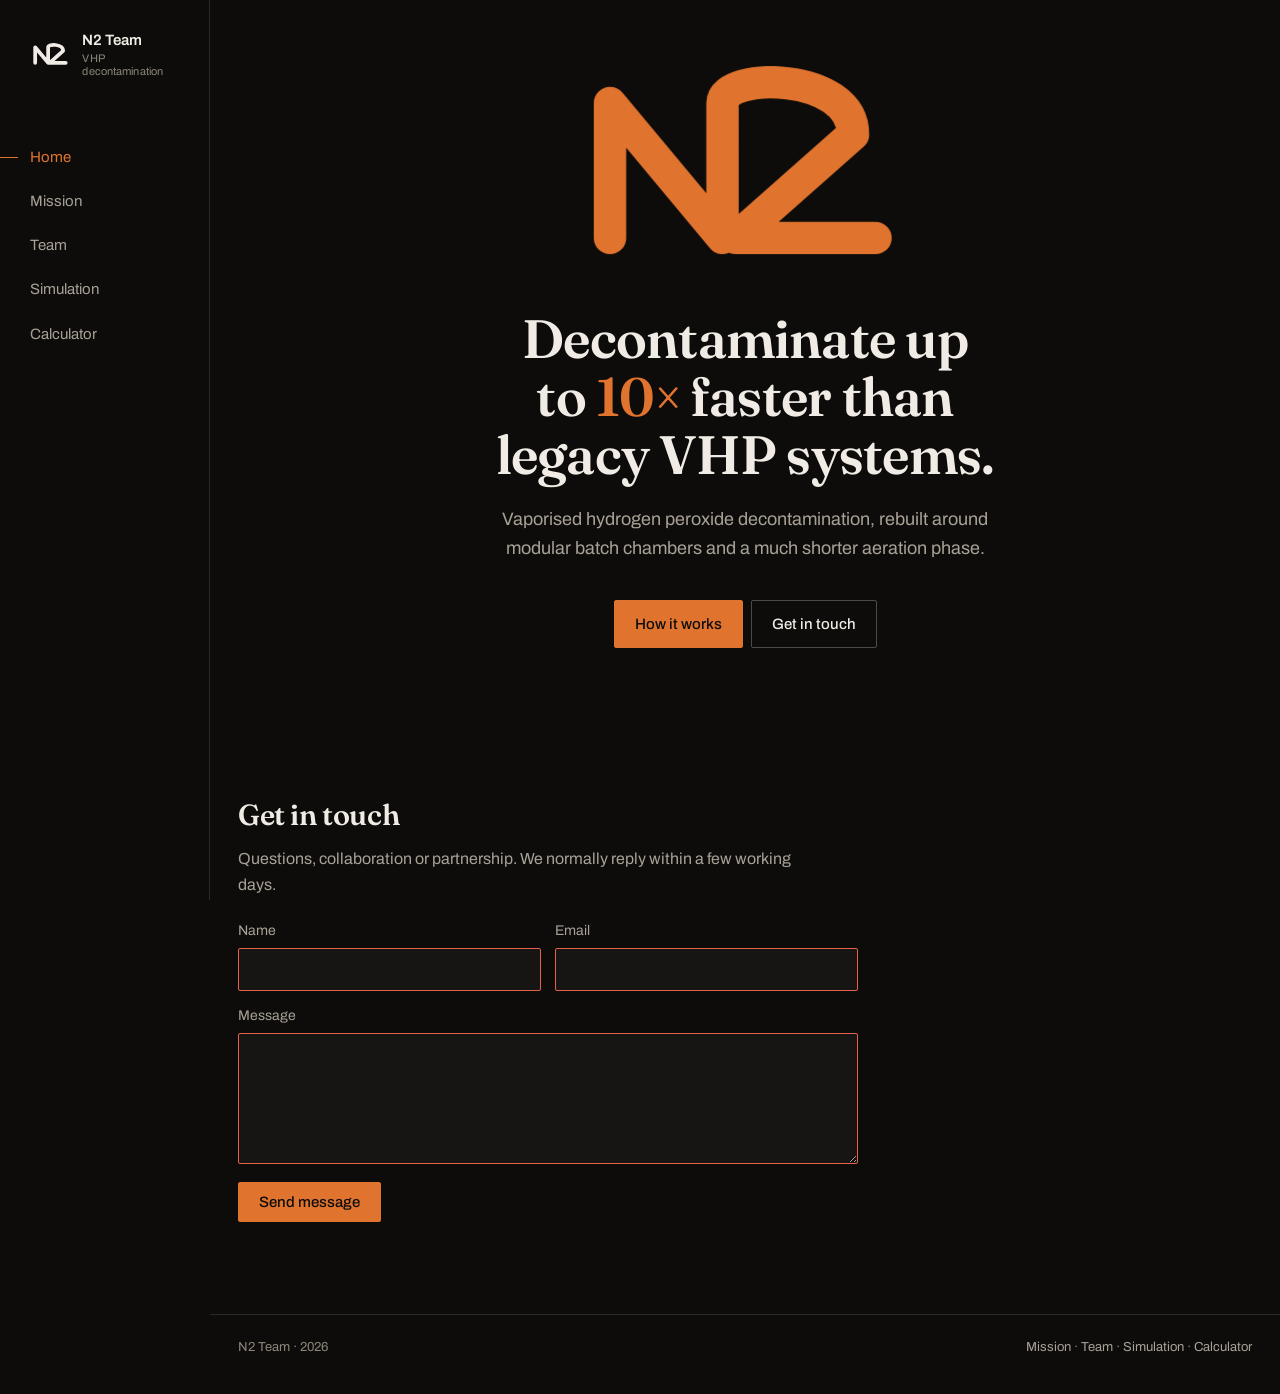
==== commit 7ba9d3d9: "Redo the website in dark and reorganized main page" ====
--- a/index.html
+++ b/index.html
@@ -4,7 +4,7 @@
   <meta charset="utf-8">
   <meta name="viewport" content="width=device-width, initial-scale=1">
   <title>N2 Team — VHP decontamination</title>
-  <meta name="description" content="The N2 Team works on vaporised hydrogen peroxide decontamination: modular batch chambers in place of continuous tunnels, and a rebuilt aeration phase that clears residual peroxide up to 10x faster.">
+  <meta name="description" content="N2 Team. Vaporised hydrogen peroxide decontamination, rebuilt around modular batch chambers and a faster aeration phase.">
   <link rel="stylesheet" href="assets/css/styles.css">
 </head>
 
@@ -27,151 +27,99 @@
       </a>
 
       <button class="nav-toggle" data-nav-toggle aria-expanded="false" aria-controls="navLinks">
-        Index
+        Menu
       </button>
 
       <div class="nav-links" id="navLinks" data-nav-links>
-        <a href="index.html">Overview</a>
+        <a href="index.html">Home</a>
         <a href="mission.html">Mission</a>
         <a href="team.html">Team</a>
         <a href="v4_continuous_vs_batch_animation.html">Simulation</a>
         <a href="evaporation_calculator.html">Calculator</a>
       </div>
-
-      <div class="rail-stamp">
-        Doc. N2-VHP-001<br>
-        Rev. <span data-rev></span><br>
-        Uncontrolled copy
-      </div>
     </nav>
   </div>
 </header>
 
 <main id="main">
 
-  <div class="container">
-    <div class="doc-head">
-      <span><b>N2 Team</b> · Vaporised hydrogen peroxide decontamination</span>
-      <span>&sect;1 Overview</span>
+  <section class="splash">
+    <div class="container">
+
+      <!-- Drawn in on load, then held. Decorative: the wordmark is
+           already in the header and in the page title. -->
+      <div class="hero-mark" aria-hidden="true">
+        <svg viewBox="0 0 400 240" xmlns="http://www.w3.org/2000/svg">
+          <path pathLength="1000"
+                d="M 50 200 L 50 50 L 175 200 L 175 50 C 175 15 320 15 320 85 L 190 200 L 345 200"
+                fill="none" stroke-width="36"
+                stroke-linecap="round" stroke-linejoin="round"/>
+        </svg>
+      </div>
+
+      <h1 class="splash-title">
+        Decontaminate up to <span class="fig">10&times;</span> faster
+        than legacy VHP systems.
+      </h1>
+
+      <p class="splash-line">
+        Vaporised hydrogen peroxide decontamination, rebuilt around modular
+        batch chambers and a much shorter aeration phase.
+      </p>
+
+      <div class="cta-row splash-cta">
+        <a class="btn primary" href="mission.html">How it works</a>
+        <a class="btn" href="#contact">Get in touch</a>
+      </div>
+
     </div>
-  </div>
-
-  <section class="hero">
+  </section>
+
+  <section class="section" id="contact">
     <div class="container">
-      <h1 class="home-title">
-        Decontaminate up to <span class="fig">10&times;</span> faster than legacy VHP systems.
-      </h1>
-
-      <p class="lede">
-        We are the N2 Team, vaporised hydrogen peroxide decontamination specialists with decades
-        of combined plant experience. Our work moves VHP off continuous tunnels onto modular batch
-        chambers, and rebuilds the aeration phase, which is normally what decides how long a cycle
-        actually takes.
-      </p>
-
-      <div class="cta-row">
-        <a class="btn primary" href="mission.html">Read how it works</a>
-        <a class="btn" href="#contact">Contact the team</a>
+      <div class="contact-block">
+        <h2>Get in touch</h2>
+        <p>Questions, collaboration or partnership. We normally reply within a few working days.</p>
+
+        <form id="contact-form"
+              class="contact-form"
+              action="https://formsubmit.co/keil.alex@outlook.com"
+              method="POST">
+          <input type="hidden" name="_subject" value="New contact via N2 website">
+          <input type="hidden" name="_template" value="table">
+          <input type="hidden" name="_captcha" value="false">
+          <!-- Honeypot: bots fill this, people never see it. -->
+          <input type="text" name="_honey" tabindex="-1" autocomplete="off" class="hp" aria-hidden="true">
+
+          <div class="contact-row">
+            <div class="contact-field">
+              <label class="field-label" for="cf-name">Name</label>
+              <input id="cf-name" name="name" type="text" required autocomplete="name">
+            </div>
+            <div class="contact-field">
+              <label class="field-label" for="cf-email">Email</label>
+              <input id="cf-email" name="email" type="email" required autocomplete="email">
+            </div>
+          </div>
+
+          <div class="contact-field">
+            <label class="field-label" for="cf-message">Message</label>
+            <textarea id="cf-message" name="message" rows="5" required></textarea>
+          </div>
+
+          <div class="contact-actions">
+            <button class="btn primary" type="submit" id="cf-submit">Send message</button>
+            <p class="contact-status" id="cf-status" role="status" aria-live="polite"></p>
+          </div>
+        </form>
       </div>
     </div>
   </section>
-
-  <section class="section">
-    <div class="container">
-
-      <div class="sec">
-        <div class="sec-num">1.1</div>
-        <div class="sec-body">
-          <h2>Key figures</h2>
-
-          <table class="spec">
-            <tbody>
-              <tr>
-                <th scope="row">Aeration, against legacy</th>
-                <td><span class="val">10&times;</span><span class="unit">faster, target</span></td>
-              </tr>
-              <tr>
-                <th scope="row">Process architecture</th>
-                <td>Modular batch chambers<span class="unit">not a continuous tunnel</span></td>
-              </tr>
-              <tr>
-                <th scope="row">Sterility assurance</th>
-                <td>Pharma grade<span class="unit">maintained across modules</span></td>
-              </tr>
-              <tr>
-                <th scope="row">Throughput scaling</th>
-                <td>By module count<span class="unit">add or remove chambers</span></td>
-              </tr>
-              <tr>
-                <th scope="row">Project stage</th>
-                <td>Concept validation<span class="unit">simulation and test plan published</span></td>
-              </tr>
-            </tbody>
-          </table>
-
-          <p class="small-note">
-            Figures are project targets from our own simulation and validation work, not
-            certified vendor specifications. The
-            <a class="xref" href="mission.html">mission page</a> sets out the method behind them.
-          </p>
-        </div>
-      </div>
-
-      <div class="sec" id="contact">
-        <div class="sec-num">1.2</div>
-        <div class="sec-body">
-          <h2>Contact</h2>
-          <p>
-            For questions, collaboration or partnership, send a message here. We normally reply
-            within a few working days.
-          </p>
-
-          <form id="contact-form"
-                class="contact-form"
-                action="https://formsubmit.co/keil.alex@outlook.com"
-                method="POST">
-            <input type="hidden" name="_subject" value="New contact via N2 website">
-            <input type="hidden" name="_template" value="table">
-            <input type="hidden" name="_captcha" value="false">
-            <!-- Honeypot: bots fill this, people never see it. -->
-            <input type="text" name="_honey" tabindex="-1" autocomplete="off" class="hp" aria-hidden="true">
-
-            <div class="contact-row">
-              <div class="contact-field">
-                <label class="field-label" for="cf-name">Name</label>
-                <input id="cf-name" name="name" type="text" required autocomplete="name">
-              </div>
-              <div class="contact-field">
-                <label class="field-label" for="cf-email">Email</label>
-                <input id="cf-email" name="email" type="email" required autocomplete="email">
-              </div>
-            </div>
-
-            <div class="contact-field">
-              <label class="field-label" for="cf-subject">Subject <span class="optional">(optional)</span></label>
-              <input id="cf-subject" name="subject" type="text" autocomplete="off">
-            </div>
-
-            <div class="contact-field">
-              <label class="field-label" for="cf-message">Message</label>
-              <textarea id="cf-message" name="message" rows="6" required></textarea>
-            </div>
-
-            <div class="contact-actions">
-              <button class="btn primary" type="submit" id="cf-submit">Send message</button>
-              <p class="contact-status" id="cf-status" role="status" aria-live="polite"></p>
-            </div>
-          </form>
-        </div>
-      </div>
-
-    </div>
-  </section>
 </main>
 
 <footer>
   <div class="container">
-    <div class="tiny">N2 Team &middot; VHP decontamination project &middot; <span data-year></span></div>
+    <div class="tiny">N2 Team &middot; <span data-year></span></div>
     <div class="tiny">
       <a href="mission.html">Mission</a> &middot;
       <a href="team.html">Team</a> &middot;
@@ -182,29 +130,69 @@
 </footer>
 
 <style>
-  /* ---- page 1 specifics ---- */
-  .home-title{
-    max-width: 20ch;
-    margin-bottom: var(--s-4);
-  }
-  /* The claim is a measured figure, so it is set in the data face
-     rather than given a highlighter swipe. */
-  .home-title .fig{
-    font-weight: 500;
-    color: var(--brand);
-    font-size: .88em;
-    letter-spacing: -.02em;
-  }
-
-  /* ---- contact form ---- */
+  /* ---------- landing splash ---------- */
+  .splash{
+    min-height: calc(100vh - 190px);
+    display: flex;
+    align-items: center;
+    padding: var(--s-6) 0 var(--s-7);
+  }
+  .splash > .container{
+    display: flex;
+    flex-direction: column;
+    align-items: center;
+    text-align: center;
+  }
+
+  /* The mark draws itself once, then stays. */
+  .hero-mark{
+    width: min(360px, 54vw);
+    margin-bottom: var(--s-5);
+  }
+  .hero-mark svg{ width: 100%; height: auto; display: block; overflow: visible; }
+  .hero-mark path{
+    stroke: var(--brand);
+    stroke-dasharray: 1000;      /* the path carries pathLength="1000" */
+    stroke-dashoffset: 1000;
+    opacity: 0;
+    animation: hero-draw 2.6s var(--ease) .25s forwards;
+  }
+  @keyframes hero-draw{
+    0%  { stroke-dashoffset: 1000; opacity: 0; }
+    12% { opacity: 1; }
+    100%{ stroke-dashoffset: 0;    opacity: 1; }
+  }
+  @media (prefers-reduced-motion: reduce){
+    .hero-mark path{ animation: none; stroke-dashoffset: 0; opacity: 1; }
+  }
+
+  .splash-title{
+    max-width: 17ch;
+    margin: 0 0 var(--s-4);
+  }
+  /* A measured figure, not a highlighted marketing word. */
+  .splash-title .fig{ color: var(--brand); }
+
+  .splash-line{
+    max-width: 52ch;
+    font-size: clamp(16px, 1.6vw, 18px);
+    color: var(--muted);
+    margin: 0;
+  }
+  .splash-cta{ margin-top: var(--s-5); justify-content: center; }
+
+  @media (max-width: 760px){
+    .splash{ min-height: calc(100vh - 240px); }
+    .hero-mark{ width: min(260px, 62vw); }
+  }
+
+  /* ---------- contact ---------- */
+  .contact-block{ max-width: 620px; }
   .contact-form{
     display: flex;
     flex-direction: column;
     gap: var(--s-3);
-    max-width: 620px;
     margin-top: var(--s-4);
-    padding-top: var(--s-4);
-    border-top: 1px solid var(--border);
   }
   .contact-row{
     display: grid;
@@ -220,7 +208,6 @@
     gap: 5px;
     min-width: 0;
   }
-  .contact-field .optional{ color: var(--subtle); }
   .contact-field input,
   .contact-field textarea{
     width: 100%;
@@ -230,12 +217,12 @@
     color: var(--text);
     border-radius: var(--radius);
     padding: 10px 12px;
-    font-family: var(--sans);
+    font-family: inherit;
     font-size: 15px;
     line-height: 1.45;
     transition: border-color var(--t-fast);
   }
-  .contact-field textarea{ resize: vertical; min-height: 128px; }
+  .contact-field textarea{ resize: vertical; min-height: 118px; }
   .contact-field input:hover,
   .contact-field textarea:hover{ border-color: var(--muted); }
   .contact-field input:focus-visible,
@@ -259,8 +246,7 @@
   /* Status is reported in place, next to the control that caused it. */
   .contact-status{
     margin: 0;
-    font-family: var(--mono);
-    font-size: 12.5px;
+    font-size: 14px;
     color: var(--muted);
   }
   .contact-status.ok  { color: var(--brand-2); }
--- a/assets/css/styles.css
+++ b/assets/css/styles.css
@@ -1,108 +1,105 @@
 /* ============================================================
-   N2 Team — "Controlled Document" theme
+   N2 Team — minimalist dark theme
    ------------------------------------------------------------
-   The site is set as a printed engineering datasheet: warm paper
-   stock, ruled grid, ink hierarchy, mono field labels. The four
-   case-study pages (Tiramisu calculator, user guide, validation
-   plans) already used this cream/sienna/Fraunces palette; the
-   shared shell now matches them instead of running its own theme.
+   Flat near-black stock, one warm accent, generous space, and
+   almost nothing else. The only decoration is the N2 mark:
+   drawn large and centred on the landing page, and drifting
+   faintly behind the content elsewhere.
 
    Rules of the house:
      - no gradients, no glows, no coloured shadows, no blur
-     - decoration must carry information (rules, numbers, units)
-     - motion only on state change (hover / focus), <= 160ms
+     - no monospaced type in the interface (see --mono below)
+     - no section numbering, no badges above headings
+     - motion only on load-in or state change, and kept quiet
      - every text/background pair clears WCAG AA (4.5:1)
    ============================================================ */
 
-@import url('https://fonts.googleapis.com/css2?family=Archivo:wght@400;500;600;700&family=Fraunces:opsz,wght@9..144,500;9..144,600;9..144,700&family=IBM+Plex+Mono:wght@400;500;600&display=swap');
+@import url('https://fonts.googleapis.com/css2?family=Archivo:wght@400;500;600;700&family=Fraunces:opsz,wght@9..144,500;9..144,600;9..144,700&display=swap');
 
 :root{
-  /* Paper stock */
-  --bg:        #f2ede1;
-  --bg-2:      #e9e1d0;
-  --panel:     #fbf8f0;   /* sheet laid on the stock */
-  --panel-2:   #f4eee1;
+  /* Stock — warm near-black, never neutral #000 */
+  --bg:        #0d0c0b;
+  --bg-2:      #141312;
+  --panel:     #161514;
+  --panel-2:   #1d1b19;
 
   /* Ink */
-  --text:      #1a1612;
-  --muted:     #574c3f;   /* 7.16:1 on stock */
-  --subtle:    #756a5c;   /* 4.53:1 on stock */
-
-  /* Marking inks — burnt sienna primary, pine secondary */
-  --brand:     #9c4221;
-  --brand-deep:#7a3318;
-  --brand-2:   #1f5f52;
-  --warn:      #a32d18;
-  --on-brand:  #fbf8f0;   /* type set on a solid ink block */
-  --brand-3:   #2f4a7a;   /* third plotted series only */
+  --text:      #f0ece5;   /* 16.60:1 */
+  --muted:     #a8a196;   /*  7.63:1 */
+  --subtle:    #8d8579;   /*  5.36:1 */
+
+  /* One accent carries the whole site. The second and third exist
+     only for the calculator's plotted series. */
+  --brand:      #e0742f;  /*  6.24:1 */
+  --brand-deep: #f0995e;
+  --brand-2:    #4fc0ad;
+  --brand-3:    #7fa8e0;
+  --warn:       #e5624a;
+  --on-brand:   #0d0c0b;  /* ink laid on a solid accent block */
+  --brand-tint: rgba(224,116,47,.13);
 
   /* Chart ink — canvases read these so plots follow the theme */
-  --brand-tint: rgba(156,66,33,.10);   /* selected-state wash */
-  --chart-axis: rgba(26,22,18,.45);
-  --chart-grid: rgba(26,22,18,.10);
+  --chart-axis: rgba(240,236,229,.38);
+  --chart-grid: rgba(240,236,229,.08);
 
   /* Rules */
-  --border:        rgba(26,22,18,.17);
-  --border-strong: rgba(26,22,18,.38);
+  --border:        rgba(240,236,229,.13);
+  --border-strong: rgba(240,236,229,.28);
   --shadow:        none;
   --shadow-lift:   none;
 
   /* Geometry */
   --radius:    2px;
   --radius-sm: 2px;
-  --max:       1080px;
-  --measure:   66ch;      /* prose line length */
-
-  /* Type */
+  --max:       1020px;
+  --measure:   62ch;
+
+  /* Type — two faces, no monospace in the interface.
+     --mono exists only for preformatted numeric output where
+     columns genuinely have to line up (the calculator's results
+     dump and its canvas tick labels). Never use it for chrome. */
   --display: "Fraunces", "Iowan Old Style", Georgia, "Times New Roman", serif;
   --sans:    "Archivo", ui-sans-serif, system-ui, -apple-system, "Segoe UI", Helvetica, Arial, sans-serif;
-  --mono:    "IBM Plex Mono", ui-monospace, SFMono-Regular, Menlo, Consolas, "Liberation Mono", monospace;
-
-  /* Spacing scale — applied deliberately, not uniformly */
+  --mono:    ui-monospace, SFMono-Regular, Menlo, Consolas, "Liberation Mono", monospace;
+
+  /* Spacing scale — used deliberately, not uniformly */
   --s-1: 4px;  --s-2: 8px;  --s-3: 14px; --s-4: 22px;
   --s-5: 36px; --s-6: 58px; --s-7: 92px;
 
-  /* Motion — state change only */
+  /* Motion */
   --ease:   cubic-bezier(.22,.61,.36,1);
-  --t-fast: .12s var(--ease);
-  --t-med:  .16s var(--ease);
-
-  /* Ruled grid */
-  --rule-minor: rgba(26,22,18,.045);
-  --rule-major: rgba(26,22,18,.075);
+  --t-fast: .13s var(--ease);
+  --t-med:  .18s var(--ease);
 }
 
 /* ------------------------------------------------------------
-   Dark variant — kept fully tuned, contrast-checked, and NOT
-   automatic. Turn it on per page with <html data-theme="dark">.
-   Warm stock rather than neutral black; no glows either way.
+   Light variant — kept fully tuned and contrast-checked, but not
+   automatic. Switch a page with <html data-theme="light">.
+   Matches the cream stock the case-study documents use.
    ------------------------------------------------------------ */
-:root[data-theme="dark"]{
-  --bg:        #12100e;
-  --bg-2:      #1a1714;
-  --panel:     #1c1916;
-  --panel-2:   #252118;
-
-  --text:      #f2ece0;
-  --muted:     #b0a693;   /* 7.88:1 */
-  --subtle:    #948a78;   /* 5.57:1 */
-
-  --brand:     #e0742f;   /* 6.06:1 */
-  --brand-deep:#f0995e;
-  --brand-2:   #4fc0ad;   /* 8.57:1 */
-  --warn:      #e5624a;
-  --on-brand:  #12100e;
-  --brand-3:   #7fa8e0;
-
-  --brand-tint: rgba(224,116,47,.14);
-  --chart-axis: rgba(242,236,224,.40);
-  --chart-grid: rgba(242,236,224,.09);
-
-  --border:        rgba(242,236,224,.16);
-  --border-strong: rgba(242,236,224,.34);
-
-  --rule-minor: rgba(242,236,224,.038);
-  --rule-major: rgba(242,236,224,.065);
+:root[data-theme="light"]{
+  --bg:        #f2ede1;
+  --bg-2:      #e9e1d0;
+  --panel:     #fbf8f0;
+  --panel-2:   #f4eee1;
+
+  --text:      #1a1612;
+  --muted:     #574c3f;   /* 7.16:1 */
+  --subtle:    #756a5c;   /* 4.53:1 */
+
+  --brand:      #9c4221;  /* 5.59:1 */
+  --brand-deep: #7a3318;
+  --brand-2:    #1f5f52;
+  --brand-3:    #2f4a7a;
+  --warn:       #a32d18;
+  --on-brand:   #fbf8f0;
+  --brand-tint: rgba(156,66,33,.10);
+
+  --chart-axis: rgba(26,22,18,.45);
+  --chart-grid: rgba(26,22,18,.10);
+
+  --border:        rgba(26,22,18,.17);
+  --border-strong: rgba(26,22,18,.38);
 }
 
 *{ box-sizing: border-box; }
@@ -112,23 +109,14 @@
   font-family: var(--sans);
   font-size: 16px;
   font-weight: 400;
-  line-height: 1.6;
+  line-height: 1.62;
   color: var(--text);
+  background: var(--bg);
   -webkit-font-smoothing: antialiased;
   -moz-osx-font-smoothing: grayscale;
   min-height: 100vh;
   display: flex;
   flex-direction: column;
-
-  /* Engineering paper: 26px minor rule, 130px major rule. No gradients. */
-  background-color: var(--bg);
-  background-image:
-    linear-gradient(var(--rule-major) 1px, transparent 1px),
-    linear-gradient(90deg, var(--rule-major) 1px, transparent 1px),
-    linear-gradient(var(--rule-minor) 1px, transparent 1px),
-    linear-gradient(90deg, var(--rule-minor) 1px, transparent 1px);
-  background-size: 130px 130px, 130px 130px, 26px 26px, 26px 26px;
-  background-position: 0 0;
 }
 
 main{ flex: 1 0 auto; }
@@ -145,6 +133,9 @@
 }
 
 ::selection{ background: var(--brand); color: var(--on-brand); }
+
+/* Real content sits above the drifting mark layer */
+.site-header, main, footer, .footer{ position: relative; z-index: 1; }
 
 /* ============================================================
    Skip link
@@ -158,25 +149,68 @@
   padding: 10px 13px;
   background: var(--panel); color: var(--text);
   border: 1px solid var(--brand);
-  font-family: var(--mono); font-size: 13px;
+  font-size: 14px;
   z-index: 9999;
 }
 
 /* ============================================================
-   Header — fixed left rail, set as a document index
+   N2 mark, drifting faintly behind the page
+   Injected by main.js on pages carrying the shared header.
+   ============================================================ */
+.brand-watermark{
+  position: fixed;
+  inset: 0;
+  z-index: 0;
+  pointer-events: none;
+  overflow: hidden;
+}
+.n2-mark{
+  position: absolute;
+  width: var(--size, 380px);
+}
+.n2-mark svg{ width: 100%; height: auto; display: block; }
+.n2-mark path{
+  stroke: var(--brand);
+  stroke-dasharray: 1000;      /* the path carries pathLength="1000" */
+  stroke-dashoffset: 1000;
+  opacity: 0;
+  will-change: stroke-dashoffset, opacity;
+  animation: n2-draw var(--dur, 15s) var(--ease) var(--delay, 0s) infinite;
+}
+@keyframes n2-draw{
+  0%   { stroke-dashoffset: 1000; opacity: 0; }
+  10%  { opacity: var(--peak, .07); }
+  45%  { stroke-dashoffset: 0; opacity: var(--peak, .07); }   /* drawn */
+  72%  { stroke-dashoffset: 0; opacity: var(--peak, .07); }   /* hold */
+  90%  { stroke-dashoffset: 0; opacity: 0; }                  /* fade */
+  100% { stroke-dashoffset: 1000; opacity: 0; }               /* loop */
+}
+@media (max-width: 760px){
+  .brand-watermark{ display: none; }
+}
+@media (prefers-reduced-motion: reduce){
+  .n2-mark path{
+    animation: none;
+    stroke-dashoffset: 0;
+    opacity: var(--peak, .06);
+  }
+}
+
+/* ============================================================
+   Header — fixed left rail
    ============================================================ */
 .site-header{
   position: fixed;
   top: 0; left: 0; bottom: 0;
-  width: 224px;
+  width: 210px;
   z-index: 60;
+  background: var(--bg);
   border-right: 1px solid var(--border);
-  background: var(--bg);
 }
 .site-header > .container{
   width: 100%; height: 100%;
   margin: 0;
-  padding: 30px 24px 26px 30px;
+  padding: 32px 22px 30px 30px;
   display: block;
 }
 
@@ -189,99 +223,66 @@
 }
 
 .brand{
-  display: flex; align-items: center; gap: 10px;
+  display: flex; align-items: center; gap: 11px;
   margin-bottom: var(--s-6);
   font-weight: 600;
+  font-size: 15px;
   letter-spacing: -.005em;
-}
-.brand span{ display:flex; flex-direction:column; line-height:1.1; }
+  transition: opacity var(--t-fast);
+}
+.brand:hover{ opacity: .78; }
+.brand span{ display:flex; flex-direction:column; line-height:1.15; }
 .brand small{
-  font-family: var(--mono);
   font-weight: 400;
-  font-size: 10px;
+  font-size: 11px;
   color: var(--subtle);
-  letter-spacing: .1em;
-  text-transform: uppercase;
-  margin-top: 4px;
+  letter-spacing: .01em;
+  margin-top: 3px;
 }
 .nav-logo{
-  height: 26px; width: auto;
+  height: 25px; width: auto;
   display: block;
   color: var(--text);
-  border-radius: 1px;
-}
-
-/* Index entries: section number + title, ruled like a table of contents */
+}
+
 .nav-links{
   display: flex;
   flex-direction: column;
   align-items: stretch;
-  gap: 0;
+  gap: 2px;
   margin: 0 0 auto;
   width: 100%;
-  counter-reset: navitem;
-  border-top: 1px solid var(--border);
 }
 .nav-links a{
   position: relative;
-  display: flex;
-  align-items: baseline;
-  gap: 10px;
-  padding: 11px 2px 11px 0;
-  border-bottom: 1px solid var(--border);
+  display: block;
+  padding: 9px 0;
   color: var(--muted);
-  font-family: var(--mono);
-  font-size: 13px;
+  font-size: 15px;
   font-weight: 400;
-  letter-spacing: .005em;
-  transition: color var(--t-fast);
-}
-.nav-links a::before{
-  counter-increment: navitem;
-  content: counter(navitem, decimal-leading-zero);
-  flex: 0 0 auto;
-  color: var(--subtle);
-  font-size: 11px;
   transition: color var(--t-fast);
 }
 .nav-links a:hover,
 .nav-links a:focus-visible{ color: var(--text); }
-.nav-links a:hover::before,
-.nav-links a:focus-visible::before{ color: var(--brand); }
-.nav-links a.active{ color: var(--brand); font-weight: 500; }
-.nav-links a.active::before{ color: var(--brand); }
-/* current-section marker bled into the rail margin */
+.nav-links a.active{ color: var(--brand); }
+/* the only marker: a short rule bled into the rail margin */
 .nav-links a.active::after{
   content:"";
-  position:absolute; left:-30px; top:0; bottom:-1px;
-  width: 3px;
+  position:absolute; left:-30px; top:50%;
+  width: 18px; height: 1px;
   background: var(--brand);
 }
-.nav-links a:focus-visible{ outline: 2px solid var(--brand); outline-offset: 2px; }
-
-/* Rail footer: document control stamp */
-.rail-stamp{
-  font-family: var(--mono);
-  font-size: 10px;
-  line-height: 1.75;
-  color: var(--subtle);
-  letter-spacing: .06em;
-  text-transform: uppercase;
-  border-top: 1px solid var(--border);
-  padding-top: 12px;
-  margin-top: var(--s-5);
-}
+.nav-links a:focus-visible{ outline: 2px solid var(--brand); outline-offset: 3px; }
 
 .nav-toggle{
   display: none;
   border: 1px solid var(--border-strong);
   background: transparent;
   color: var(--text);
-  padding: 7px 12px;
+  padding: 7px 13px;
   border-radius: var(--radius);
-  font-family: var(--mono);
-  font-size: 12px;
-  letter-spacing: .06em;
+  font-family: inherit;
+  font-size: 14px;
   cursor: pointer;
   transition: border-color var(--t-fast), color var(--t-fast);
 }
@@ -289,7 +290,7 @@
 .nav-toggle:focus-visible{ outline: 2px solid var(--brand); outline-offset: 2px; }
 
 @media (min-width: 761px){
-  body{ padding-left: 224px; }
+  body{ padding-left: 210px; }
 }
 
 /* ---------- Mobile: rail folds into a top bar ---------- */
@@ -301,7 +302,7 @@
     width: auto; height: auto;
     background: var(--bg);
     border-right: 0;
-    border-bottom: 1px solid var(--border-strong);
+    border-bottom: 1px solid var(--border);
   }
   .site-header > .container{
     height: auto; margin: 0 auto; padding: 0;
@@ -311,71 +312,81 @@
     align-items: center;
     justify-content: space-between;
     height: auto;
-    padding: 13px 0;
+    padding: 14px 0;
     gap: 16px;
   }
   .brand{ margin-bottom: 0; }
   .nav-toggle{ display: inline-flex; }
-  .rail-stamp{ display: none; }
   .nav-links{
     position: absolute; top: 100%; left: 0; right: 0;
     margin: 0;
+    gap: 0;
     background: var(--bg);
-    border-top: 1px solid var(--border-strong);
-    border-bottom: 1px solid var(--border-strong);
-    padding: 0 20px 6px;
+    border-top: 1px solid var(--border);
+    border-bottom: 1px solid var(--border);
+    padding: 6px 20px 14px;
     display: none;
   }
   .nav-links.open{ display: flex; }
-  .nav-links a{ padding: 13px 0; }
-  .nav-links a.active::after{ left: -20px; width: 2px; }
-}
-
-/* ============================================================
-   Document furniture — running heads, rules, section numbers
-   ============================================================ */
-
-/* Running head at the top of every page: who / what / revision */
-.doc-head{
-  display: flex;
-  flex-wrap: wrap;
-  align-items: baseline;
-  justify-content: space-between;
-  gap: 8px var(--s-4);
-  padding: var(--s-5) 0 var(--s-2);
-  font-family: var(--mono);
-  font-size: 11px;
-  letter-spacing: .11em;
-  text-transform: uppercase;
+  .nav-links a{ padding: 12px 0; }
+  .nav-links a.active::after{ left: -20px; width: 12px; }
+}
+
+/* ============================================================
+   Typography
+   ============================================================ */
+h1, h2, h3{
+  color: var(--text);
+  margin: 0 0 var(--s-3);
+  text-wrap: balance;
+}
+h1, h2{
+  font-family: var(--display);
+  font-weight: 600;
+  letter-spacing: -.014em;
+}
+h1{ font-size: clamp(34px, 4.4vw, 54px); line-height: 1.07; }
+h2{ font-size: clamp(22px, 2.4vw, 29px); line-height: 1.18; }
+h3{
+  font-size: 16px;
+  font-weight: 600;
+  line-height: 1.4;
+  margin-bottom: var(--s-2);
+}
+
+p{
+  margin: 0 0 var(--s-3);
+  color: var(--muted);
+  font-size: 16px;
+  max-width: var(--measure);
+}
+p:last-child{ margin-bottom: 0; }
+strong{ color: var(--text); font-weight: 600; }
+
+/* Opening paragraph */
+.lede{
+  font-size: clamp(17px, 1.7vw, 19px);
+  line-height: 1.6;
+  color: var(--muted);
+  max-width: 56ch;
+}
+
+.small-note{
+  font-size: 14px;
   color: var(--subtle);
-  border-bottom: 1px solid var(--border-strong);
-}
-.doc-head b{ color: var(--muted); font-weight: 500; }
-
-/* A numbered section: number sits in the margin beside the heading */
-.sec{
-  display: flex;
-  align-items: baseline;
-  gap: var(--s-3);
-  border-top: 1px solid var(--border-strong);
-  padding-top: var(--s-3);
-  margin-top: var(--s-6);
-}
-.sec-num{
-  flex: 0 0 auto;
-  font-family: var(--mono);
-  font-size: 12px;
-  font-weight: 500;
-  color: var(--brand);
-  letter-spacing: .06em;
-  padding-top: .5em;
-  min-width: 3.4em;
-}
-.sec-body{ flex: 1 1 auto; min-width: 0; }
-@media (max-width: 560px){
-  .sec{ flex-direction: column; gap: var(--s-1); }
-  .sec-num{ padding-top: 0; }
-}
+  margin-top: var(--s-2);
+  max-width: var(--measure);
+}
+
+.tiny{
+  font-size: 13px;
+  color: var(--subtle);
+}
+.tiny a{ color: var(--muted); transition: color var(--t-fast); }
+.tiny a:hover{ color: var(--brand); }
+
+/* Aligned figures without resorting to a monospaced face */
+.fig{ font-variant-numeric: tabular-nums; }
 
 /* Plain hairline */
 .hr{
@@ -386,84 +397,23 @@
 }
 
 /* ============================================================
-   Typography
-   ============================================================ */
-h1, h2, h3{
-  color: var(--text);
-  margin: 0 0 var(--s-3);
-  text-wrap: balance;
-}
-h1, h2{
-  font-family: var(--display);
-  font-weight: 600;
-  letter-spacing: -.012em;
-}
-h1{ font-size: clamp(34px, 4.6vw, 56px); line-height: 1.06; }
-h2{ font-size: clamp(23px, 2.6vw, 31px); line-height: 1.16; }
-h3{
-  font-family: var(--sans);
-  font-size: 16px;
-  font-weight: 600;
-  line-height: 1.35;
-  letter-spacing: 0;
-  margin-bottom: var(--s-2);
-}
-
-p{
-  margin: 0 0 var(--s-3);
-  color: var(--muted);
-  font-size: 16px;
-  max-width: var(--measure);
-}
-p:last-child{ margin-bottom: 0; }
-strong{ color: var(--text); font-weight: 600; }
-
-/* Opening paragraph — larger, set in the display face */
-.lede{
-  font-family: var(--display);
-  font-size: clamp(17px, 1.8vw, 21px);
-  line-height: 1.5;
-  color: var(--muted);
-  max-width: 58ch;
-}
-
-.small-note{
-  font-size: 14px;
-  color: var(--subtle);
-  margin-top: var(--s-2);
-  max-width: var(--measure);
-}
-
-.tiny{
-  font-family: var(--mono);
-  font-size: 11.5px;
-  letter-spacing: .05em;
-  color: var(--subtle);
-}
-.tiny a{ color: var(--muted); transition: color var(--t-fast); }
-.tiny a:hover{ color: var(--brand); }
-
-code.inline{
-  font-family: var(--mono);
-  font-size: .9em;
-  padding: 1px 5px;
-  border: 1px solid var(--border);
-  background: var(--panel-2);
-  color: var(--brand-deep);
-}
-
-/* Figures set in mono so columns of numbers line up */
-.fig{ font-family: var(--mono); font-variant-numeric: tabular-nums; }
-
-/* ============================================================
-   Lists — hairline-ruled rows, not bulleted card filler
+   Section — a heading over a hairline, no numbering
+   ============================================================ */
+.sec{
+  border-top: 1px solid var(--border);
+  padding-top: var(--s-4);
+  margin-top: var(--s-6);
+}
+.sec:first-child{ border-top: 0; margin-top: 0; padding-top: 0; }
+
+/* ============================================================
+   Lists — hairline-ruled rows
    ============================================================ */
 .list{
   margin: var(--s-3) 0 0;
   padding: 0;
   list-style: none;
   max-width: var(--measure);
-  border-top: 1px solid var(--border);
 }
 .list li{
   position: relative;
@@ -471,9 +421,10 @@
   padding: var(--s-2) 0 var(--s-2) var(--s-4);
   border-bottom: 1px solid var(--border);
   color: var(--muted);
-  font-size: 15px;
+  font-size: 15.5px;
   line-height: 1.55;
 }
+.list li:first-child{ border-top: 1px solid var(--border); }
 .list li::before{
   content: "";
   position: absolute;
@@ -483,178 +434,102 @@
 }
 
 /* ============================================================
-   Specification table — replaces the three-up "stat banner"
-   ============================================================ */
-.spec{
-  width: 100%;
-  border-collapse: collapse;
-  border-top: 1px solid var(--border-strong);
-  border-bottom: 1px solid var(--border-strong);
-  margin: var(--s-4) 0 0;
-  font-size: 15px;
-}
-.spec th,
-.spec td{
-  text-align: left;
-  vertical-align: baseline;
-  padding: var(--s-3) var(--s-3) var(--s-3) 0;
-  border-bottom: 1px solid var(--border);
-}
-.spec tr:last-child th,
-.spec tr:last-child td{ border-bottom: 0; }
-.spec th{
-  font-family: var(--mono);
-  font-weight: 400;
-  font-size: 11.5px;
-  letter-spacing: .09em;
-  text-transform: uppercase;
-  color: var(--subtle);
-  width: 46%;
-  padding-top: calc(var(--s-3) + 3px);
-}
-.spec td{ color: var(--text); font-weight: 500; }
-.spec td .unit{
-  font-family: var(--mono);
-  font-size: 12.5px;
-  font-weight: 400;
-  color: var(--subtle);
-  margin-left: 6px;
-}
-.spec .val{
-  font-family: var(--mono);
-  font-variant-numeric: tabular-nums;
-  font-size: 17px;
-  font-weight: 500;
-  color: var(--brand);
-  margin-right: 4px;
-}
-@media (max-width: 560px){
-  .spec th{ width: 50%; font-size: 11px; }
-}
-
-/* Reference table — a document index (kind / title / link) */
+   Reference index — title, one line of context, one link
+   ============================================================ */
 .docref{
   width: 100%;
   border-collapse: collapse;
-  border-top: 1px solid var(--border-strong);
   margin-top: var(--s-4);
-  font-size: 15px;
+  font-size: 16px;
 }
 .docref tr{ border-bottom: 1px solid var(--border); }
-.docref tr:last-child{ border-bottom: 1px solid var(--border-strong); }
+.docref tr:first-child{ border-top: 1px solid var(--border); }
 .docref td{ padding: var(--s-3) var(--s-3) var(--s-3) 0; vertical-align: baseline; }
-.docref td:first-child{
-  font-family: var(--mono);
-  font-size: 11.5px;
-  letter-spacing: .08em;
-  text-transform: uppercase;
+.docref td:last-child{ text-align: right; width: 1%; white-space: nowrap; padding-right: 0; }
+.docref a.ref{
+  color: var(--text);
+  font-weight: 500;
+  transition: color var(--t-fast);
+}
+.docref a.ref:hover{ color: var(--brand); }
+.docref td:last-child a.ref{ color: var(--brand); font-weight: 400; font-size: 15px; }
+.docref a.ref:focus-visible{ outline: 2px solid var(--brand); outline-offset: 3px; }
+.docref .desc{
   color: var(--subtle);
-  white-space: nowrap;
-  width: 1%;
-  padding-right: var(--s-4);
-}
-.docref td:last-child{ text-align: right; width: 1%; white-space: nowrap; }
-.docref a.ref{
-  color: var(--brand);
-  font-weight: 500;
-  border-bottom: 1px solid transparent;
-  transition: border-color var(--t-fast);
-}
-.docref a.ref:hover{ border-bottom-color: var(--brand); }
-.docref a.ref:focus-visible{ outline: 2px solid var(--brand); outline-offset: 2px; }
-.docref .desc{
-  color: var(--muted);
-  font-size: 14px;
+  font-size: 14.5px;
   display: block;
   margin-top: 3px;
-  max-width: 54ch;
-}
-@media (max-width: 640px){
-  .docref td:first-child{ display: none; }
+  max-width: 52ch;
+}
+@media (max-width: 620px){
   .docref tr{ display: block; padding: var(--s-2) 0; }
   .docref td{ display: block; padding: 2px 0; }
-  .docref td:last-child{ text-align: left; padding-bottom: var(--s-3); }
-}
-
-/* ============================================================
-   Roster — team as a ruled contributor list, not identical cards
-   ============================================================ */
-.roster{
-  border-top: 1px solid var(--border-strong);
-  margin-top: var(--s-4);
-}
+  .docref td:last-child{ text-align: left; padding-top: var(--s-2); }
+}
+
+/* ============================================================
+   Roster — a ruled list of people
+   ============================================================ */
+.roster{ margin-top: var(--s-4); }
 .roster-row{
   display: grid;
-  grid-template-columns: 3.4em minmax(0, 1.1fr) minmax(0, 1fr) auto;
+  grid-template-columns: minmax(0, 1.1fr) minmax(0, 1fr) auto;
   align-items: baseline;
   gap: var(--s-3);
   padding: var(--s-4) 0;
   border-bottom: 1px solid var(--border);
 }
-.roster-row .idx{
-  font-family: var(--mono);
-  font-size: 12px;
-  color: var(--subtle);
-}
+.roster-row:first-child{ border-top: 1px solid var(--border); }
 .roster-row .who{
   font-family: var(--display);
-  font-size: 20px;
+  font-size: 21px;
   font-weight: 600;
   color: var(--text);
-  letter-spacing: -.01em;
+  letter-spacing: -.012em;
   line-height: 1.2;
 }
 .roster-row .what{
-  font-family: var(--mono);
-  font-size: 12.5px;
-  letter-spacing: .05em;
-  text-transform: uppercase;
+  font-size: 15px;
   color: var(--muted);
 }
 .roster-row .contact a{
-  font-family: var(--mono);
-  font-size: 12.5px;
+  font-size: 15px;
   color: var(--brand);
-  border-bottom: 1px solid transparent;
-  transition: border-color var(--t-fast);
-}
-.roster-row .contact a:hover{ border-bottom-color: var(--brand); }
-.roster-row .contact a:focus-visible{ outline: 2px solid var(--brand); outline-offset: 2px; }
+  transition: opacity var(--t-fast);
+}
+.roster-row .contact a:hover{ opacity: .75; }
+.roster-row .contact a:focus-visible{ outline: 2px solid var(--brand); outline-offset: 3px; }
 .roster-row .contact .none{
-  font-family: var(--mono);
-  font-size: 12.5px;
+  font-size: 15px;
   color: var(--subtle);
 }
 @media (max-width: 720px){
   .roster-row{
-    grid-template-columns: 3.4em 1fr;
-    row-gap: var(--s-2);
+    grid-template-columns: 1fr;
+    row-gap: var(--s-1);
   }
-  .roster-row .what,
-  .roster-row .contact{ grid-column: 2; }
-}
-
-/* ============================================================
-   Buttons — flat, mono, sentence case, no icons
+}
+
+/* ============================================================
+   Buttons
    ============================================================ */
 .btn{
   display: inline-flex;
   align-items: center;
   gap: 8px;
-  padding: 9px 15px;
+  padding: 11px 20px;
   border: 1px solid var(--border-strong);
   border-radius: var(--radius);
   background: transparent;
   color: var(--text);
-  font-family: var(--mono);
-  font-size: 13px;
+  font-family: inherit;
+  font-size: 15px;
   font-weight: 500;
-  letter-spacing: .01em;
   cursor: pointer;
   transition: border-color var(--t-fast), background var(--t-fast), color var(--t-fast);
 }
 .btn:hover{ border-color: var(--brand); color: var(--brand); }
-.btn:focus-visible{ outline: 2px solid var(--brand); outline-offset: 2px; }
+.btn:focus-visible{ outline: 2px solid var(--brand); outline-offset: 3px; }
 
 .btn.primary{
   background: var(--brand);
@@ -685,11 +560,11 @@
   margin-top: var(--s-4);
 }
 
-/* Inline link that reads as a document cross-reference */
+/* Inline cross-reference link */
 .xref{
   color: var(--brand);
   font-weight: 500;
-  border-bottom: 1px solid var(--border-strong);
+  border-bottom: 1px solid transparent;
   transition: border-color var(--t-fast);
 }
 .xref:hover{ border-bottom-color: var(--brand); }
@@ -701,7 +576,7 @@
 .card{
   position: relative;
   background: var(--panel);
-  border: 1px solid var(--border-strong);
+  border: 1px solid var(--border);
   border-radius: var(--radius);
   transition: border-color var(--t-med);
 }
@@ -715,14 +590,14 @@
 /* ============================================================
    Layout blocks
    ============================================================ */
-.hero{ padding: var(--s-5) 0 0; }
-.section{ padding: 0 0 var(--s-7); }
-
-/* ============================================================
-   Footer — a document colophon
+.hero{ padding: var(--s-6) 0 0; }
+.section{ padding: var(--s-6) 0 var(--s-7); }
+
+/* ============================================================
+   Footer
    ============================================================ */
 .footer, footer{
-  border-top: 1px solid var(--border-strong);
+  border-top: 1px solid var(--border);
   padding: var(--s-4) 0 var(--s-5);
   margin-top: 0;
   color: var(--muted);
@@ -740,13 +615,11 @@
    Forms
    ============================================================ */
 .field-label{
-  font-family: var(--mono);
-  font-size: 11px;
-  letter-spacing: .11em;
-  text-transform: uppercase;
-  color: var(--subtle);
+  font-size: 14px;
+  color: var(--muted);
 }
 
 @media (prefers-reduced-motion: reduce){
-  *{ animation: none !important; transition-duration: .01ms !important; }
-}
+  *{ animation-duration: .01ms !important; animation-iteration-count: 1 !important;
+     transition-duration: .01ms !important; }
+}
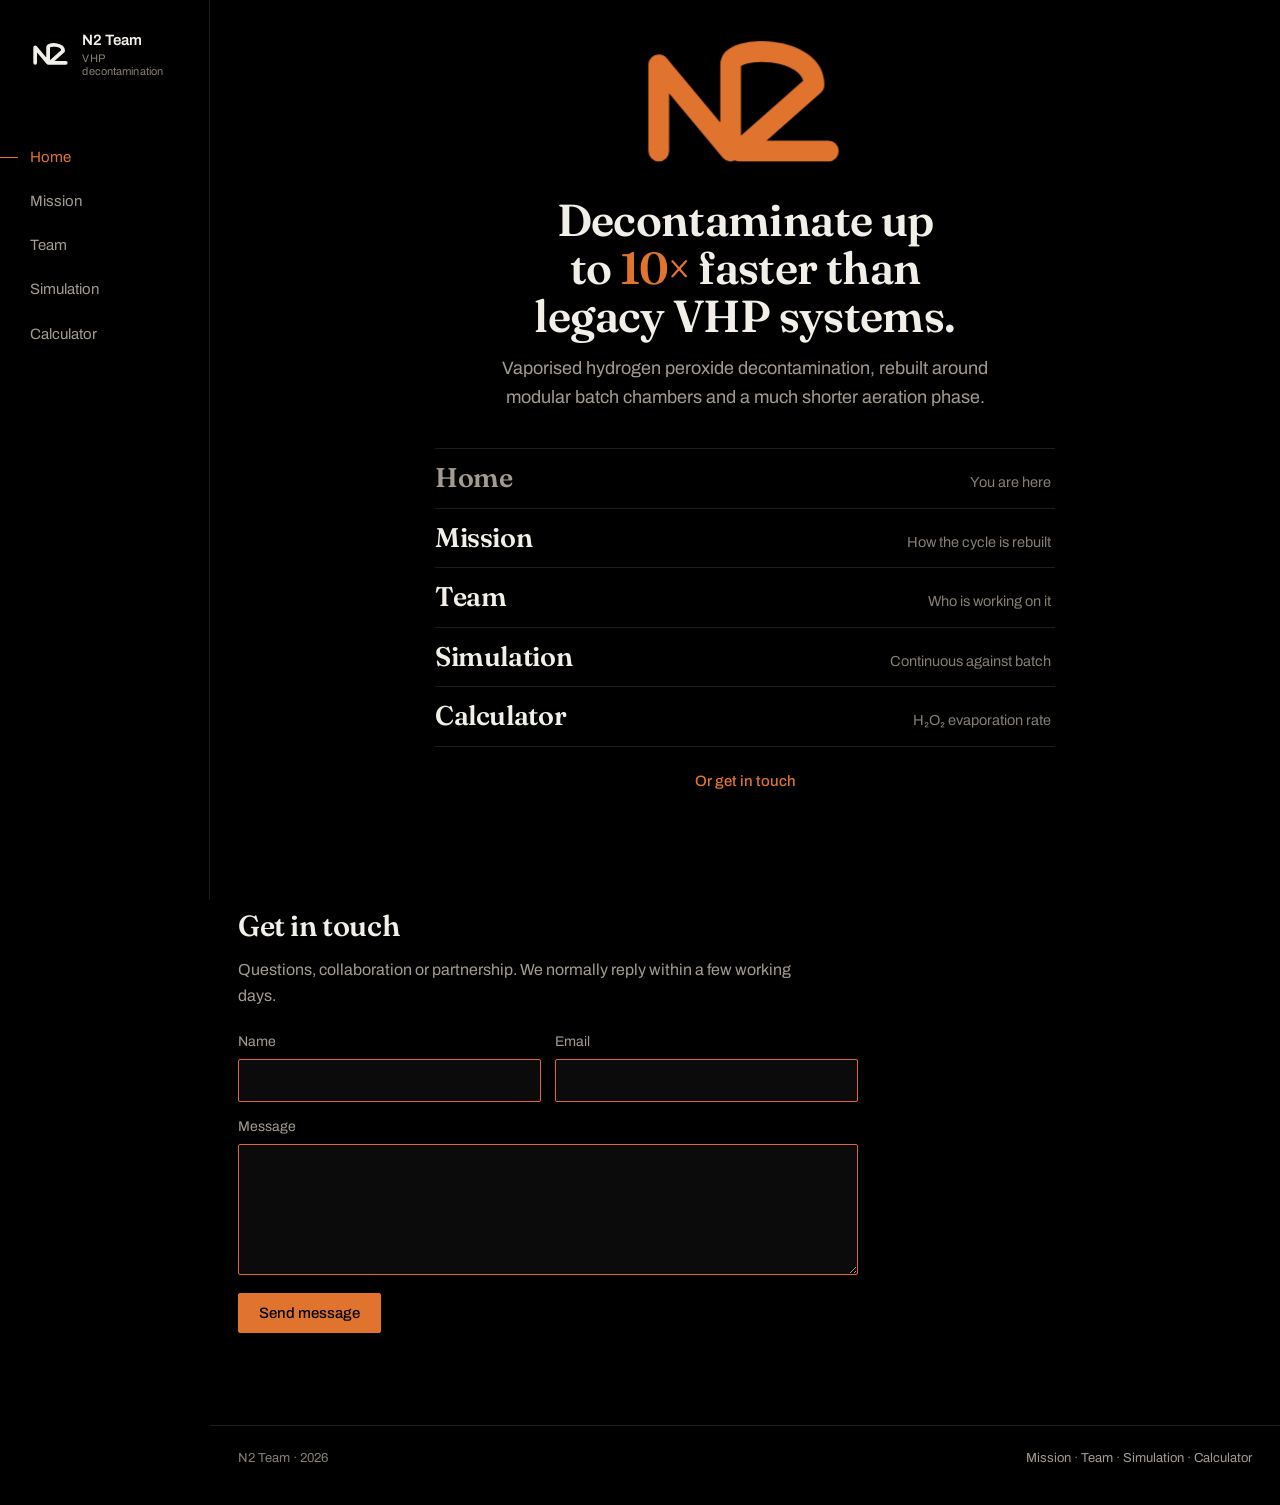
==== commit 488909fd: "Full black lock + style changes" ====
--- a/index.html
+++ b/index.html
@@ -3,8 +3,9 @@
 <head>
   <meta charset="utf-8">
   <meta name="viewport" content="width=device-width, initial-scale=1">
+  <meta name="theme-color" content="#000000">
   <title>N2 Team — VHP decontamination</title>
-  <meta name="description" content="N2 Team. Vaporised hydrogen peroxide decontamination, rebuilt around modular batch chambers and a faster aeration phase.">
+  <meta name="description" content="N2 Team. Vaporised hydrogen peroxide decontamination, rebuilt around modular batch chambers and a much shorter aeration phase.">
   <link rel="stylesheet" href="assets/css/styles.css">
 </head>
 
@@ -46,8 +47,8 @@
   <section class="splash">
     <div class="container">
 
-      <!-- Drawn in on load, then held. Decorative: the wordmark is
-           already in the header and in the page title. -->
+      <!-- Draws itself in on load, then holds. Decorative: the wordmark
+           is already in the header and in the page title. -->
       <div class="hero-mark" aria-hidden="true">
         <svg viewBox="0 0 400 240" xmlns="http://www.w3.org/2000/svg">
           <path pathLength="1000"
@@ -67,10 +68,36 @@
         batch chambers and a much shorter aeration phase.
       </p>
 
-      <div class="cta-row splash-cta">
-        <a class="btn primary" href="mission.html">How it works</a>
-        <a class="btn" href="#contact">Get in touch</a>
-      </div>
+      <nav class="pick" aria-label="Site">
+        <span class="pick-row" aria-current="page">
+          <span class="pick-label">Home</span>
+          <span class="pick-hint">You are here</span>
+        </span>
+
+        <a class="pick-row" href="mission.html">
+          <span class="pick-label">Mission</span>
+          <span class="pick-hint">How the cycle is rebuilt</span>
+        </a>
+
+        <a class="pick-row" href="team.html">
+          <span class="pick-label">Team</span>
+          <span class="pick-hint">Who is working on it</span>
+        </a>
+
+        <a class="pick-row" href="v4_continuous_vs_batch_animation.html">
+          <span class="pick-label">Simulation</span>
+          <span class="pick-hint">Continuous against batch</span>
+        </a>
+
+        <a class="pick-row" href="evaporation_calculator.html">
+          <span class="pick-label">Calculator</span>
+          <span class="pick-hint">H&#8322;O&#8322; evaporation rate</span>
+        </a>
+      </nav>
+
+      <p class="splash-contact">
+        <a class="xref" href="#contact">Or get in touch</a>
+      </p>
 
     </div>
   </section>
@@ -132,10 +159,10 @@
 <style>
   /* ---------- landing splash ---------- */
   .splash{
-    min-height: calc(100vh - 190px);
     display: flex;
     align-items: center;
-    padding: var(--s-6) 0 var(--s-7);
+    min-height: min(calc(100vh - 120px), 900px);
+    padding: var(--s-5) 0 var(--s-6);
   }
   .splash > .container{
     display: flex;
@@ -146,8 +173,8 @@
 
   /* The mark draws itself once, then stays. */
   .hero-mark{
-    width: min(360px, 54vw);
-    margin-bottom: var(--s-5);
+    width: min(230px, 34vw);
+    margin-bottom: var(--s-4);
   }
   .hero-mark svg{ width: 100%; height: auto; display: block; overflow: visible; }
   .hero-mark path{
@@ -155,11 +182,11 @@
     stroke-dasharray: 1000;      /* the path carries pathLength="1000" */
     stroke-dashoffset: 1000;
     opacity: 0;
-    animation: hero-draw 2.6s var(--ease) .25s forwards;
+    animation: hero-draw 2.8s var(--ease) .3s forwards;
   }
   @keyframes hero-draw{
     0%  { stroke-dashoffset: 1000; opacity: 0; }
-    12% { opacity: 1; }
+    10% { opacity: 1; }
     100%{ stroke-dashoffset: 0;    opacity: 1; }
   }
   @media (prefers-reduced-motion: reduce){
@@ -167,8 +194,9 @@
   }
 
   .splash-title{
-    max-width: 17ch;
-    margin: 0 0 var(--s-4);
+    max-width: 18ch;
+    font-size: clamp(31px, 3.5vw, 46px);
+    margin: 0 0 var(--s-3);
   }
   /* A measured figure, not a highlighted marketing word. */
   .splash-title .fig{ color: var(--brand); }
@@ -179,11 +207,15 @@
     color: var(--muted);
     margin: 0;
   }
-  .splash-cta{ margin-top: var(--s-5); justify-content: center; }
+
+  .splash-contact{
+    margin: var(--s-4) 0 0;
+    font-size: 15px;
+  }
 
   @media (max-width: 760px){
-    .splash{ min-height: calc(100vh - 240px); }
-    .hero-mark{ width: min(260px, 62vw); }
+    .splash{ min-height: 0; padding-top: var(--s-5); }
+    .hero-mark{ width: min(200px, 52vw); }
   }
 
   /* ---------- contact ---------- */
@@ -220,7 +252,7 @@
     font-family: inherit;
     font-size: 15px;
     line-height: 1.45;
-    transition: border-color var(--t-fast);
+    transition: border-color var(--t-med), background var(--t-med);
   }
   .contact-field textarea{ resize: vertical; min-height: 118px; }
   .contact-field input:hover,
@@ -230,6 +262,7 @@
     outline: 2px solid var(--brand);
     outline-offset: 1px;
     border-color: var(--brand);
+    background: var(--panel-2);
   }
   .contact-field input:invalid:not(:placeholder-shown),
   .contact-field textarea:invalid:not(:placeholder-shown){
@@ -248,6 +281,7 @@
     margin: 0;
     font-size: 14px;
     color: var(--muted);
+    transition: color var(--t-med);
   }
   .contact-status.ok  { color: var(--brand-2); }
   .contact-status.err { color: var(--warn); }
--- a/assets/css/styles.css
+++ b/assets/css/styles.css
@@ -1,50 +1,54 @@
 /* ============================================================
-   N2 Team — minimalist dark theme
+   N2 Team — pitch black, minimalist
    ------------------------------------------------------------
-   Flat near-black stock, one warm accent, generous space, and
-   almost nothing else. The only decoration is the N2 mark:
-   drawn large and centred on the landing page, and drifting
-   faintly behind the content elsewhere.
+   True #000 stock, one burnt-amber accent, warm ink, hairlines,
+   and a lot of space. The only decoration is the N2 mark: drawn
+   large and central on the landing page, drifting faintly behind
+   everything else.
+
+   Every transition is soft and slow by design. Leaving a page
+   plays the vapour transition (see "Evaporation" below): content
+   rises, disperses and blurs out, which is the one piece of
+   motion on this site that is allowed to be theatrical.
 
    Rules of the house:
-     - no gradients, no glows, no coloured shadows, no blur
+     - no gradients, no glows, no coloured shadows, no backdrop blur
      - no monospaced type in the interface (see --mono below)
      - no section numbering, no badges above headings
-     - motion only on load-in or state change, and kept quiet
      - every text/background pair clears WCAG AA (4.5:1)
    ============================================================ */
 
 @import url('https://fonts.googleapis.com/css2?family=Archivo:wght@400;500;600;700&family=Fraunces:opsz,wght@9..144,500;9..144,600;9..144,700&display=swap');
 
 :root{
-  /* Stock — warm near-black, never neutral #000 */
-  --bg:        #0d0c0b;
-  --bg-2:      #141312;
-  --panel:     #161514;
-  --panel-2:   #1d1b19;
-
-  /* Ink */
-  --text:      #f0ece5;   /* 16.60:1 */
-  --muted:     #a8a196;   /*  7.63:1 */
-  --subtle:    #8d8579;   /*  5.36:1 */
-
-  /* One accent carries the whole site. The second and third exist
-     only for the calculator's plotted series. */
-  --brand:      #e0742f;  /*  6.24:1 */
+  /* Stock — pitch black */
+  --bg:        #000000;
+  --bg-2:      #060606;
+  --panel:     #0b0b0b;
+  --panel-2:   #141414;
+
+  /* Ink — warm white, so pure black never reads as a dead screen */
+  --text:      #f2efe9;   /* 18.30:1 */
+  --muted:     #a29b90;   /*  7.63:1 */
+  --subtle:    #857e73;   /*  5.23:1 */
+
+  /* One accent carries the site. The second and third exist only
+     for the calculator's plotted series. */
+  --brand:      #e0742f;  /*  6.71:1 */
   --brand-deep: #f0995e;
   --brand-2:    #4fc0ad;
   --brand-3:    #7fa8e0;
   --warn:       #e5624a;
-  --on-brand:   #0d0c0b;  /* ink laid on a solid accent block */
-  --brand-tint: rgba(224,116,47,.13);
+  --on-brand:   #000000;
+  --brand-tint: rgba(224,116,47,.07);
 
   /* Chart ink — canvases read these so plots follow the theme */
-  --chart-axis: rgba(240,236,229,.38);
-  --chart-grid: rgba(240,236,229,.08);
+  --chart-axis: rgba(242,239,233,.36);
+  --chart-grid: rgba(242,239,233,.07);
 
   /* Rules */
-  --border:        rgba(240,236,229,.13);
-  --border-strong: rgba(240,236,229,.28);
+  --border:        rgba(242,239,233,.12);
+  --border-strong: rgba(242,239,233,.26);
   --shadow:        none;
   --shadow-lift:   none;
 
@@ -55,9 +59,9 @@
   --measure:   62ch;
 
   /* Type — two faces, no monospace in the interface.
-     --mono exists only for preformatted numeric output where
-     columns genuinely have to line up (the calculator's results
-     dump and its canvas tick labels). Never use it for chrome. */
+     --mono is a plain system stack kept only for preformatted
+     numeric output whose columns must line up (the calculator's
+     results dump and its canvas ticks). Never use it for chrome. */
   --display: "Fraunces", "Iowan Old Style", Georgia, "Times New Roman", serif;
   --sans:    "Archivo", ui-sans-serif, system-ui, -apple-system, "Segoe UI", Helvetica, Arial, sans-serif;
   --mono:    ui-monospace, SFMono-Regular, Menlo, Consolas, "Liberation Mono", monospace;
@@ -66,16 +70,21 @@
   --s-1: 4px;  --s-2: 8px;  --s-3: 14px; --s-4: 22px;
   --s-5: 36px; --s-6: 58px; --s-7: 92px;
 
-  /* Motion */
-  --ease:   cubic-bezier(.22,.61,.36,1);
-  --t-fast: .13s var(--ease);
-  --t-med:  .18s var(--ease);
+  /* Motion — soft. Nothing snaps. */
+  --ease:      cubic-bezier(.22, 1, .36, 1);   /* long, gentle settle */
+  --ease-in:   cubic-bezier(.45, 0, .75, .2);  /* accelerates away  */
+  --t-fast:    .3s  var(--ease);
+  --t-med:     .5s  var(--ease);
+  --t-slow:    .8s  var(--ease);
+
+  /* Evaporation timings, shared by CSS and main.js */
+  --vapor-out: 640ms;
+  --vapor-in:  680ms;
 }
 
 /* ------------------------------------------------------------
-   Light variant — kept fully tuned and contrast-checked, but not
+   Light variant — the cream paper palette, kept tuned but not
    automatic. Switch a page with <html data-theme="light">.
-   Matches the cream stock the case-study documents use.
    ------------------------------------------------------------ */
 :root[data-theme="light"]{
   --bg:        #f2ede1;
@@ -93,7 +102,7 @@
   --brand-3:    #2f4a7a;
   --warn:       #a32d18;
   --on-brand:   #fbf8f0;
-  --brand-tint: rgba(156,66,33,.10);
+  --brand-tint: rgba(156,66,33,.08);
 
   --chart-axis: rgba(26,22,18,.45);
   --chart-grid: rgba(26,22,18,.10);
@@ -104,6 +113,11 @@
 
 *{ box-sizing: border-box; }
 html, body{ margin:0; padding:0; }
+
+html{ background: var(--bg); }
+@media (prefers-reduced-motion: no-preference){
+  html{ scroll-behavior: smooth; }
+}
 
 body{
   font-family: var(--sans);
@@ -138,6 +152,143 @@
 .site-header, main, footer, .footer{ position: relative; z-index: 1; }
 
 /* ============================================================
+   EVAPORATION
+   ------------------------------------------------------------
+   Arriving, the page condenses out of the air: regions fade up
+   from a blur, staggered top to bottom.
+
+   Leaving, main.js marks every atom (headings, paragraphs, list
+   rows, buttons, nav links, the mark) with a randomised delay and
+   drift, splits display text into per-character spans, then adds
+   .is-leaving. Everything rises, spreads, blurs and thins out —
+   letters going at slightly different moments so the script looks
+   like it is boiling off rather than sliding away.
+
+   Randomised per element by JS:
+     --vd  delay        --vx  horizontal drift     --vr  rotation
+   Per character:
+     --cd  delay        --cx  drift x              --cy  rise
+   ============================================================ */
+
+@keyframes vapor-in{
+  from{
+    opacity: 0;
+    filter: blur(11px);
+    transform: translate3d(0, 16px, 0) scale(.994);
+  }
+  to{
+    opacity: 1;
+    filter: blur(0);
+    transform: none;
+  }
+}
+
+@keyframes vapor-out{
+  0%{
+    opacity: 1;
+    filter: blur(0);
+    transform: translate3d(0, 0, 0) scale(1) rotate(0deg);
+  }
+  45%{
+    opacity: .55;
+    filter: blur(3px);
+  }
+  100%{
+    opacity: 0;
+    filter: blur(13px);
+    transform:
+      translate3d(var(--vx, 0px), -52px, 0)
+      scale(1.06)
+      rotate(var(--vr, 0deg));
+  }
+}
+
+/* Characters break up further and travel further than their block */
+@keyframes vapor-char{
+  0%{
+    opacity: 1;
+    filter: blur(0);
+    transform: translate3d(0, 0, 0) scale(1) rotate(0deg);
+  }
+  100%{
+    opacity: 0;
+    filter: blur(9px);
+    transform:
+      translate3d(var(--cx, 0px), var(--cy, -60px), 0)
+      scale(1.35)
+      rotate(var(--cr, 0deg));
+  }
+}
+
+/* ---------- arrival ---------- */
+.site-header,
+main,
+footer, .footer{
+  animation: vapor-in var(--vapor-in) var(--ease) backwards;
+}
+main{ animation-delay: 60ms; }
+footer, .footer{ animation-delay: 150ms; }
+
+/* inside main, blocks settle one after another */
+main .container > *{
+  animation: vapor-in var(--vapor-in) var(--ease) backwards;
+}
+main .container > *:nth-child(1){ animation-delay:  90ms; }
+main .container > *:nth-child(2){ animation-delay: 160ms; }
+main .container > *:nth-child(3){ animation-delay: 225ms; }
+main .container > *:nth-child(4){ animation-delay: 285ms; }
+main .container > *:nth-child(5){ animation-delay: 340ms; }
+main .container > *:nth-child(n+6){ animation-delay: 390ms; }
+
+/* ---------- departure ---------- */
+html.is-leaving,
+html.is-leaving body{
+  /* the stock stays; only what is printed on it boils off */
+  background: var(--bg);
+}
+html.is-leaving *{
+  /* nothing is clickable once it has started to go */
+  pointer-events: none !important;
+}
+/* Drop the arrival animation before departing. Atoms are excluded:
+   this selector is more specific than the [data-vapor-atom] rule
+   below, so without the :not() it would cancel their departure. */
+html.is-leaving .site-header,
+html.is-leaving main,
+html.is-leaving footer,
+html.is-leaving .footer,
+html.is-leaving main .container > :not([data-vapor-atom]){
+  animation: none;
+}
+
+html.is-leaving [data-vapor-atom]{
+  animation: vapor-out var(--vapor-out) var(--ease-in) var(--vd, 0ms) both;
+  will-change: opacity, filter, transform;
+}
+
+html.is-leaving .ch{
+  display: inline-block;
+  animation: vapor-char var(--vapor-out) var(--ease-in) var(--cd, 0ms) both;
+  will-change: opacity, filter, transform;
+}
+html.is-leaving .word{ display: inline-block; white-space: nowrap; }
+
+/* The marks thin out too, but only as a fade: blurring a
+   full-viewport fixed layer costs a lot and shows nothing. */
+@keyframes vapor-fade{ to{ opacity: 0; } }
+html.is-leaving .brand-watermark{
+  animation: vapor-fade calc(var(--vapor-out) + 120ms) var(--ease-in) both;
+}
+
+@media (prefers-reduced-motion: reduce){
+  *{
+    animation-duration: .01ms !important;
+    animation-iteration-count: 1 !important;
+    transition-duration: .01ms !important;
+  }
+}
+
+/* ============================================================
    Skip link
    ============================================================ */
 .skip-link{
@@ -166,7 +317,7 @@
 }
 .n2-mark{
   position: absolute;
-  width: var(--size, 380px);
+  width: var(--size, 260px);
 }
 .n2-mark svg{ width: 100%; height: auto; display: block; }
 .n2-mark path{
@@ -175,15 +326,15 @@
   stroke-dashoffset: 1000;
   opacity: 0;
   will-change: stroke-dashoffset, opacity;
-  animation: n2-draw var(--dur, 15s) var(--ease) var(--delay, 0s) infinite;
+  animation: n2-draw var(--dur, 16s) var(--ease) var(--delay, 0s) infinite;
 }
 @keyframes n2-draw{
   0%   { stroke-dashoffset: 1000; opacity: 0; }
-  10%  { opacity: var(--peak, .07); }
-  45%  { stroke-dashoffset: 0; opacity: var(--peak, .07); }   /* drawn */
-  72%  { stroke-dashoffset: 0; opacity: var(--peak, .07); }   /* hold */
-  90%  { stroke-dashoffset: 0; opacity: 0; }                  /* fade */
-  100% { stroke-dashoffset: 1000; opacity: 0; }               /* loop */
+  12%  { opacity: var(--peak, .1); }
+  46%  { stroke-dashoffset: 0; opacity: var(--peak, .1); }   /* drawn */
+  72%  { stroke-dashoffset: 0; opacity: var(--peak, .1); }   /* hold  */
+  91%  { stroke-dashoffset: 0; opacity: 0; }                  /* fade  */
+  100% { stroke-dashoffset: 1000; opacity: 0; }               /* loop  */
 }
 @media (max-width: 760px){
   .brand-watermark{ display: none; }
@@ -192,7 +343,7 @@
   .n2-mark path{
     animation: none;
     stroke-dashoffset: 0;
-    opacity: var(--peak, .06);
+    opacity: var(--peak, .08);
   }
 }
 
@@ -228,9 +379,9 @@
   font-weight: 600;
   font-size: 15px;
   letter-spacing: -.005em;
-  transition: opacity var(--t-fast);
-}
-.brand:hover{ opacity: .78; }
+  transition: opacity var(--t-med);
+}
+.brand:hover{ opacity: .7; }
 .brand span{ display:flex; flex-direction:column; line-height:1.15; }
 .brand small{
   font-weight: 400;
@@ -260,10 +411,10 @@
   color: var(--muted);
   font-size: 15px;
   font-weight: 400;
-  transition: color var(--t-fast);
+  transition: color var(--t-med), transform var(--t-med), opacity var(--t-med);
 }
 .nav-links a:hover,
-.nav-links a:focus-visible{ color: var(--text); }
+.nav-links a:focus-visible{ color: var(--text); transform: translateX(5px); }
 .nav-links a.active{ color: var(--brand); }
 /* the only marker: a short rule bled into the rail margin */
 .nav-links a.active::after{
@@ -271,8 +422,11 @@
   position:absolute; left:-30px; top:50%;
   width: 18px; height: 1px;
   background: var(--brand);
+  transition: width var(--t-med);
 }
 .nav-links a:focus-visible{ outline: 2px solid var(--brand); outline-offset: 3px; }
+/* hovering one entry quiets the rest */
+.nav-links:hover a:not(:hover){ opacity: .5; }
 
 .nav-toggle{
   display: none;
@@ -284,7 +438,7 @@
   font-family: inherit;
   font-size: 14px;
   cursor: pointer;
-  transition: border-color var(--t-fast), color var(--t-fast);
+  transition: border-color var(--t-med), color var(--t-med);
 }
 .nav-toggle:hover{ border-color: var(--brand); color: var(--brand); }
 .nav-toggle:focus-visible{ outline: 2px solid var(--brand); outline-offset: 2px; }
@@ -329,6 +483,7 @@
   }
   .nav-links.open{ display: flex; }
   .nav-links a{ padding: 12px 0; }
+  .nav-links a:hover{ transform: none; }
   .nav-links a.active::after{ left: -20px; width: 12px; }
 }
 
@@ -363,7 +518,6 @@
 p:last-child{ margin-bottom: 0; }
 strong{ color: var(--text); font-weight: 600; }
 
-/* Opening paragraph */
 .lede{
   font-size: clamp(17px, 1.7vw, 19px);
   line-height: 1.6;
@@ -382,13 +536,12 @@
   font-size: 13px;
   color: var(--subtle);
 }
-.tiny a{ color: var(--muted); transition: color var(--t-fast); }
+.tiny a{ color: var(--muted); transition: color var(--t-med); }
 .tiny a:hover{ color: var(--brand); }
 
 /* Aligned figures without resorting to a monospaced face */
 .fig{ font-variant-numeric: tabular-nums; }
 
-/* Plain hairline */
 .hr{
   height: 0;
   border: 0;
@@ -400,6 +553,9 @@
    Section — a heading over a hairline, no numbering
    ============================================================ */
 .sec{
+  /* keep the rules close to the measure rather than running the
+     full container width and hanging in empty space */
+  max-width: 760px;
   border-top: 1px solid var(--border);
   padding-top: var(--s-4);
   margin-top: var(--s-6);
@@ -434,6 +590,98 @@
 }
 
 /* ============================================================
+   Picker — the landing page's list of destinations
+   ============================================================ */
+.pick{
+  width: 100%;
+  max-width: 620px;
+  margin: var(--s-5) auto 0;
+  text-align: left;
+  border-top: 1px solid var(--border);
+}
+.pick-row{
+  position: relative;
+  display: flex;
+  align-items: baseline;
+  justify-content: space-between;
+  gap: var(--s-4);
+  padding: 13px 4px 13px 0;
+  border-bottom: 1px solid var(--border);
+  /* own stacking context, so the ::after wash sits behind the row's
+     own content and nothing else */
+  isolation: isolate;
+  transition:
+    padding-left var(--t-med),
+    opacity var(--t-med),
+    border-color var(--t-med);
+}
+/* amber rule that unrolls up the left edge */
+.pick-row::before{
+  content: "";
+  position: absolute;
+  left: 0; top: 0; bottom: -1px;
+  width: 2px;
+  background: var(--brand);
+  transform: scaleY(0);
+  transform-origin: 50% 100%;
+  transition: transform var(--t-med);
+}
+/* flat wash, so the whole row lifts and not just the type */
+.pick-row::after{
+  content: "";
+  position: absolute;
+  inset: 0 -14px -1px -14px;
+  background: var(--brand-tint);
+  opacity: 0;
+  z-index: -1;
+  transition: opacity var(--t-med);
+}
+.pick-label{
+  font-family: var(--display);
+  font-size: clamp(21px, 2.4vw, 27px);
+  font-weight: 600;
+  letter-spacing: -.014em;
+  line-height: 1.15;
+  color: var(--text);
+  transition: color var(--t-med), transform var(--t-med);
+}
+.pick-hint{
+  font-size: 14.5px;
+  color: var(--subtle);
+  text-align: right;
+  transition: color var(--t-med), transform var(--t-med);
+}
+
+.pick-row:hover,
+.pick-row:focus-visible{ padding-left: 20px; }
+.pick-row:hover::before,
+.pick-row:focus-visible::before{ transform: scaleY(1); }
+.pick-row:hover::after,
+.pick-row:focus-visible::after{ opacity: 1; }
+.pick-row:hover .pick-label,
+.pick-row:focus-visible .pick-label{ color: var(--brand); }
+.pick-row:hover .pick-hint,
+.pick-row:focus-visible .pick-hint{ color: var(--muted); transform: translateX(-5px); }
+.pick-row:focus-visible{ outline: 2px solid var(--brand); outline-offset: 4px; }
+
+/* hovering one choice quiets the others */
+.pick:has(.pick-row:hover) .pick-row:not(:hover){ opacity: .32; }
+
+/* the current page stays in the list, marked rather than removed */
+.pick-row[aria-current="page"] .pick-label{ color: var(--muted); }
+.pick-row[aria-current="page"] .pick-hint{ color: var(--subtle); }
+
+@media (max-width: 560px){
+  .pick-row{
+    flex-direction: column;
+    align-items: flex-start;
+    gap: 2px;
+  }
+  .pick-hint{ text-align: left; }
+  .pick-row:hover .pick-hint{ transform: none; }
+}
+
+/* ============================================================
    Reference index — title, one line of context, one link
    ============================================================ */
 .docref{
@@ -449,7 +697,7 @@
 .docref a.ref{
   color: var(--text);
   font-weight: 500;
-  transition: color var(--t-fast);
+  transition: color var(--t-med);
 }
 .docref a.ref:hover{ color: var(--brand); }
 .docref td:last-child a.ref{ color: var(--brand); font-weight: 400; font-size: 15px; }
@@ -478,8 +726,10 @@
   gap: var(--s-3);
   padding: var(--s-4) 0;
   border-bottom: 1px solid var(--border);
+  transition: opacity var(--t-med);
 }
 .roster-row:first-child{ border-top: 1px solid var(--border); }
+.roster:hover .roster-row:not(:hover){ opacity: .45; }
 .roster-row .who{
   font-family: var(--display);
   font-size: 21px;
@@ -495,9 +745,9 @@
 .roster-row .contact a{
   font-size: 15px;
   color: var(--brand);
-  transition: opacity var(--t-fast);
-}
-.roster-row .contact a:hover{ opacity: .75; }
+  transition: opacity var(--t-med);
+}
+.roster-row .contact a:hover{ opacity: .7; }
 .roster-row .contact a:focus-visible{ outline: 2px solid var(--brand); outline-offset: 3px; }
 .roster-row .contact .none{
   font-size: 15px;
@@ -526,9 +776,14 @@
   font-size: 15px;
   font-weight: 500;
   cursor: pointer;
-  transition: border-color var(--t-fast), background var(--t-fast), color var(--t-fast);
-}
-.btn:hover{ border-color: var(--brand); color: var(--brand); }
+  transition:
+    border-color var(--t-med),
+    background var(--t-med),
+    color var(--t-med),
+    transform var(--t-med);
+}
+.btn:hover{ border-color: var(--brand); color: var(--brand); transform: translateY(-2px); }
+.btn:active{ transform: translateY(0); }
 .btn:focus-visible{ outline: 2px solid var(--brand); outline-offset: 3px; }
 
 .btn.primary{
@@ -565,7 +820,7 @@
   color: var(--brand);
   font-weight: 500;
   border-bottom: 1px solid transparent;
-  transition: border-color var(--t-fast);
+  transition: border-color var(--t-med), opacity var(--t-med);
 }
 .xref:hover{ border-bottom-color: var(--brand); }
 .xref:focus-visible{ outline: 2px solid var(--brand); outline-offset: 2px; }
@@ -591,6 +846,7 @@
    Layout blocks
    ============================================================ */
 .hero{ padding: var(--s-6) 0 0; }
+.hero h1{ max-width: 20ch; }
 .section{ padding: var(--s-6) 0 var(--s-7); }
 
 /* ============================================================
@@ -618,8 +874,3 @@
   font-size: 14px;
   color: var(--muted);
 }
-
-@media (prefers-reduced-motion: reduce){
-  *{ animation-duration: .01ms !important; animation-iteration-count: 1 !important;
-     transition-duration: .01ms !important; }
-}
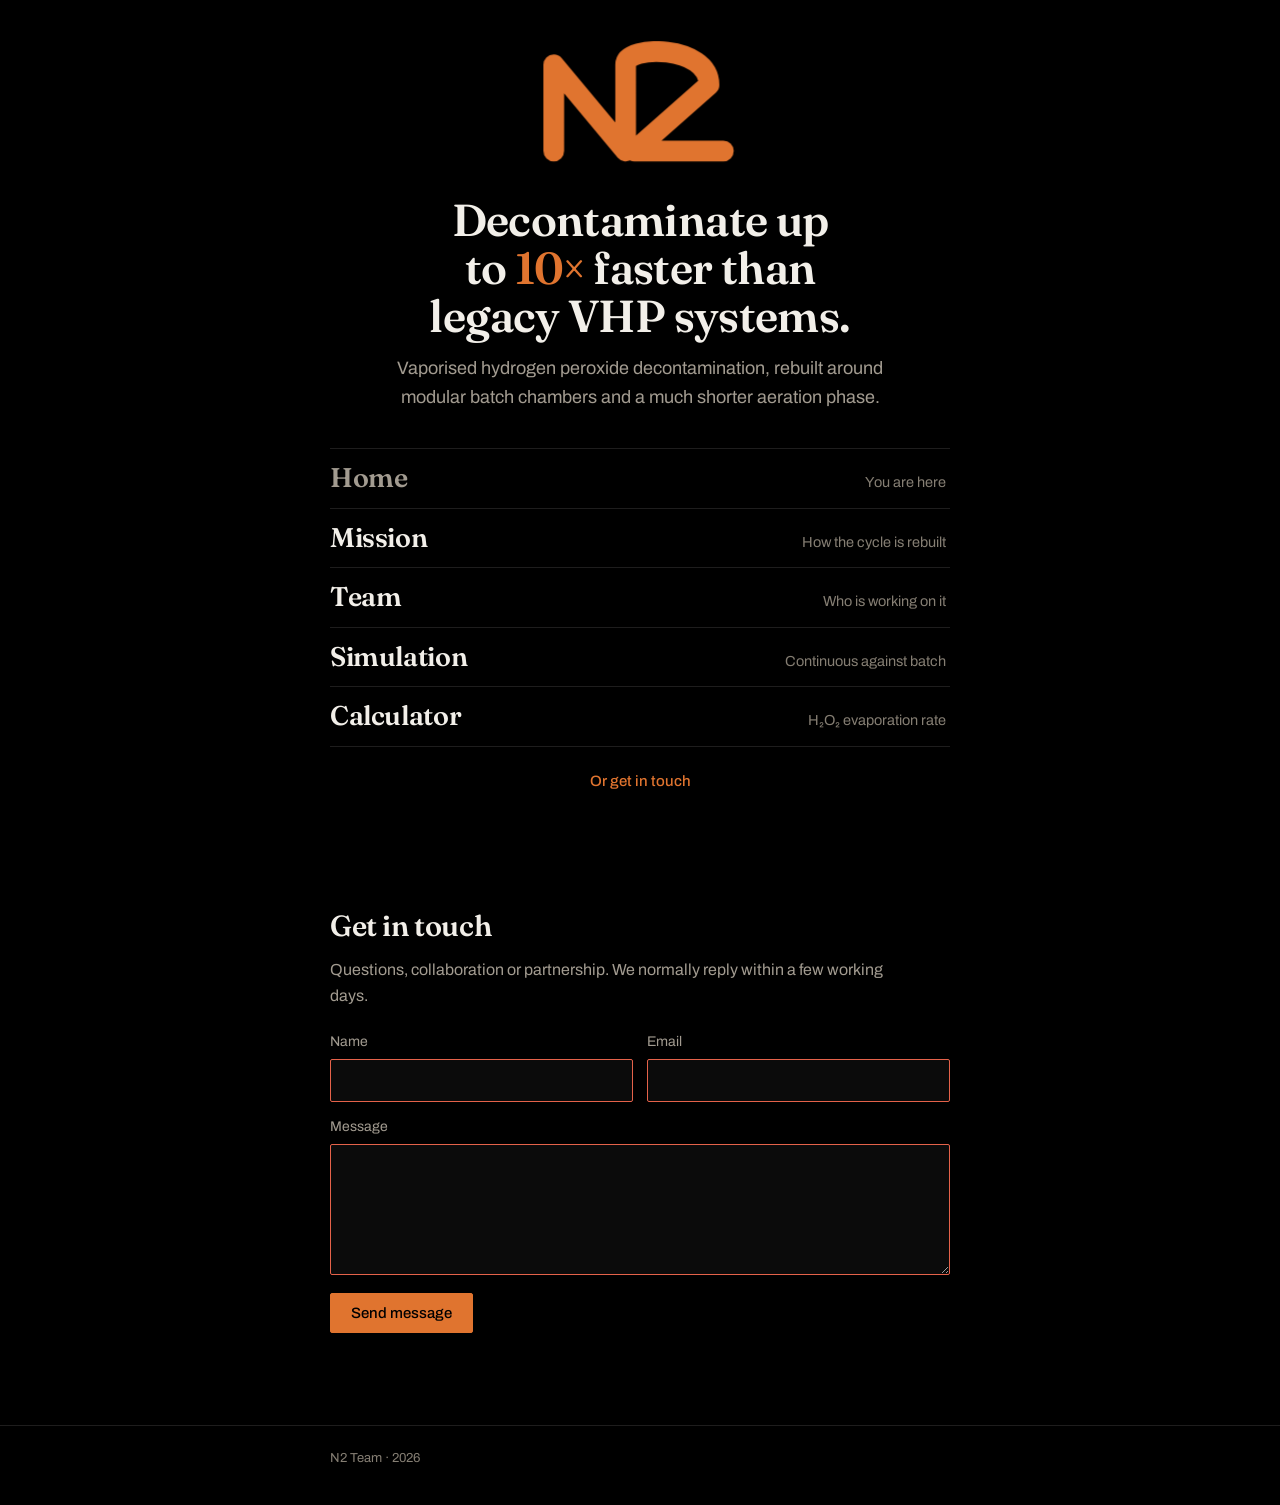
==== commit 936aeeac: "Small changes" ====
--- a/index.html
+++ b/index.html
@@ -9,46 +9,19 @@
   <link rel="stylesheet" href="assets/css/styles.css">
 </head>
 
-<body>
+<!-- no-rail: this page carries no left rail. The .pick list below is
+     the navigation, so the rail and the footer menu were the same
+     five choices offered three times over. -->
+<body class="no-rail">
 <a class="skip-link" href="#main">Skip to content</a>
-
-<header class="site-header">
-  <div class="container">
-    <nav class="nav" aria-label="Main">
-      <a class="brand" href="index.html">
-        <svg class="nav-logo" viewBox="0 0 400 240" aria-hidden="true">
-          <path d="M 50 200 L 50 50 L 175 200 L 175 50 C 175 15 320 15 320 85 L 190 200 L 345 200"
-                fill="none" stroke="currentColor" stroke-width="36"
-                stroke-linecap="round" stroke-linejoin="round"/>
-        </svg>
-        <span>
-          N2 Team
-          <small>VHP decontamination</small>
-        </span>
-      </a>
-
-      <button class="nav-toggle" data-nav-toggle aria-expanded="false" aria-controls="navLinks">
-        Menu
-      </button>
-
-      <div class="nav-links" id="navLinks" data-nav-links>
-        <a href="index.html">Home</a>
-        <a href="mission.html">Mission</a>
-        <a href="team.html">Team</a>
-        <a href="v4_continuous_vs_batch_animation.html">Simulation</a>
-        <a href="evaporation_calculator.html">Calculator</a>
-      </div>
-    </nav>
-  </div>
-</header>
 
 <main id="main">
 
   <section class="splash">
     <div class="container">
 
-      <!-- Draws itself in on load, then holds. Decorative: the wordmark
-           is already in the header and in the page title. -->
+      <!-- Draws itself in on load, then holds. Decorative: the name is
+           carried by the page title and the footer. -->
       <div class="hero-mark" aria-hidden="true">
         <svg viewBox="0 0 400 240" xmlns="http://www.w3.org/2000/svg">
           <path pathLength="1000"
@@ -147,12 +120,6 @@
 <footer>
   <div class="container">
     <div class="tiny">N2 Team &middot; <span data-year></span></div>
-    <div class="tiny">
-      <a href="mission.html">Mission</a> &middot;
-      <a href="team.html">Team</a> &middot;
-      <a href="v4_continuous_vs_batch_animation.html">Simulation</a> &middot;
-      <a href="evaporation_calculator.html">Calculator</a>
-    </div>
   </div>
 </footer>
 
@@ -214,12 +181,18 @@
   }
 
   @media (max-width: 760px){
-    .splash{ min-height: 0; padding-top: var(--s-5); }
+    .splash{ min-height: 0; padding-top: var(--s-6); }
     .hero-mark{ width: min(200px, 52vw); }
   }
 
   /* ---------- contact ---------- */
-  .contact-block{ max-width: 620px; }
+  /* Same column as the .pick list above, so the form's left edge lands
+     exactly under “Home” instead of drifting out to the container. */
+  .contact-block{
+    width: 100%;
+    max-width: var(--col);
+    margin-inline: auto;
+  }
   .contact-form{
     display: flex;
     flex-direction: column;
@@ -285,6 +258,14 @@
   }
   .contact-status.ok  { color: var(--brand-2); }
   .contact-status.err { color: var(--warn); }
+
+  /* The footer line sits in the same column too. */
+  .no-rail footer > .container{
+    width: min(var(--col), calc(100% - 56px));
+  }
+  @media (max-width: 760px){
+    .no-rail footer > .container{ width: calc(100% - 40px); }
+  }
 
   /* honeypot */
   .hp{
--- a/assets/css/styles.css
+++ b/assets/css/styles.css
@@ -56,6 +56,7 @@
   --radius:    2px;
   --radius-sm: 2px;
   --max:       1020px;
+  --col:       620px;    /* the landing column: .pick, and anything aligned to it */
   --measure:   62ch;
 
   /* Type — two faces, no monospace in the interface.
@@ -306,7 +307,7 @@
 
 /* ============================================================
    N2 mark, drifting faintly behind the page
-   Injected by main.js on pages carrying the shared header.
+   Injected by main.js on every page that loads this stylesheet.
    ============================================================ */
 .brand-watermark{
   position: fixed;
@@ -445,6 +446,8 @@
 
 @media (min-width: 761px){
   body{ padding-left: 210px; }
+  /* index.html carries no rail — its .pick list is the navigation */
+  body.no-rail{ padding-left: 0; }
 }
 
 /* ---------- Mobile: rail folds into a top bar ---------- */
@@ -594,7 +597,7 @@
    ============================================================ */
 .pick{
   width: 100%;
-  max-width: 620px;
+  max-width: var(--col);
   margin: var(--s-5) auto 0;
   text-align: left;
   border-top: 1px solid var(--border);
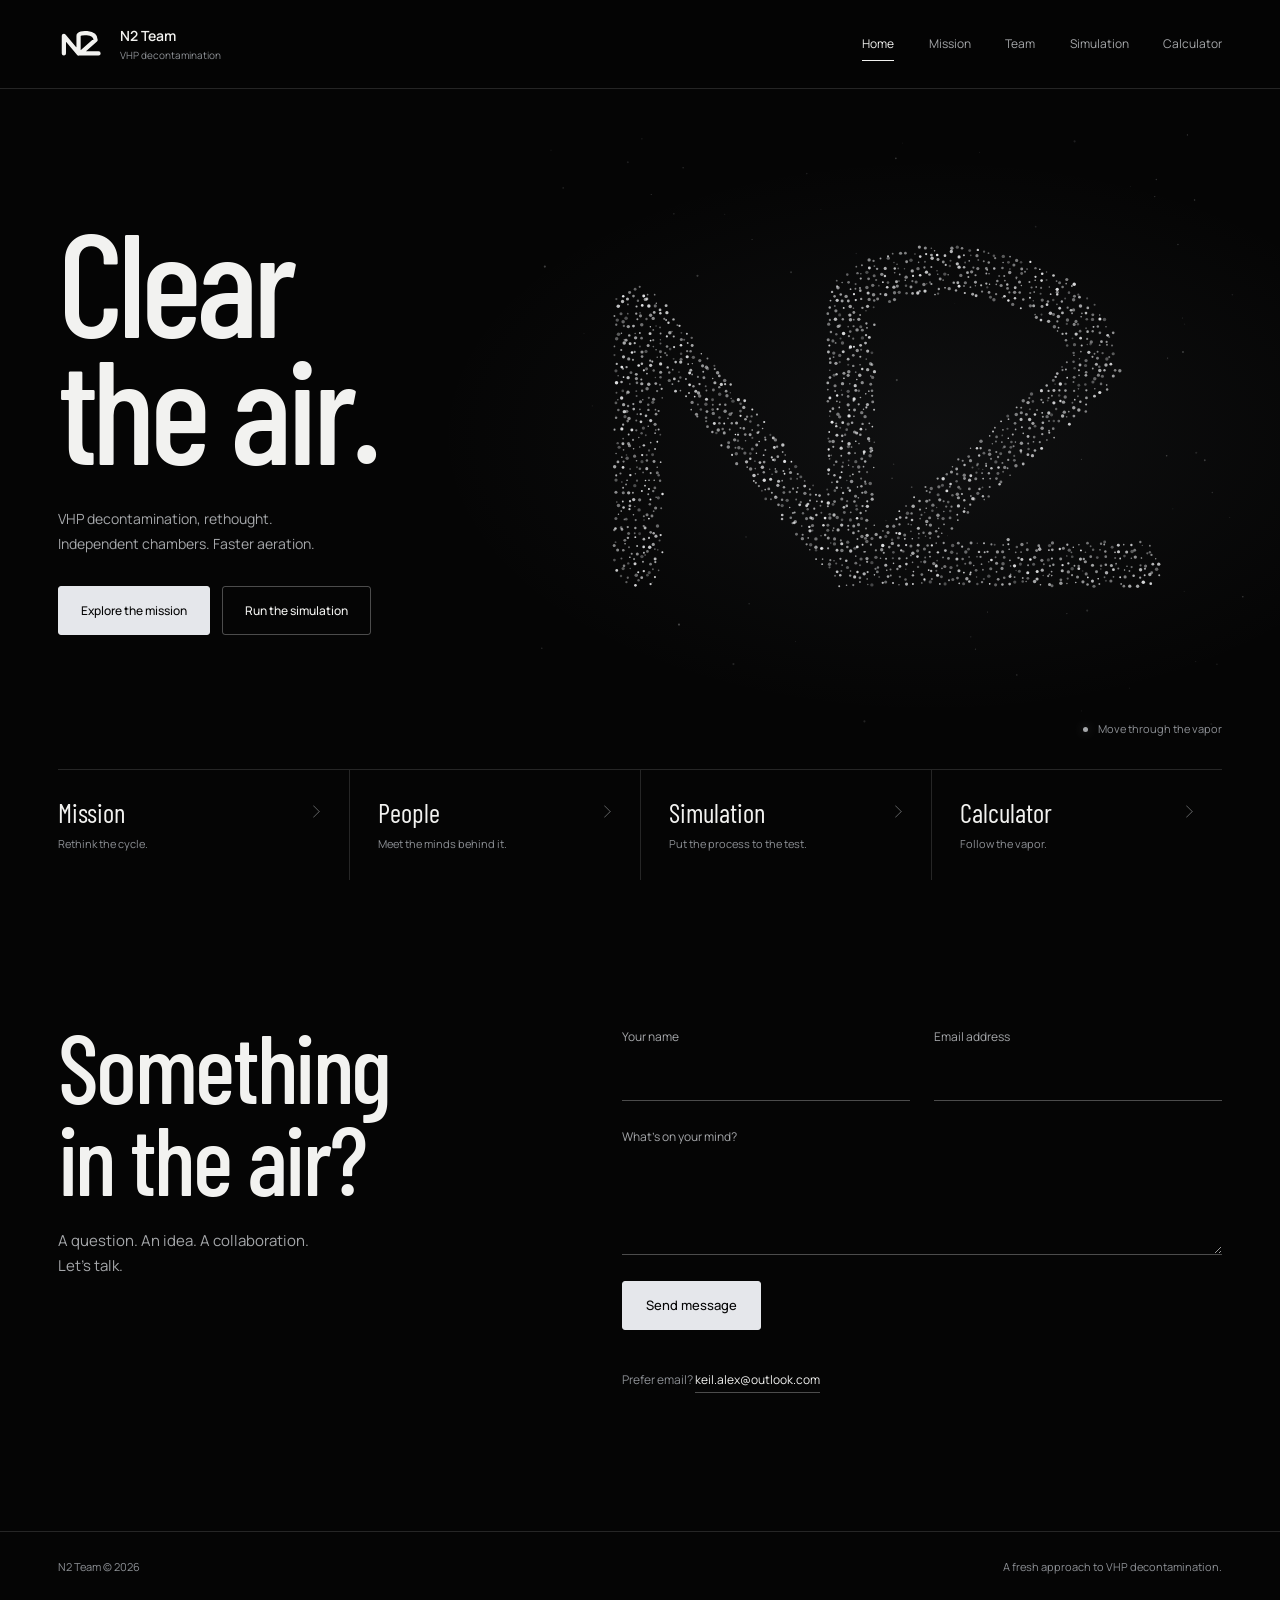
==== commit 0c328b82: "halfway there" ====
--- a/index.html
+++ b/index.html
@@ -3,281 +3,106 @@
 <head>
   <meta charset="utf-8">
   <meta name="viewport" content="width=device-width, initial-scale=1">
-  <meta name="theme-color" content="#000000">
-  <title>N2 Team — VHP decontamination</title>
-  <meta name="description" content="N2 Team. Vaporised hydrogen peroxide decontamination, rebuilt around modular batch chambers and a much shorter aeration phase.">
+  <meta name="theme-color" content="#050505">
+  <title>N2 Team — Clear the air.</title>
+  <meta name="description" content="VHP decontamination, rethought. Meet N2: independent batch chambers, faster aeration, and the research behind them.">
+  <link rel="preconnect" href="https://fonts.googleapis.com">
+  <link rel="preconnect" href="https://fonts.gstatic.com" crossorigin>
   <link rel="stylesheet" href="assets/css/styles.css">
+<link rel="icon" type="image/svg+xml" href="assets/images/favicon.svg">
 </head>
-
-<!-- no-rail: this page carries no left rail. The .pick list below is
-     the navigation, so the rail and the footer menu were the same
-     five choices offered three times over. -->
-<body class="no-rail">
+<body class="home-page">
 <a class="skip-link" href="#main">Skip to content</a>
+<header class="site-header">
+  <div class="container">
+    <nav class="nav" aria-label="Main">
+      <a class="brand" href="index.html" aria-label="N2 Team home">
+        <svg class="nav-logo" viewBox="0 0 400 240" aria-hidden="true">
+          <path d="M 50 200 L 50 50 L 175 200 L 175 50 C 175 15 320 15 320 85 L 190 200 L 345 200" fill="none" stroke="currentColor" stroke-width="36" stroke-linecap="round" stroke-linejoin="round"/>
+        </svg>
+        <span>N2 Team<small>VHP decontamination</small></span>
+      </a>
+      <button class="nav-toggle" data-nav-toggle aria-expanded="false" aria-controls="navLinks">Menu</button>
+      <div class="nav-links" id="navLinks" data-nav-links>
+        <a href="index.html">Home</a>
+        <a href="mission.html">Mission</a>
+        <a href="team.html">Team</a>
+        <a href="v4_continuous_vs_batch_animation.html">Simulation</a>
+        <a href="evaporation_calculator.html">Calculator</a>
+      </div>
+    </nav>
+  </div>
+</header>
 
 <main id="main">
-
-  <section class="splash">
-    <div class="container">
-
-      <!-- Draws itself in on load, then holds. Decorative: the name is
-           carried by the page title and the footer. -->
-      <div class="hero-mark" aria-hidden="true">
-        <svg viewBox="0 0 400 240" xmlns="http://www.w3.org/2000/svg">
-          <path pathLength="1000"
-                d="M 50 200 L 50 50 L 175 200 L 175 50 C 175 15 320 15 320 85 L 190 200 L 345 200"
-                fill="none" stroke-width="36"
-                stroke-linecap="round" stroke-linejoin="round"/>
-        </svg>
+  <section class="splash" aria-labelledby="splash-title">
+    <div class="container splash-grid">
+      <div class="splash-copy">
+        <h1 class="splash-title" id="splash-title"><span>Clear</span><span>the air.</span></h1>
+        <p class="splash-line">VHP decontamination, rethought.<br>Independent chambers. Faster aeration.</p>
+        <div class="cta-row">
+          <a class="btn primary" href="mission.html">Explore the mission</a>
+          <a class="btn" href="v4_continuous_vs_batch_animation.html">Run the simulation</a>
+        </div>
       </div>
-
-      <h1 class="splash-title">
-        Decontaminate up to <span class="fig">10&times;</span> faster
-        than legacy VHP systems.
-      </h1>
-
-      <p class="splash-line">
-        Vaporised hydrogen peroxide decontamination, rebuilt around modular
-        batch chambers and a much shorter aeration phase.
-      </p>
-
-      <nav class="pick" aria-label="Site">
-        <span class="pick-row" aria-current="page">
-          <span class="pick-label">Home</span>
-          <span class="pick-hint">You are here</span>
-        </span>
-
-        <a class="pick-row" href="mission.html">
-          <span class="pick-label">Mission</span>
-          <span class="pick-hint">How the cycle is rebuilt</span>
-        </a>
-
-        <a class="pick-row" href="team.html">
-          <span class="pick-label">Team</span>
-          <span class="pick-hint">Who is working on it</span>
-        </a>
-
-        <a class="pick-row" href="v4_continuous_vs_batch_animation.html">
-          <span class="pick-label">Simulation</span>
-          <span class="pick-hint">Continuous against batch</span>
-        </a>
-
-        <a class="pick-row" href="evaporation_calculator.html">
-          <span class="pick-label">Calculator</span>
-          <span class="pick-hint">H&#8322;O&#8322; evaporation rate</span>
-        </a>
-      </nav>
-
-      <p class="splash-contact">
-        <a class="xref" href="#contact">Or get in touch</a>
-      </p>
-
+      <div class="particle-stage">
+        <div class="hero-mark" data-particle-logo aria-hidden="true">
+          <svg viewBox="0 0 400 240" xmlns="http://www.w3.org/2000/svg">
+            <path d="M 50 200 L 50 50 L 175 200 L 175 50 C 175 15 320 15 320 85 L 190 200 L 345 200" fill="none" stroke-width="29" stroke-linecap="round" stroke-linejoin="round"/>
+          </svg>
+        </div>
+        <p class="particle-caption" aria-hidden="true"><span class="pointer-caption">Move through the vapor</span><span class="touch-caption">Touch the vapor</span></p>
+      </div>
     </div>
+    <nav class="container destination-strip" aria-label="Explore N2">
+      <a class="destination" href="mission.html"><span class="destination-title">Mission</span><span class="destination-note">Rethink the cycle.</span></a>
+      <a class="destination" href="team.html"><span class="destination-title">People</span><span class="destination-note">Meet the minds behind it.</span></a>
+      <a class="destination" href="v4_continuous_vs_batch_animation.html"><span class="destination-title">Simulation</span><span class="destination-note">Put the process to the test.</span></a>
+      <a class="destination" href="evaporation_calculator.html"><span class="destination-title">Calculator</span><span class="destination-note">Follow the vapor.</span></a>
+    </nav>
   </section>
 
-  <section class="section" id="contact">
-    <div class="container">
-      <div class="contact-block">
-        <h2>Get in touch</h2>
-        <p>Questions, collaboration or partnership. We normally reply within a few working days.</p>
-
-        <form id="contact-form"
-              class="contact-form"
-              action="https://formsubmit.co/keil.alex@outlook.com"
-              method="POST">
-          <input type="hidden" name="_subject" value="New contact via N2 website">
-          <input type="hidden" name="_template" value="table">
-          <input type="hidden" name="_captcha" value="false">
-          <!-- Honeypot: bots fill this, people never see it. -->
-          <input type="text" name="_honey" tabindex="-1" autocomplete="off" class="hp" aria-hidden="true">
-
-          <div class="contact-row">
-            <div class="contact-field">
-              <label class="field-label" for="cf-name">Name</label>
-              <input id="cf-name" name="name" type="text" required autocomplete="name">
-            </div>
-            <div class="contact-field">
-              <label class="field-label" for="cf-email">Email</label>
-              <input id="cf-email" name="email" type="email" required autocomplete="email">
-            </div>
+  <section class="contact-section" id="contact" aria-labelledby="contact-title">
+    <div class="container contact-block">
+      <div class="contact-intro">
+        <h2 id="contact-title">Something<br>in the air?</h2>
+        <p>A question. An idea. A collaboration.<br>Let's talk.</p>
+      </div>
+      <form id="contact-form" class="contact-form" action="https://formsubmit.co/keil.alex@outlook.com" method="POST">
+        <input type="hidden" name="_subject" value="New contact via N2 website">
+        <input type="hidden" name="_template" value="table">
+        <input type="hidden" name="_captcha" value="false">
+        <input type="text" name="_honey" tabindex="-1" autocomplete="off" class="hp" aria-hidden="true">
+        <div class="contact-row">
+          <div class="contact-field">
+            <label class="field-label" for="cf-name">Your name</label>
+            <input id="cf-name" name="name" type="text" required autocomplete="name">
           </div>
-
           <div class="contact-field">
-            <label class="field-label" for="cf-message">Message</label>
-            <textarea id="cf-message" name="message" rows="5" required></textarea>
+            <label class="field-label" for="cf-email">Email address</label>
+            <input id="cf-email" name="email" type="email" required autocomplete="email">
           </div>
-
-          <div class="contact-actions">
-            <button class="btn primary" type="submit" id="cf-submit">Send message</button>
-            <p class="contact-status" id="cf-status" role="status" aria-live="polite"></p>
-          </div>
-        </form>
-      </div>
+        </div>
+        <div class="contact-field">
+          <label class="field-label" for="cf-message">What's on your mind?</label>
+          <textarea id="cf-message" name="message" rows="3" required></textarea>
+        </div>
+        <div class="contact-actions">
+          <button class="btn primary" type="submit" id="cf-submit">Send message</button>
+          <p class="contact-status" id="cf-status" role="status" aria-live="polite"></p>
+        </div>
+        <p class="small-note">Prefer email? <a class="xref" href="mailto:keil.alex@outlook.com">keil.alex@outlook.com</a></p>
+      </form>
     </div>
   </section>
 </main>
 
 <footer>
   <div class="container">
-    <div class="tiny">N2 Team &middot; <span data-year></span></div>
+    <div class="tiny">N2 Team &copy; <span data-year></span></div>
+    <div class="tiny">A fresh approach to VHP decontamination.</div>
   </div>
 </footer>
-
-<style>
-  /* ---------- landing splash ---------- */
-  .splash{
-    display: flex;
-    align-items: center;
-    min-height: min(calc(100vh - 120px), 900px);
-    padding: var(--s-5) 0 var(--s-6);
-  }
-  .splash > .container{
-    display: flex;
-    flex-direction: column;
-    align-items: center;
-    text-align: center;
-  }
-
-  /* The mark draws itself once, then stays. */
-  .hero-mark{
-    width: min(230px, 34vw);
-    margin-bottom: var(--s-4);
-  }
-  .hero-mark svg{ width: 100%; height: auto; display: block; overflow: visible; }
-  .hero-mark path{
-    stroke: var(--brand);
-    stroke-dasharray: 1000;      /* the path carries pathLength="1000" */
-    stroke-dashoffset: 1000;
-    opacity: 0;
-    animation: hero-draw 2.8s var(--ease) .3s forwards;
-  }
-  @keyframes hero-draw{
-    0%  { stroke-dashoffset: 1000; opacity: 0; }
-    10% { opacity: 1; }
-    100%{ stroke-dashoffset: 0;    opacity: 1; }
-  }
-  @media (prefers-reduced-motion: reduce){
-    .hero-mark path{ animation: none; stroke-dashoffset: 0; opacity: 1; }
-  }
-
-  .splash-title{
-    max-width: 18ch;
-    font-size: clamp(31px, 3.5vw, 46px);
-    margin: 0 0 var(--s-3);
-  }
-  /* A measured figure, not a highlighted marketing word. */
-  .splash-title .fig{ color: var(--brand); }
-
-  .splash-line{
-    max-width: 52ch;
-    font-size: clamp(16px, 1.6vw, 18px);
-    color: var(--muted);
-    margin: 0;
-  }
-
-  .splash-contact{
-    margin: var(--s-4) 0 0;
-    font-size: 15px;
-  }
-
-  @media (max-width: 760px){
-    .splash{ min-height: 0; padding-top: var(--s-6); }
-    .hero-mark{ width: min(200px, 52vw); }
-  }
-
-  /* ---------- contact ---------- */
-  /* Same column as the .pick list above, so the form's left edge lands
-     exactly under “Home” instead of drifting out to the container. */
-  .contact-block{
-    width: 100%;
-    max-width: var(--col);
-    margin-inline: auto;
-  }
-  .contact-form{
-    display: flex;
-    flex-direction: column;
-    gap: var(--s-3);
-    margin-top: var(--s-4);
-  }
-  .contact-row{
-    display: grid;
-    grid-template-columns: minmax(0, 1fr) minmax(0, 1fr);
-    gap: var(--s-3);
-  }
-  @media (max-width: 640px){
-    .contact-row{ grid-template-columns: 1fr; }
-  }
-  .contact-field{
-    display: flex;
-    flex-direction: column;
-    gap: 5px;
-    min-width: 0;
-  }
-  .contact-field input,
-  .contact-field textarea{
-    width: 100%;
-    min-width: 0;
-    background: var(--panel);
-    border: 1px solid var(--border-strong);
-    color: var(--text);
-    border-radius: var(--radius);
-    padding: 10px 12px;
-    font-family: inherit;
-    font-size: 15px;
-    line-height: 1.45;
-    transition: border-color var(--t-med), background var(--t-med);
-  }
-  .contact-field textarea{ resize: vertical; min-height: 118px; }
-  .contact-field input:hover,
-  .contact-field textarea:hover{ border-color: var(--muted); }
-  .contact-field input:focus-visible,
-  .contact-field textarea:focus-visible{
-    outline: 2px solid var(--brand);
-    outline-offset: 1px;
-    border-color: var(--brand);
-    background: var(--panel-2);
-  }
-  .contact-field input:invalid:not(:placeholder-shown),
-  .contact-field textarea:invalid:not(:placeholder-shown){
-    border-color: var(--warn);
-  }
-
-  .contact-actions{
-    display: flex;
-    flex-wrap: wrap;
-    align-items: center;
-    gap: var(--s-3);
-    margin-top: var(--s-1);
-  }
-  /* Status is reported in place, next to the control that caused it. */
-  .contact-status{
-    margin: 0;
-    font-size: 14px;
-    color: var(--muted);
-    transition: color var(--t-med);
-  }
-  .contact-status.ok  { color: var(--brand-2); }
-  .contact-status.err { color: var(--warn); }
-
-  /* The footer line sits in the same column too. */
-  .no-rail footer > .container{
-    width: min(var(--col), calc(100% - 56px));
-  }
-  @media (max-width: 760px){
-    .no-rail footer > .container{ width: calc(100% - 40px); }
-  }
-
-  /* honeypot */
-  .hp{
-    position: absolute !important;
-    left: -10000px !important;
-    width: 1px !important;
-    height: 1px !important;
-    opacity: 0 !important;
-    pointer-events: none !important;
-  }
-</style>
-
 <script src="assets/js/main.js"></script>
 <script>
   /* Contact form: AJAX submit via FormSubmit, native fallback if JS fails. */
--- a/assets/css/styles.css
+++ b/assets/css/styles.css
@@ -1,879 +1,178 @@
-/* ============================================================
-   N2 Team — pitch black, minimalist
-   ------------------------------------------------------------
-   True #000 stock, one burnt-amber accent, warm ink, hairlines,
-   and a lot of space. The only decoration is the N2 mark: drawn
-   large and central on the landing page, drifting faintly behind
-   everything else.
+/* N2 / Noir. Vapor is the material; light is the accent. */
+@import url('https://fonts.googleapis.com/css2?family=Barlow+Condensed:wght@400;500;600&family=Manrope:wght@400;500;600;700&display=swap');
+:root {
+  color-scheme: dark;
+  --bg:#050505; --bg-2:#090a0b; --panel:#0e0f10; --panel-2:#17181a;
+  --text:#f2f2f0; --muted:#a5a7aa; --subtle:#8d9095;
+  --brand:#e5e7eb; --brand-deep:#fff; --brand-2:#91b7b1; --brand-3:#a5b3d1; --warn:#e8a090; --on-brand:#050505;
+  --brand-tint:rgba(229,231,235,.055); --chart-axis:rgba(242,242,240,.4); --chart-grid:rgba(242,242,240,.09);
+  --border:rgba(242,242,240,.14); --border-strong:rgba(242,242,240,.3);
+  --shadow:none; --shadow-lift:0 12px 40px rgba(0,0,0,.2); --radius:3px; --radius-sm:2px;
+  --max:2400px; --col:720px; --measure:62ch; --gutter:clamp(22px,4.5vw,108px);
+  --display:'Barlow Condensed','Arial Narrow',Impact,sans-serif;
+  --sans:'Manrope',ui-sans-serif,system-ui,-apple-system,'Segoe UI',sans-serif;
+  --mono:ui-monospace,SFMono-Regular,Consolas,monospace;
+  --s-1:4px; --s-2:8px; --s-3:16px; --s-4:24px; --s-5:40px; --s-6:64px; --s-7:104px;
+  --ease:cubic-bezier(.22,1,.36,1); --ease-in:cubic-bezier(.45,0,.75,.2);
+  --t-fast:.25s var(--ease); --t-med:.45s var(--ease); --t-slow:.8s var(--ease);
+}
+*{box-sizing:border-box}
+html{background:var(--bg);scroll-padding-top:110px}
+html,body{margin:0;padding:0}
+body{min-height:100svh;display:flex;flex-direction:column;background:var(--bg);color:var(--text);font:400 15px/1.7 var(--sans);-webkit-font-smoothing:antialiased}
+main{flex:1 0 auto;min-width:0} footer{flex-shrink:0}
+a{color:inherit;text-decoration:none}
+button,input,select,textarea{font:inherit}
+button,a,input,select,textarea,summary{-webkit-tap-highlight-color:transparent}
+button,summary{cursor:pointer} button:disabled{cursor:wait;opacity:.55}
+img,video,svg{max-width:100%}
+::selection{color:var(--bg);background:var(--brand)}
+:focus-visible{outline:2px solid var(--brand);outline-offset:5px}
+.container{width:min(var(--max),calc(100% - var(--gutter)*2));margin-inline:auto}
+.skip-link{position:absolute;width:1px;height:1px;overflow:hidden;clip-path:inset(50%)}
+.skip-link:focus{clip-path:none;width:auto;height:auto;top:10px;left:12px;padding:12px;background:var(--panel);z-index:200}
 
-   Every transition is soft and slow by design. Leaving a page
-   plays the vapour transition (see "Evaporation" below): content
-   rises, disperses and blurs out, which is the one piece of
-   motion on this site that is allowed to be theatrical.
+/* One horizontal, fluid navigation on every core page. */
+.site-header{position:sticky;top:0;z-index:60;background:rgba(5,5,5,.93);border-bottom:1px solid var(--border);backdrop-filter:blur(16px)}
+.nav{display:flex;align-items:center;justify-content:space-between;gap:32px;min-height:88px}
+.brand{display:inline-flex;align-items:center;gap:15px;flex:0 0 auto;font-weight:600;font-size:14px;line-height:1.25}
+.brand>span{display:flex;flex-direction:column;gap:4px}
+.brand small{color:var(--subtle);font-size:10px;font-weight:400}
+.nav-logo{display:block;width:47px;height:30px}
+.nav-links{display:flex;align-items:center;gap:clamp(20px,2.7vw,54px)}
+.nav-links a{color:var(--muted);font-size:12px;position:relative;padding:12px 0;transition:color var(--t-med)}
+.nav-links a::after{content:'';position:absolute;left:0;right:0;bottom:5px;height:1px;background:var(--text);transform:scaleX(0);transform-origin:left;transition:transform var(--t-med)}
+.nav-links a:hover,.nav-links a.active{color:var(--text)}
+.nav-links a:hover::after,.nav-links a.active::after{transform:scaleX(1)}
+.nav-toggle{display:none;background:transparent;color:var(--text);border:1px solid var(--border-strong);padding:9px 15px;font-size:13px}
 
-   Rules of the house:
-     - no gradients, no glows, no coloured shadows, no backdrop blur
-     - no monospaced type in the interface (see --mono below)
-     - no section numbering, no badges above headings
-     - every text/background pair clears WCAG AA (4.5:1)
-   ============================================================ */
+/* A wide stage: [headline / action] [particle mark], with destinations beneath. */
+.splash{position:relative;overflow:clip}
+.splash-grid{display:grid;grid-template-columns:.87fr 1.13fr;align-items:center;min-height:clamp(580px,calc(100svh - 220px),1100px)}
+.splash-copy{position:relative;z-index:2;padding:64px 0 70px}
+.splash-title{font-size:clamp(88px,11.4vw,240px);line-height:.87;font-weight:500;letter-spacing:-.035em;margin:0 0 35px}
+.splash-title>span{display:block}
+.splash-line{max-width:34ch;font-size:clamp(14px,1.05vw,20px);line-height:1.8}
+.splash-copy .cta-row{margin-top:30px;gap:12px}
+.splash-copy .btn{font-size:12px;padding:14px 22px}
+.particle-stage{min-width:0;align-self:stretch;display:flex;align-items:center;justify-content:center;position:relative;isolation:isolate}
+.particle-stage::before{content:'';position:absolute;z-index:-1;inset:7% -22% 5% -25%;background:radial-gradient(ellipse at 55% 50%,rgba(145,154,165,.075),transparent 66%)}
+.hero-mark{position:relative;width:112%;flex-shrink:0;aspect-ratio:1.24}
+.hero-mark svg{position:absolute;width:100%;height:100%;inset:0;padding:8%;overflow:visible;color:var(--brand);transition:opacity .5s ease}
+.hero-mark svg path{stroke:currentColor}
+.hero-mark canvas{position:absolute;width:100%;height:100%;inset:0}
+.hero-mark.particle-ready svg{opacity:0}
+.particle-caption{position:absolute;bottom:30px;right:0;margin:0;color:var(--subtle);font-size:11px;display:flex;align-items:center;gap:10px}
+.particle-caption::before{content:'';display:block;width:5px;height:5px;border-radius:50%;background:var(--muted);box-shadow:0 0 12px rgba(255,255,255,.3)}
+.touch-caption{display:none}
+.destination-strip{display:grid;grid-template-columns:repeat(4,minmax(0,1fr));border-top:1px solid var(--border)}
+.destination{position:relative;padding:25px 28px 26px 0;transition:color var(--t-med)}
+.destination+.destination{padding-left:28px;border-left:1px solid var(--border)}
+.destination-title{display:block;font-family:var(--display);font-size:clamp(25px,2.1vw,38px);line-height:1.3}
+.destination-note{display:block;color:var(--subtle);font-size:11px;margin-top:5px}
+.destination::after{content:'';position:absolute;width:18px;height:18px;border-top:1px solid var(--muted);border-right:1px solid var(--muted);right:26px;top:32px;transform:scale(.45) rotate(45deg);transition:transform var(--t-med),filter var(--t-med)}
+.destination:hover::after{transform:translateX(6px) scale(.6) rotate(45deg);filter:drop-shadow(0 0 7px var(--muted))}
+.destination:hover .destination-title{color:var(--brand-deep)}
 
-@import url('https://fonts.googleapis.com/css2?family=Archivo:wght@400;500;600;700&family=Fraunces:opsz,wght@9..144,500;9..144,600;9..144,700&display=swap');
+/* Type and content: broad layouts, short reading measures. */
+h1,h2,h3{color:var(--text);margin:0 0 var(--s-3);text-wrap:balance}
+h1,h2{font-family:var(--display);font-weight:500;letter-spacing:-.025em}
+h1{font-size:clamp(56px,7vw,136px);line-height:.98}
+h2{font-size:clamp(34px,3.6vw,66px);line-height:1.06}
+h3{font:600 17px/1.4 var(--sans)}
+p{max-width:var(--measure);margin:0 0 var(--s-3);color:var(--muted)} p:last-child{margin-bottom:0}
+strong{color:var(--text);font-weight:600}
+.lede{max-width:54ch;font-size:clamp(16px,1.35vw,21px);line-height:1.7;margin-top:24px}
+.small-note{color:var(--subtle);font-size:12px;margin-top:14px}
+.tiny{color:var(--subtle);font-size:11px} .tiny a:hover{color:var(--text)}
+.fig{font-variant-numeric:tabular-nums}
+.hero{padding-top:clamp(55px,7vw,128px)} .hero h1{max-width:20ch}
+.section{padding:var(--s-6) 0 var(--s-7)}
+.sec{border-top:1px solid var(--border);padding-top:var(--s-5);margin-top:var(--s-6)} .sec:first-child{margin-top:0}
+.sec>p{max-width:60ch}
+.mission-grid{display:grid;grid-template-columns:repeat(2,minmax(0,1fr));gap:clamp(35px,6vw,120px)}
+.mission-grid>.sec{margin-top:0} .mission-grid h2{max-width:20ch} .mission-grid+.sec{margin-top:90px}
+.list{list-style:none;padding:0;margin:25px 0 0;max-width:var(--measure)}
+.list li{padding:10px 0 10px 19px;position:relative;color:var(--muted);font-size:14px}
+.list li::before{content:'';position:absolute;width:5px;height:5px;border:1px solid var(--subtle);border-radius:50%;left:0;top:21px}
+.hr{border:0;border-top:1px solid var(--border);margin:24px 0}
+.docref{width:100%;border-collapse:collapse;margin-top:var(--s-5)}
+.docref tr{border-bottom:1px solid var(--border)} .docref td{padding:23px 20px 23px 0}
+.docref td:last-child{text-align:right;width:1%;white-space:nowrap;padding-right:0}
+.docref a.ref{font-weight:500;font-size:16px;transition:opacity var(--t-med)} .docref a.ref:hover{opacity:.6}
+.docref td:last-child a.ref{font-size:12px}
+.docref .desc{color:var(--subtle);display:block;margin-top:4px;font-size:12px}
+.roster{margin-top:8px}
+.roster-row{display:grid;grid-template-columns:1.2fr 1fr auto;align-items:center;gap:25px;padding:clamp(28px,4vw,65px) 0;border-bottom:1px solid var(--border)}
+.roster-row .who{font:500 clamp(38px,5vw,88px)/1 var(--display);letter-spacing:-.025em}
+.roster-row .what{color:var(--muted);font-size:14px} .roster-row .contact{font-size:12px} .roster-row .none{color:var(--subtle)}
+.roster-row a:hover{text-decoration:underline;text-underline-offset:5px}
 
-:root{
-  /* Stock — pitch black */
-  --bg:        #000000;
-  --bg-2:      #060606;
-  --panel:     #0b0b0b;
-  --panel-2:   #141414;
+.btn{position:relative;display:inline-flex;align-items:center;justify-content:center;gap:8px;padding:13px 23px;border:1px solid var(--border-strong);border-radius:var(--radius);background:transparent;color:var(--text);font:500 13px/1.6 var(--sans);cursor:pointer;transition:background var(--t-med),color var(--t-med),border-color var(--t-med),box-shadow var(--t-med)}
+.btn:hover{border-color:var(--text);background:rgba(255,255,255,.055);box-shadow:0 0 30px rgba(255,255,255,.045)}
+.btn.primary{background:var(--brand);color:var(--on-brand);border-color:var(--brand)}
+.btn.primary:hover{background:var(--brand-deep);border-color:var(--brand-deep);box-shadow:0 0 28px rgba(255,255,255,.12)}
+.btn.secondary{color:var(--text)}
+.cta-row{display:flex;flex-wrap:wrap;gap:12px;margin-top:var(--s-4)}
+.xref{color:var(--text);border-bottom:1px solid var(--border-strong);padding-bottom:4px;transition:border-color var(--t-med)} .xref:hover{border-color:var(--text)}
+.card{background:var(--panel);border:1px solid var(--border);border-radius:var(--radius)} .card.pad{padding:var(--s-4)} .card.pad-lg{padding:var(--s-5)}
+.field-label{color:var(--muted);font-size:12px}
 
-  /* Ink — warm white, so pure black never reads as a dead screen */
-  --text:      #f2efe9;   /* 18.30:1 */
-  --muted:     #a29b90;   /*  7.63:1 */
-  --subtle:    #857e73;   /*  5.23:1 */
+/* Contact stays in the page, with native validation and AJAX status. */
+.contact-section{padding-block:clamp(80px,11vw,190px)}
+.contact-block{display:grid;grid-template-columns:.87fr 1.13fr;gap:clamp(45px,8vw,150px)}
+.contact-intro h2{font-size:clamp(64px,7.5vw,150px);line-height:.95;max-width:8ch}
+.contact-intro p{margin-top:25px;max-width:30ch}
+.contact-form{display:flex;flex-direction:column;gap:26px;padding-top:7px}
+.contact-row{display:grid;grid-template-columns:repeat(2,minmax(0,1fr));gap:24px}
+.contact-field{min-width:0;display:flex;flex-direction:column;gap:7px}
+.contact-field input,.contact-field textarea{width:100%;min-width:0;background:transparent;color:var(--text);border:0;border-bottom:1px solid var(--border-strong);border-radius:0;padding:10px 0;font-size:15px;transition:border-color var(--t-med)}
+.contact-field input:hover,.contact-field textarea:hover{border-color:var(--text)}
+.contact-field input:focus-visible,.contact-field textarea:focus-visible{outline:none;border-color:var(--text);box-shadow:0 1px 0 var(--text)}
+.contact-field textarea{resize:vertical;min-height:100px}
+.contact-actions{display:flex;align-items:center;flex-wrap:wrap;gap:20px}
+.contact-status{font-size:12px;margin:0} .contact-status.ok{color:var(--brand-2)} .contact-status.err{color:var(--warn)}
+.hp{position:absolute!important;left:-10000px!important;width:1px!important;height:1px!important;opacity:0!important;pointer-events:none!important}
+footer,.footer{border-top:1px solid var(--border);padding:26px 0 32px}
+footer .container,.footer .container{display:flex;justify-content:space-between;gap:20px;flex-wrap:wrap}
 
-  /* One accent carries the site. The second and third exist only
-     for the calculator's plotted series. */
-  --brand:      #e0742f;  /*  6.71:1 */
-  --brand-deep: #f0995e;
-  --brand-2:    #4fc0ad;
-  --brand-3:    #7fa8e0;
-  --warn:       #e5624a;
-  --on-brand:   #000000;
-  --brand-tint: rgba(224,116,47,.07);
+/* JS owns departure animations and keeps the real document intact. */
+.vapor-canvas{position:fixed;inset:0;width:100%;height:100%;pointer-events:none;z-index:100}
+html.is-leaving{cursor:progress} html.is-leaving body{pointer-events:none}
+@keyframes condense{from{opacity:0;filter:blur(9px);transform:translateY(10px)}to{opacity:1;filter:blur(0);transform:none}}
+@media(prefers-reduced-motion:no-preference){html{scroll-behavior:smooth}.splash-copy,.hero>.container{animation:condense 1s var(--ease) backwards}.splash-copy{animation-delay:.1s}}
 
-  /* Chart ink — canvases read these so plots follow the theme */
-  --chart-axis: rgba(242,239,233,.36);
-  --chart-grid: rgba(242,239,233,.07);
-
-  /* Rules */
-  --border:        rgba(242,239,233,.12);
-  --border-strong: rgba(242,239,233,.26);
-  --shadow:        none;
-  --shadow-lift:   none;
-
-  /* Geometry */
-  --radius:    2px;
-  --radius-sm: 2px;
-  --max:       1020px;
-  --col:       620px;    /* the landing column: .pick, and anything aligned to it */
-  --measure:   62ch;
-
-  /* Type — two faces, no monospace in the interface.
-     --mono is a plain system stack kept only for preformatted
-     numeric output whose columns must line up (the calculator's
-     results dump and its canvas ticks). Never use it for chrome. */
-  --display: "Fraunces", "Iowan Old Style", Georgia, "Times New Roman", serif;
-  --sans:    "Archivo", ui-sans-serif, system-ui, -apple-system, "Segoe UI", Helvetica, Arial, sans-serif;
-  --mono:    ui-monospace, SFMono-Regular, Menlo, Consolas, "Liberation Mono", monospace;
-
-  /* Spacing scale — used deliberately, not uniformly */
-  --s-1: 4px;  --s-2: 8px;  --s-3: 14px; --s-4: 22px;
-  --s-5: 36px; --s-6: 58px; --s-7: 92px;
-
-  /* Motion — soft. Nothing snaps. */
-  --ease:      cubic-bezier(.22, 1, .36, 1);   /* long, gentle settle */
-  --ease-in:   cubic-bezier(.45, 0, .75, .2);  /* accelerates away  */
-  --t-fast:    .3s  var(--ease);
-  --t-med:     .5s  var(--ease);
-  --t-slow:    .8s  var(--ease);
-
-  /* Evaporation timings, shared by CSS and main.js */
-  --vapor-out: 640ms;
-  --vapor-in:  680ms;
+@media(min-width:2000px){body{font-size:17px}.nav{min-height:105px}.nav-links a{font-size:14px}}
+@media(max-width:1000px){
+  .brand small{display:none}.nav-links{gap:24px}.splash-grid{min-height:580px}
+  .splash-title{font-size:clamp(86px,12vw,120px)}.splash-copy .cta-row{flex-direction:column;align-items:flex-start}
+  .destination::after{right:8px}.destination+.destination{padding-left:18px}.destination-note{max-width:18ch}
 }
-
-/* ------------------------------------------------------------
-   Light variant — the cream paper palette, kept tuned but not
-   automatic. Switch a page with <html data-theme="light">.
-   ------------------------------------------------------------ */
-:root[data-theme="light"]{
-  --bg:        #f2ede1;
-  --bg-2:      #e9e1d0;
-  --panel:     #fbf8f0;
-  --panel-2:   #f4eee1;
-
-  --text:      #1a1612;
-  --muted:     #574c3f;   /* 7.16:1 */
-  --subtle:    #756a5c;   /* 4.53:1 */
-
-  --brand:      #9c4221;  /* 5.59:1 */
-  --brand-deep: #7a3318;
-  --brand-2:    #1f5f52;
-  --brand-3:    #2f4a7a;
-  --warn:       #a32d18;
-  --on-brand:   #fbf8f0;
-  --brand-tint: rgba(156,66,33,.08);
-
-  --chart-axis: rgba(26,22,18,.45);
-  --chart-grid: rgba(26,22,18,.10);
-
-  --border:        rgba(26,22,18,.17);
-  --border-strong: rgba(26,22,18,.38);
+@media(max-width:760px){
+  :root{--s-6:48px;--s-7:72px}
+  .nav{min-height:72px;gap:16px}.nav-toggle{display:block}
+  .nav-links{position:absolute;top:100%;left:0;right:0;display:none;flex-direction:column;align-items:stretch;gap:0;padding:14px var(--gutter) 24px;background:var(--bg);border-bottom:1px solid var(--border)}
+  .nav-links.open{display:flex}.nav-links a{font-size:17px;padding:12px 0}.nav-links a::after{right:auto;width:30px}
+  .splash-grid{grid-template-columns:1fr;min-height:0;position:relative}.splash-copy{padding:58px 0 24px}
+  .splash-title{font-size:clamp(100px,19vw,144px);margin-bottom:24px}.splash-title>span{display:inline}.splash-title>span+span::before{content:' '}
+  .splash-line{max-width:38ch}.splash-copy .cta-row{flex-direction:row}
+  .particle-stage{min-height:280px;margin:-18px -10px 0}.hero-mark{width:min(100%,550px);aspect-ratio:1.75}
+  .particle-caption{bottom:12px;right:12px;font-size:10px}
+  .destination-strip{grid-template-columns:repeat(2,minmax(0,1fr))}.destination{padding:22px 28px 22px 0}
+  .destination+.destination{padding-left:20px}.destination:nth-child(3){padding-left:0;border-left:0}.destination:nth-child(n+3){border-top:1px solid var(--border)}
+  .destination-note{max-width:none;font-size:10px}.destination::after{top:28px;right:12px}
+  .mission-grid{grid-template-columns:1fr;gap:50px}.contact-block{grid-template-columns:1fr;gap:40px}
+  .contact-intro h2{max-width:none}.contact-intro p{max-width:40ch}
+  .roster-row{grid-template-columns:1fr auto;gap:14px}.roster-row .who{grid-column:1/-1}.roster-row .what{font-size:12px}
+  .contact-row{gap:18px}
 }
-
-*{ box-sizing: border-box; }
-html, body{ margin:0; padding:0; }
-
-html{ background: var(--bg); }
-@media (prefers-reduced-motion: no-preference){
-  html{ scroll-behavior: smooth; }
+@media(max-width:400px){
+  .splash-title{font-size:92px}.splash-copy .btn{padding:12px 15px;font-size:11px}
+  .contact-row{grid-template-columns:1fr;gap:26px}.destination-title{font-size:25px}.destination-note{max-width:18ch}.docref .desc{max-width:27ch}
 }
-
-body{
-  font-family: var(--sans);
-  font-size: 16px;
-  font-weight: 400;
-  line-height: 1.62;
-  color: var(--text);
-  background: var(--bg);
-  -webkit-font-smoothing: antialiased;
-  -moz-osx-font-smoothing: grayscale;
-  min-height: 100vh;
-  display: flex;
-  flex-direction: column;
+@media(pointer:coarse){.pointer-caption{display:none}.touch-caption{display:inline}}
+@media(prefers-reduced-motion:reduce){
+  html{scroll-behavior:auto!important}
+  *,*::before,*::after{animation-duration:.01ms!important;animation-iteration-count:1!important;transition-duration:.01ms!important}
+  .particle-caption,.vapor-canvas{display:none}
 }
-
-main{ flex: 1 0 auto; }
-footer, .footer{ flex-shrink: 0; }
-
-a{ color: inherit; text-decoration: none; }
-
-.container{
-  width: min(var(--max), calc(100% - 56px));
-  margin: 0 auto;
-}
-@media (max-width: 760px){
-  .container{ width: calc(100% - 40px); }
-}
-
-::selection{ background: var(--brand); color: var(--on-brand); }
-
-/* Real content sits above the drifting mark layer */
-.site-header, main, footer, .footer{ position: relative; z-index: 1; }
-
-/* ============================================================
-   EVAPORATION
-   ------------------------------------------------------------
-   Arriving, the page condenses out of the air: regions fade up
-   from a blur, staggered top to bottom.
-
-   Leaving, main.js marks every atom (headings, paragraphs, list
-   rows, buttons, nav links, the mark) with a randomised delay and
-   drift, splits display text into per-character spans, then adds
-   .is-leaving. Everything rises, spreads, blurs and thins out —
-   letters going at slightly different moments so the script looks
-   like it is boiling off rather than sliding away.
-
-   Randomised per element by JS:
-     --vd  delay        --vx  horizontal drift     --vr  rotation
-   Per character:
-     --cd  delay        --cx  drift x              --cy  rise
-   ============================================================ */
-
-@keyframes vapor-in{
-  from{
-    opacity: 0;
-    filter: blur(11px);
-    transform: translate3d(0, 16px, 0) scale(.994);
-  }
-  to{
-    opacity: 1;
-    filter: blur(0);
-    transform: none;
-  }
-}
-
-@keyframes vapor-out{
-  0%{
-    opacity: 1;
-    filter: blur(0);
-    transform: translate3d(0, 0, 0) scale(1) rotate(0deg);
-  }
-  45%{
-    opacity: .55;
-    filter: blur(3px);
-  }
-  100%{
-    opacity: 0;
-    filter: blur(13px);
-    transform:
-      translate3d(var(--vx, 0px), -52px, 0)
-      scale(1.06)
-      rotate(var(--vr, 0deg));
-  }
-}
-
-/* Characters break up further and travel further than their block */
-@keyframes vapor-char{
-  0%{
-    opacity: 1;
-    filter: blur(0);
-    transform: translate3d(0, 0, 0) scale(1) rotate(0deg);
-  }
-  100%{
-    opacity: 0;
-    filter: blur(9px);
-    transform:
-      translate3d(var(--cx, 0px), var(--cy, -60px), 0)
-      scale(1.35)
-      rotate(var(--cr, 0deg));
-  }
-}
-
-/* ---------- arrival ---------- */
-.site-header,
-main,
-footer, .footer{
-  animation: vapor-in var(--vapor-in) var(--ease) backwards;
-}
-main{ animation-delay: 60ms; }
-footer, .footer{ animation-delay: 150ms; }
-
-/* inside main, blocks settle one after another */
-main .container > *{
-  animation: vapor-in var(--vapor-in) var(--ease) backwards;
-}
-main .container > *:nth-child(1){ animation-delay:  90ms; }
-main .container > *:nth-child(2){ animation-delay: 160ms; }
-main .container > *:nth-child(3){ animation-delay: 225ms; }
-main .container > *:nth-child(4){ animation-delay: 285ms; }
-main .container > *:nth-child(5){ animation-delay: 340ms; }
-main .container > *:nth-child(n+6){ animation-delay: 390ms; }
-
-/* ---------- departure ---------- */
-html.is-leaving,
-html.is-leaving body{
-  /* the stock stays; only what is printed on it boils off */
-  background: var(--bg);
-}
-html.is-leaving *{
-  /* nothing is clickable once it has started to go */
-  pointer-events: none !important;
-}
-/* Drop the arrival animation before departing. Atoms are excluded:
-   this selector is more specific than the [data-vapor-atom] rule
-   below, so without the :not() it would cancel their departure. */
-html.is-leaving .site-header,
-html.is-leaving main,
-html.is-leaving footer,
-html.is-leaving .footer,
-html.is-leaving main .container > :not([data-vapor-atom]){
-  animation: none;
-}
-
-html.is-leaving [data-vapor-atom]{
-  animation: vapor-out var(--vapor-out) var(--ease-in) var(--vd, 0ms) both;
-  will-change: opacity, filter, transform;
-}
-
-html.is-leaving .ch{
-  display: inline-block;
-  animation: vapor-char var(--vapor-out) var(--ease-in) var(--cd, 0ms) both;
-  will-change: opacity, filter, transform;
-}
-html.is-leaving .word{ display: inline-block; white-space: nowrap; }
-
-/* The marks thin out too, but only as a fade: blurring a
-   full-viewport fixed layer costs a lot and shows nothing. */
-@keyframes vapor-fade{ to{ opacity: 0; } }
-html.is-leaving .brand-watermark{
-  animation: vapor-fade calc(var(--vapor-out) + 120ms) var(--ease-in) both;
-}
-
-@media (prefers-reduced-motion: reduce){
-  *{
-    animation-duration: .01ms !important;
-    animation-iteration-count: 1 !important;
-    transition-duration: .01ms !important;
-  }
-}
-
-/* ============================================================
-   Skip link
-   ============================================================ */
-.skip-link{
-  position:absolute; left:-999px; top:auto;
-  width:1px; height:1px; overflow:hidden;
-}
-.skip-link:focus{
-  left: 14px; top: 14px; width:auto; height:auto;
-  padding: 10px 13px;
-  background: var(--panel); color: var(--text);
-  border: 1px solid var(--brand);
-  font-size: 14px;
-  z-index: 9999;
-}
-
-/* ============================================================
-   N2 mark, drifting faintly behind the page
-   Injected by main.js on every page that loads this stylesheet.
-   ============================================================ */
-.brand-watermark{
-  position: fixed;
-  inset: 0;
-  z-index: 0;
-  pointer-events: none;
-  overflow: hidden;
-}
-.n2-mark{
-  position: absolute;
-  width: var(--size, 260px);
-}
-.n2-mark svg{ width: 100%; height: auto; display: block; }
-.n2-mark path{
-  stroke: var(--brand);
-  stroke-dasharray: 1000;      /* the path carries pathLength="1000" */
-  stroke-dashoffset: 1000;
-  opacity: 0;
-  will-change: stroke-dashoffset, opacity;
-  animation: n2-draw var(--dur, 16s) var(--ease) var(--delay, 0s) infinite;
-}
-@keyframes n2-draw{
-  0%   { stroke-dashoffset: 1000; opacity: 0; }
-  12%  { opacity: var(--peak, .1); }
-  46%  { stroke-dashoffset: 0; opacity: var(--peak, .1); }   /* drawn */
-  72%  { stroke-dashoffset: 0; opacity: var(--peak, .1); }   /* hold  */
-  91%  { stroke-dashoffset: 0; opacity: 0; }                  /* fade  */
-  100% { stroke-dashoffset: 1000; opacity: 0; }               /* loop  */
-}
-@media (max-width: 760px){
-  .brand-watermark{ display: none; }
-}
-@media (prefers-reduced-motion: reduce){
-  .n2-mark path{
-    animation: none;
-    stroke-dashoffset: 0;
-    opacity: var(--peak, .08);
-  }
-}
-
-/* ============================================================
-   Header — fixed left rail
-   ============================================================ */
-.site-header{
-  position: fixed;
-  top: 0; left: 0; bottom: 0;
-  width: 210px;
-  z-index: 60;
-  background: var(--bg);
-  border-right: 1px solid var(--border);
-}
-.site-header > .container{
-  width: 100%; height: 100%;
-  margin: 0;
-  padding: 32px 22px 30px 30px;
-  display: block;
-}
-
-.nav{
-  display: flex;
-  flex-direction: column;
-  align-items: stretch;
-  height: 100%;
-  gap: 0;
-}
-
-.brand{
-  display: flex; align-items: center; gap: 11px;
-  margin-bottom: var(--s-6);
-  font-weight: 600;
-  font-size: 15px;
-  letter-spacing: -.005em;
-  transition: opacity var(--t-med);
-}
-.brand:hover{ opacity: .7; }
-.brand span{ display:flex; flex-direction:column; line-height:1.15; }
-.brand small{
-  font-weight: 400;
-  font-size: 11px;
-  color: var(--subtle);
-  letter-spacing: .01em;
-  margin-top: 3px;
-}
-.nav-logo{
-  height: 25px; width: auto;
-  display: block;
-  color: var(--text);
-}
-
-.nav-links{
-  display: flex;
-  flex-direction: column;
-  align-items: stretch;
-  gap: 2px;
-  margin: 0 0 auto;
-  width: 100%;
-}
-.nav-links a{
-  position: relative;
-  display: block;
-  padding: 9px 0;
-  color: var(--muted);
-  font-size: 15px;
-  font-weight: 400;
-  transition: color var(--t-med), transform var(--t-med), opacity var(--t-med);
-}
-.nav-links a:hover,
-.nav-links a:focus-visible{ color: var(--text); transform: translateX(5px); }
-.nav-links a.active{ color: var(--brand); }
-/* the only marker: a short rule bled into the rail margin */
-.nav-links a.active::after{
-  content:"";
-  position:absolute; left:-30px; top:50%;
-  width: 18px; height: 1px;
-  background: var(--brand);
-  transition: width var(--t-med);
-}
-.nav-links a:focus-visible{ outline: 2px solid var(--brand); outline-offset: 3px; }
-/* hovering one entry quiets the rest */
-.nav-links:hover a:not(:hover){ opacity: .5; }
-
-.nav-toggle{
-  display: none;
-  border: 1px solid var(--border-strong);
-  background: transparent;
-  color: var(--text);
-  padding: 7px 13px;
-  border-radius: var(--radius);
-  font-family: inherit;
-  font-size: 14px;
-  cursor: pointer;
-  transition: border-color var(--t-med), color var(--t-med);
-}
-.nav-toggle:hover{ border-color: var(--brand); color: var(--brand); }
-.nav-toggle:focus-visible{ outline: 2px solid var(--brand); outline-offset: 2px; }
-
-@media (min-width: 761px){
-  body{ padding-left: 210px; }
-  /* index.html carries no rail — its .pick list is the navigation */
-  body.no-rail{ padding-left: 0; }
-}
-
-/* ---------- Mobile: rail folds into a top bar ---------- */
-@media (max-width: 760px){
-  body{ padding-left: 0; }
-  .site-header{
-    position: sticky;
-    top: 0; left: auto; bottom: auto;
-    width: auto; height: auto;
-    background: var(--bg);
-    border-right: 0;
-    border-bottom: 1px solid var(--border);
-  }
-  .site-header > .container{
-    height: auto; margin: 0 auto; padding: 0;
-  }
-  .nav{
-    flex-direction: row;
-    align-items: center;
-    justify-content: space-between;
-    height: auto;
-    padding: 14px 0;
-    gap: 16px;
-  }
-  .brand{ margin-bottom: 0; }
-  .nav-toggle{ display: inline-flex; }
-  .nav-links{
-    position: absolute; top: 100%; left: 0; right: 0;
-    margin: 0;
-    gap: 0;
-    background: var(--bg);
-    border-top: 1px solid var(--border);
-    border-bottom: 1px solid var(--border);
-    padding: 6px 20px 14px;
-    display: none;
-  }
-  .nav-links.open{ display: flex; }
-  .nav-links a{ padding: 12px 0; }
-  .nav-links a:hover{ transform: none; }
-  .nav-links a.active::after{ left: -20px; width: 12px; }
-}
-
-/* ============================================================
-   Typography
-   ============================================================ */
-h1, h2, h3{
-  color: var(--text);
-  margin: 0 0 var(--s-3);
-  text-wrap: balance;
-}
-h1, h2{
-  font-family: var(--display);
-  font-weight: 600;
-  letter-spacing: -.014em;
-}
-h1{ font-size: clamp(34px, 4.4vw, 54px); line-height: 1.07; }
-h2{ font-size: clamp(22px, 2.4vw, 29px); line-height: 1.18; }
-h3{
-  font-size: 16px;
-  font-weight: 600;
-  line-height: 1.4;
-  margin-bottom: var(--s-2);
-}
-
-p{
-  margin: 0 0 var(--s-3);
-  color: var(--muted);
-  font-size: 16px;
-  max-width: var(--measure);
-}
-p:last-child{ margin-bottom: 0; }
-strong{ color: var(--text); font-weight: 600; }
-
-.lede{
-  font-size: clamp(17px, 1.7vw, 19px);
-  line-height: 1.6;
-  color: var(--muted);
-  max-width: 56ch;
-}
-
-.small-note{
-  font-size: 14px;
-  color: var(--subtle);
-  margin-top: var(--s-2);
-  max-width: var(--measure);
-}
-
-.tiny{
-  font-size: 13px;
-  color: var(--subtle);
-}
-.tiny a{ color: var(--muted); transition: color var(--t-med); }
-.tiny a:hover{ color: var(--brand); }
-
-/* Aligned figures without resorting to a monospaced face */
-.fig{ font-variant-numeric: tabular-nums; }
-
-.hr{
-  height: 0;
-  border: 0;
-  border-top: 1px solid var(--border);
-  margin: var(--s-4) 0;
-}
-
-/* ============================================================
-   Section — a heading over a hairline, no numbering
-   ============================================================ */
-.sec{
-  /* keep the rules close to the measure rather than running the
-     full container width and hanging in empty space */
-  max-width: 760px;
-  border-top: 1px solid var(--border);
-  padding-top: var(--s-4);
-  margin-top: var(--s-6);
-}
-.sec:first-child{ border-top: 0; margin-top: 0; padding-top: 0; }
-
-/* ============================================================
-   Lists — hairline-ruled rows
-   ============================================================ */
-.list{
-  margin: var(--s-3) 0 0;
-  padding: 0;
-  list-style: none;
-  max-width: var(--measure);
-}
-.list li{
-  position: relative;
-  margin: 0;
-  padding: var(--s-2) 0 var(--s-2) var(--s-4);
-  border-bottom: 1px solid var(--border);
-  color: var(--muted);
-  font-size: 15.5px;
-  line-height: 1.55;
-}
-.list li:first-child{ border-top: 1px solid var(--border); }
-.list li::before{
-  content: "";
-  position: absolute;
-  left: 0; top: 1.05em;
-  width: 9px; height: 1px;
-  background: var(--brand);
-}
-
-/* ============================================================
-   Picker — the landing page's list of destinations
-   ============================================================ */
-.pick{
-  width: 100%;
-  max-width: var(--col);
-  margin: var(--s-5) auto 0;
-  text-align: left;
-  border-top: 1px solid var(--border);
-}
-.pick-row{
-  position: relative;
-  display: flex;
-  align-items: baseline;
-  justify-content: space-between;
-  gap: var(--s-4);
-  padding: 13px 4px 13px 0;
-  border-bottom: 1px solid var(--border);
-  /* own stacking context, so the ::after wash sits behind the row's
-     own content and nothing else */
-  isolation: isolate;
-  transition:
-    padding-left var(--t-med),
-    opacity var(--t-med),
-    border-color var(--t-med);
-}
-/* amber rule that unrolls up the left edge */
-.pick-row::before{
-  content: "";
-  position: absolute;
-  left: 0; top: 0; bottom: -1px;
-  width: 2px;
-  background: var(--brand);
-  transform: scaleY(0);
-  transform-origin: 50% 100%;
-  transition: transform var(--t-med);
-}
-/* flat wash, so the whole row lifts and not just the type */
-.pick-row::after{
-  content: "";
-  position: absolute;
-  inset: 0 -14px -1px -14px;
-  background: var(--brand-tint);
-  opacity: 0;
-  z-index: -1;
-  transition: opacity var(--t-med);
-}
-.pick-label{
-  font-family: var(--display);
-  font-size: clamp(21px, 2.4vw, 27px);
-  font-weight: 600;
-  letter-spacing: -.014em;
-  line-height: 1.15;
-  color: var(--text);
-  transition: color var(--t-med), transform var(--t-med);
-}
-.pick-hint{
-  font-size: 14.5px;
-  color: var(--subtle);
-  text-align: right;
-  transition: color var(--t-med), transform var(--t-med);
-}
-
-.pick-row:hover,
-.pick-row:focus-visible{ padding-left: 20px; }
-.pick-row:hover::before,
-.pick-row:focus-visible::before{ transform: scaleY(1); }
-.pick-row:hover::after,
-.pick-row:focus-visible::after{ opacity: 1; }
-.pick-row:hover .pick-label,
-.pick-row:focus-visible .pick-label{ color: var(--brand); }
-.pick-row:hover .pick-hint,
-.pick-row:focus-visible .pick-hint{ color: var(--muted); transform: translateX(-5px); }
-.pick-row:focus-visible{ outline: 2px solid var(--brand); outline-offset: 4px; }
-
-/* hovering one choice quiets the others */
-.pick:has(.pick-row:hover) .pick-row:not(:hover){ opacity: .32; }
-
-/* the current page stays in the list, marked rather than removed */
-.pick-row[aria-current="page"] .pick-label{ color: var(--muted); }
-.pick-row[aria-current="page"] .pick-hint{ color: var(--subtle); }
-
-@media (max-width: 560px){
-  .pick-row{
-    flex-direction: column;
-    align-items: flex-start;
-    gap: 2px;
-  }
-  .pick-hint{ text-align: left; }
-  .pick-row:hover .pick-hint{ transform: none; }
-}
-
-/* ============================================================
-   Reference index — title, one line of context, one link
-   ============================================================ */
-.docref{
-  width: 100%;
-  border-collapse: collapse;
-  margin-top: var(--s-4);
-  font-size: 16px;
-}
-.docref tr{ border-bottom: 1px solid var(--border); }
-.docref tr:first-child{ border-top: 1px solid var(--border); }
-.docref td{ padding: var(--s-3) var(--s-3) var(--s-3) 0; vertical-align: baseline; }
-.docref td:last-child{ text-align: right; width: 1%; white-space: nowrap; padding-right: 0; }
-.docref a.ref{
-  color: var(--text);
-  font-weight: 500;
-  transition: color var(--t-med);
-}
-.docref a.ref:hover{ color: var(--brand); }
-.docref td:last-child a.ref{ color: var(--brand); font-weight: 400; font-size: 15px; }
-.docref a.ref:focus-visible{ outline: 2px solid var(--brand); outline-offset: 3px; }
-.docref .desc{
-  color: var(--subtle);
-  font-size: 14.5px;
-  display: block;
-  margin-top: 3px;
-  max-width: 52ch;
-}
-@media (max-width: 620px){
-  .docref tr{ display: block; padding: var(--s-2) 0; }
-  .docref td{ display: block; padding: 2px 0; }
-  .docref td:last-child{ text-align: left; padding-top: var(--s-2); }
-}
-
-/* ============================================================
-   Roster — a ruled list of people
-   ============================================================ */
-.roster{ margin-top: var(--s-4); }
-.roster-row{
-  display: grid;
-  grid-template-columns: minmax(0, 1.1fr) minmax(0, 1fr) auto;
-  align-items: baseline;
-  gap: var(--s-3);
-  padding: var(--s-4) 0;
-  border-bottom: 1px solid var(--border);
-  transition: opacity var(--t-med);
-}
-.roster-row:first-child{ border-top: 1px solid var(--border); }
-.roster:hover .roster-row:not(:hover){ opacity: .45; }
-.roster-row .who{
-  font-family: var(--display);
-  font-size: 21px;
-  font-weight: 600;
-  color: var(--text);
-  letter-spacing: -.012em;
-  line-height: 1.2;
-}
-.roster-row .what{
-  font-size: 15px;
-  color: var(--muted);
-}
-.roster-row .contact a{
-  font-size: 15px;
-  color: var(--brand);
-  transition: opacity var(--t-med);
-}
-.roster-row .contact a:hover{ opacity: .7; }
-.roster-row .contact a:focus-visible{ outline: 2px solid var(--brand); outline-offset: 3px; }
-.roster-row .contact .none{
-  font-size: 15px;
-  color: var(--subtle);
-}
-@media (max-width: 720px){
-  .roster-row{
-    grid-template-columns: 1fr;
-    row-gap: var(--s-1);
-  }
-}
-
-/* ============================================================
-   Buttons
-   ============================================================ */
-.btn{
-  display: inline-flex;
-  align-items: center;
-  gap: 8px;
-  padding: 11px 20px;
-  border: 1px solid var(--border-strong);
-  border-radius: var(--radius);
-  background: transparent;
-  color: var(--text);
-  font-family: inherit;
-  font-size: 15px;
-  font-weight: 500;
-  cursor: pointer;
-  transition:
-    border-color var(--t-med),
-    background var(--t-med),
-    color var(--t-med),
-    transform var(--t-med);
-}
-.btn:hover{ border-color: var(--brand); color: var(--brand); transform: translateY(-2px); }
-.btn:active{ transform: translateY(0); }
-.btn:focus-visible{ outline: 2px solid var(--brand); outline-offset: 3px; }
-
-.btn.primary{
-  background: var(--brand);
-  border-color: var(--brand);
-  color: var(--on-brand);
-}
-.btn.primary:hover{
-  background: var(--brand-deep);
-  border-color: var(--brand-deep);
-  color: var(--on-brand);
-}
-
-.btn.secondary{
-  background: transparent;
-  border-color: var(--brand-2);
-  color: var(--brand-2);
-}
-.btn.secondary:hover{
-  background: var(--brand-2);
-  border-color: var(--brand-2);
-  color: var(--on-brand);
-}
-
-.cta-row{
-  display: flex;
-  flex-wrap: wrap;
-  gap: var(--s-2);
-  margin-top: var(--s-4);
-}
-
-/* Inline cross-reference link */
-.xref{
-  color: var(--brand);
-  font-weight: 500;
-  border-bottom: 1px solid transparent;
-  transition: border-color var(--t-med), opacity var(--t-med);
-}
-.xref:hover{ border-bottom-color: var(--brand); }
-.xref:focus-visible{ outline: 2px solid var(--brand); outline-offset: 2px; }
-
-/* ============================================================
-   Sheet — the one boxed surface, used sparingly
-   ============================================================ */
-.card{
-  position: relative;
-  background: var(--panel);
-  border: 1px solid var(--border);
-  border-radius: var(--radius);
-  transition: border-color var(--t-med);
-}
-.card.pad{ padding: var(--s-4); }
-.card.pad-lg{ padding: var(--s-5); }
-@media (max-width: 600px){
-  .card.pad{ padding: var(--s-3); }
-  .card.pad-lg{ padding: var(--s-4); }
-}
-
-/* ============================================================
-   Layout blocks
-   ============================================================ */
-.hero{ padding: var(--s-6) 0 0; }
-.hero h1{ max-width: 20ch; }
-.section{ padding: var(--s-6) 0 var(--s-7); }
-
-/* ============================================================
-   Footer
-   ============================================================ */
-.footer, footer{
-  border-top: 1px solid var(--border);
-  padding: var(--s-4) 0 var(--s-5);
-  margin-top: 0;
-  color: var(--muted);
-  background: transparent;
-}
-.footer .container, footer .container{
-  display: flex;
-  justify-content: space-between;
-  align-items: baseline;
-  gap: var(--s-3);
-  flex-wrap: wrap;
-}
-
-/* ============================================================
-   Forms
-   ============================================================ */
-.field-label{
-  font-size: 14px;
-  color: var(--muted);
-}
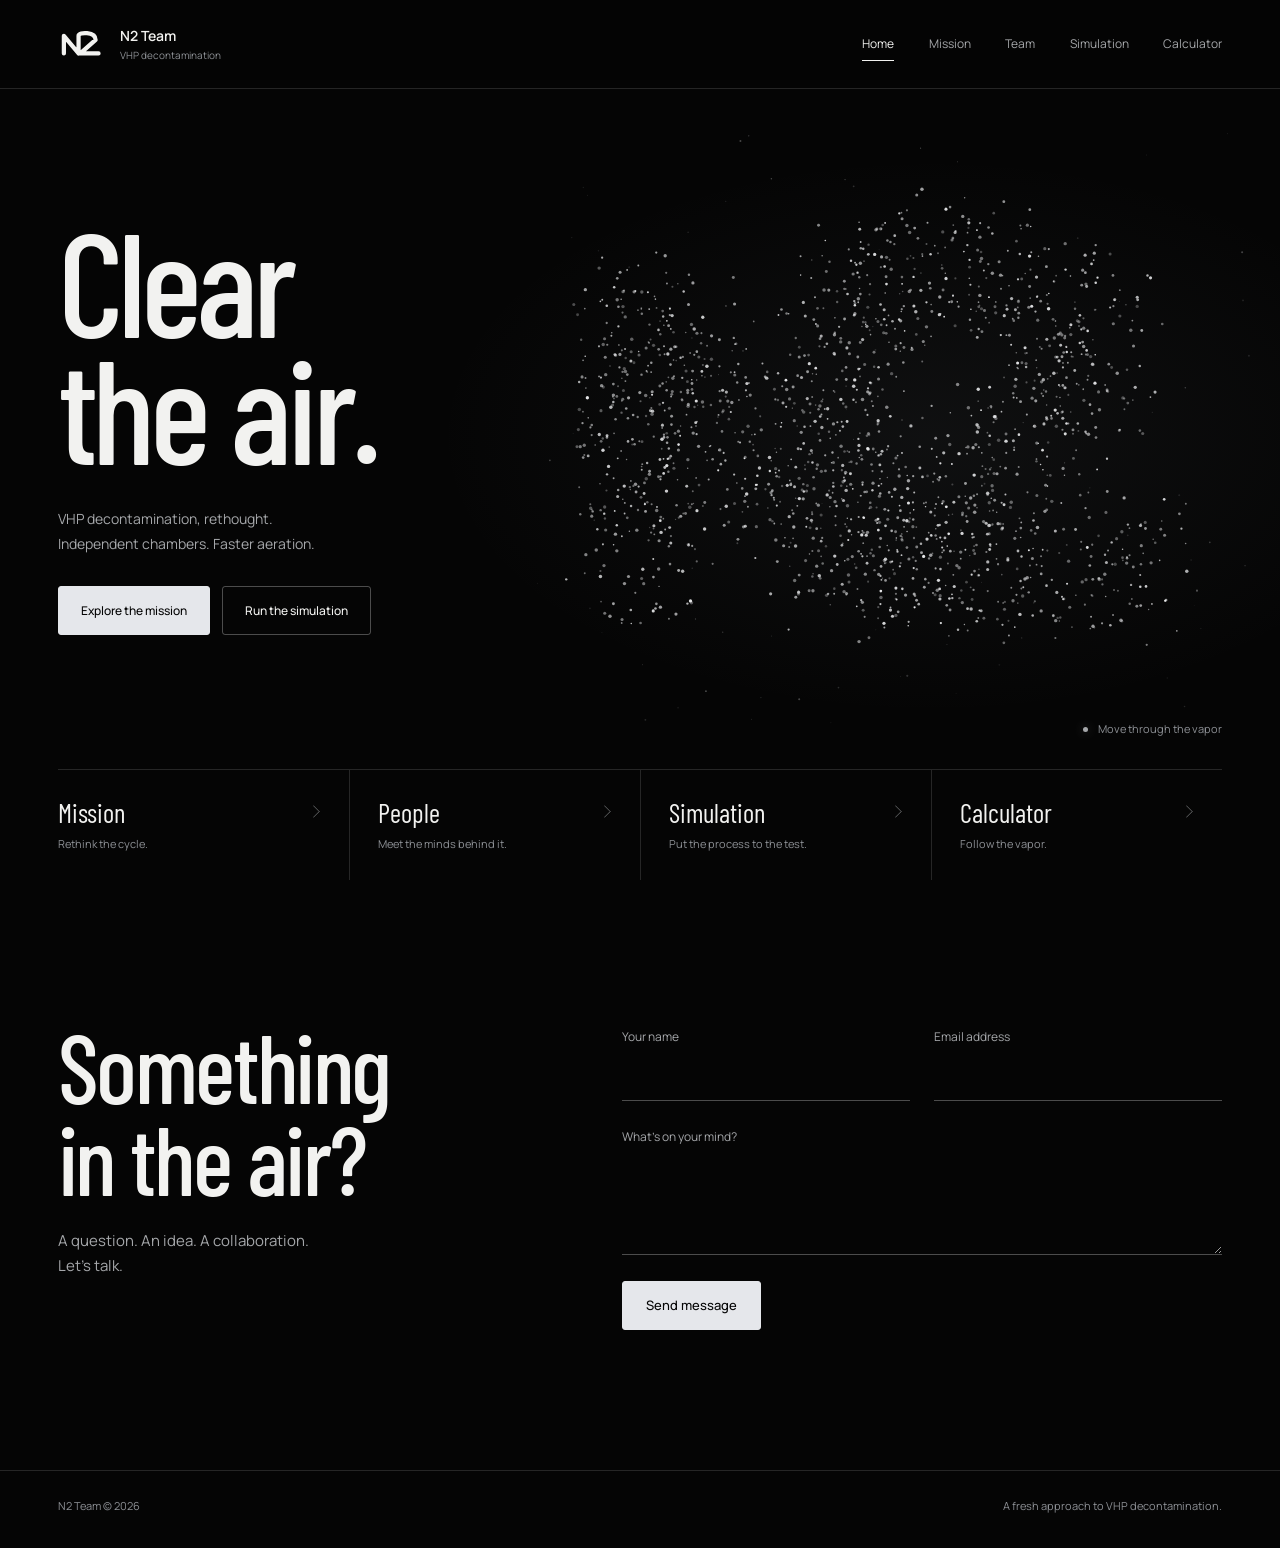
==== commit ccf59a60: "Changed video playback stle" ====
--- a/index.html
+++ b/index.html
@@ -91,7 +91,6 @@
           <button class="btn primary" type="submit" id="cf-submit">Send message</button>
           <p class="contact-status" id="cf-status" role="status" aria-live="polite"></p>
         </div>
-        <p class="small-note">Prefer email? <a class="xref" href="mailto:keil.alex@outlook.com">keil.alex@outlook.com</a></p>
       </form>
     </div>
   </section>
@@ -141,7 +140,7 @@
           form.reset();
           setStatus('Sent. Thanks, we will come back to you.', 'ok');
         } else {
-          setStatus('Could not send. Please try again or email us directly.', 'err');
+          setStatus('Could not send. Please try again.', 'err');
         }
       } catch (err) {
         setStatus('Network error. Please try again.', 'err');
--- a/assets/css/styles.css
+++ b/assets/css/styles.css
@@ -92,6 +92,21 @@
 .sec>p{max-width:60ch}
 .mission-grid{display:grid;grid-template-columns:repeat(2,minmax(0,1fr));gap:clamp(35px,6vw,120px)}
 .mission-grid>.sec{margin-top:0} .mission-grid h2{max-width:20ch} .mission-grid+.sec{margin-top:90px}
+/* A real frame from the experiment; playback stays in the page. */
+.film-preview{position:relative;isolation:isolate;aspect-ratio:848/464;overflow:hidden;margin-top:var(--s-5);border:1px solid var(--border-strong);border-radius:var(--radius);background:var(--panel)}
+.film-preview video{display:block;width:100%;height:100%;object-fit:contain}
+.film-preview.is-ready:not(.is-playing) video{filter:saturate(.5);transition:filter var(--t-med),transform var(--t-slow)}
+.film-play{display:none;position:absolute;inset:0;width:100%;height:100%;padding:0;border:0;background:linear-gradient(transparent 45%,rgba(0,0,0,.82));color:var(--text);align-items:center;justify-content:center}
+.film-preview.is-ready .film-play{display:flex}
+.film-play[hidden]{display:none!important}
+.film-play-icon{display:grid;place-items:center;width:clamp(56px,5.5vw,80px);height:clamp(56px,5.5vw,80px);border:1px solid rgba(255,255,255,.55);border-radius:50%;background:rgba(5,5,5,.7);backdrop-filter:blur(8px);box-shadow:0 0 0 8px rgba(5,5,5,.18);transition:transform var(--t-med),background var(--t-med),color var(--t-med)}
+.film-play-icon svg{width:27px;height:27px}
+.film-play-caption{position:absolute;bottom:18px;left:22px;right:22px;display:flex;justify-content:space-between;align-items:center;gap:16px;font:500 13px/1.5 var(--sans);text-align:left}
+.film-duration{font-size:11px;font-variant-numeric:tabular-nums;color:var(--brand)}
+.film-play:hover .film-play-icon,.film-play:focus-visible .film-play-icon{transform:scale(1.09);background:var(--brand);color:var(--bg)}
+.film-play:focus-visible{outline:2px solid var(--text);outline-offset:-6px}
+.film-preview:has(.film-play:hover) video{transform:scale(1.025)}
+.film-status:empty{display:none}
 .list{list-style:none;padding:0;margin:25px 0 0;max-width:var(--measure)}
 .list li{padding:10px 0 10px 19px;position:relative;color:var(--muted);font-size:14px}
 .list li::before{content:'';position:absolute;width:5px;height:5px;border:1px solid var(--subtle);border-radius:50%;left:0;top:21px}
@@ -102,6 +117,7 @@
 .docref a.ref{font-weight:500;font-size:16px;transition:opacity var(--t-med)} .docref a.ref:hover{opacity:.6}
 .docref td:last-child a.ref{font-size:12px}
 .docref .desc{color:var(--subtle);display:block;margin-top:4px;font-size:12px}
+.research-subheading{margin-top:var(--s-5);margin-bottom:var(--s-3)}
 .roster{margin-top:8px}
 .roster-row{display:grid;grid-template-columns:1.2fr 1fr auto;align-items:center;gap:25px;padding:clamp(28px,4vw,65px) 0;border-bottom:1px solid var(--border)}
 .roster-row .who{font:500 clamp(38px,5vw,88px)/1 var(--display);letter-spacing:-.025em}
@@ -165,6 +181,10 @@
   .contact-intro h2{max-width:none}.contact-intro p{max-width:40ch}
   .roster-row{grid-template-columns:1fr auto;gap:14px}.roster-row .who{grid-column:1/-1}.roster-row .what{font-size:12px}
   .contact-row{gap:18px}
+  html:not(.js) .nav{flex-wrap:wrap;padding-block:15px}
+  html:not(.js) .nav-toggle{display:none}
+  html:not(.js) .nav-links{display:flex;position:static;flex-basis:100%;flex-direction:row;flex-wrap:wrap;padding:0;border:0;gap:0 20px}
+  html:not(.js) .nav-links a{font-size:12px}
 }
 @media(max-width:400px){
   .splash-title{font-size:92px}.splash-copy .btn{padding:12px 15px;font-size:11px}
@@ -175,4 +195,6 @@
   html{scroll-behavior:auto!important}
   *,*::before,*::after{animation-duration:.01ms!important;animation-iteration-count:1!important;transition-duration:.01ms!important}
   .particle-caption,.vapor-canvas{display:none}
-}
+  .hero-mark canvas{display:none!important}
+  .hero-mark svg{opacity:1!important}
+}
